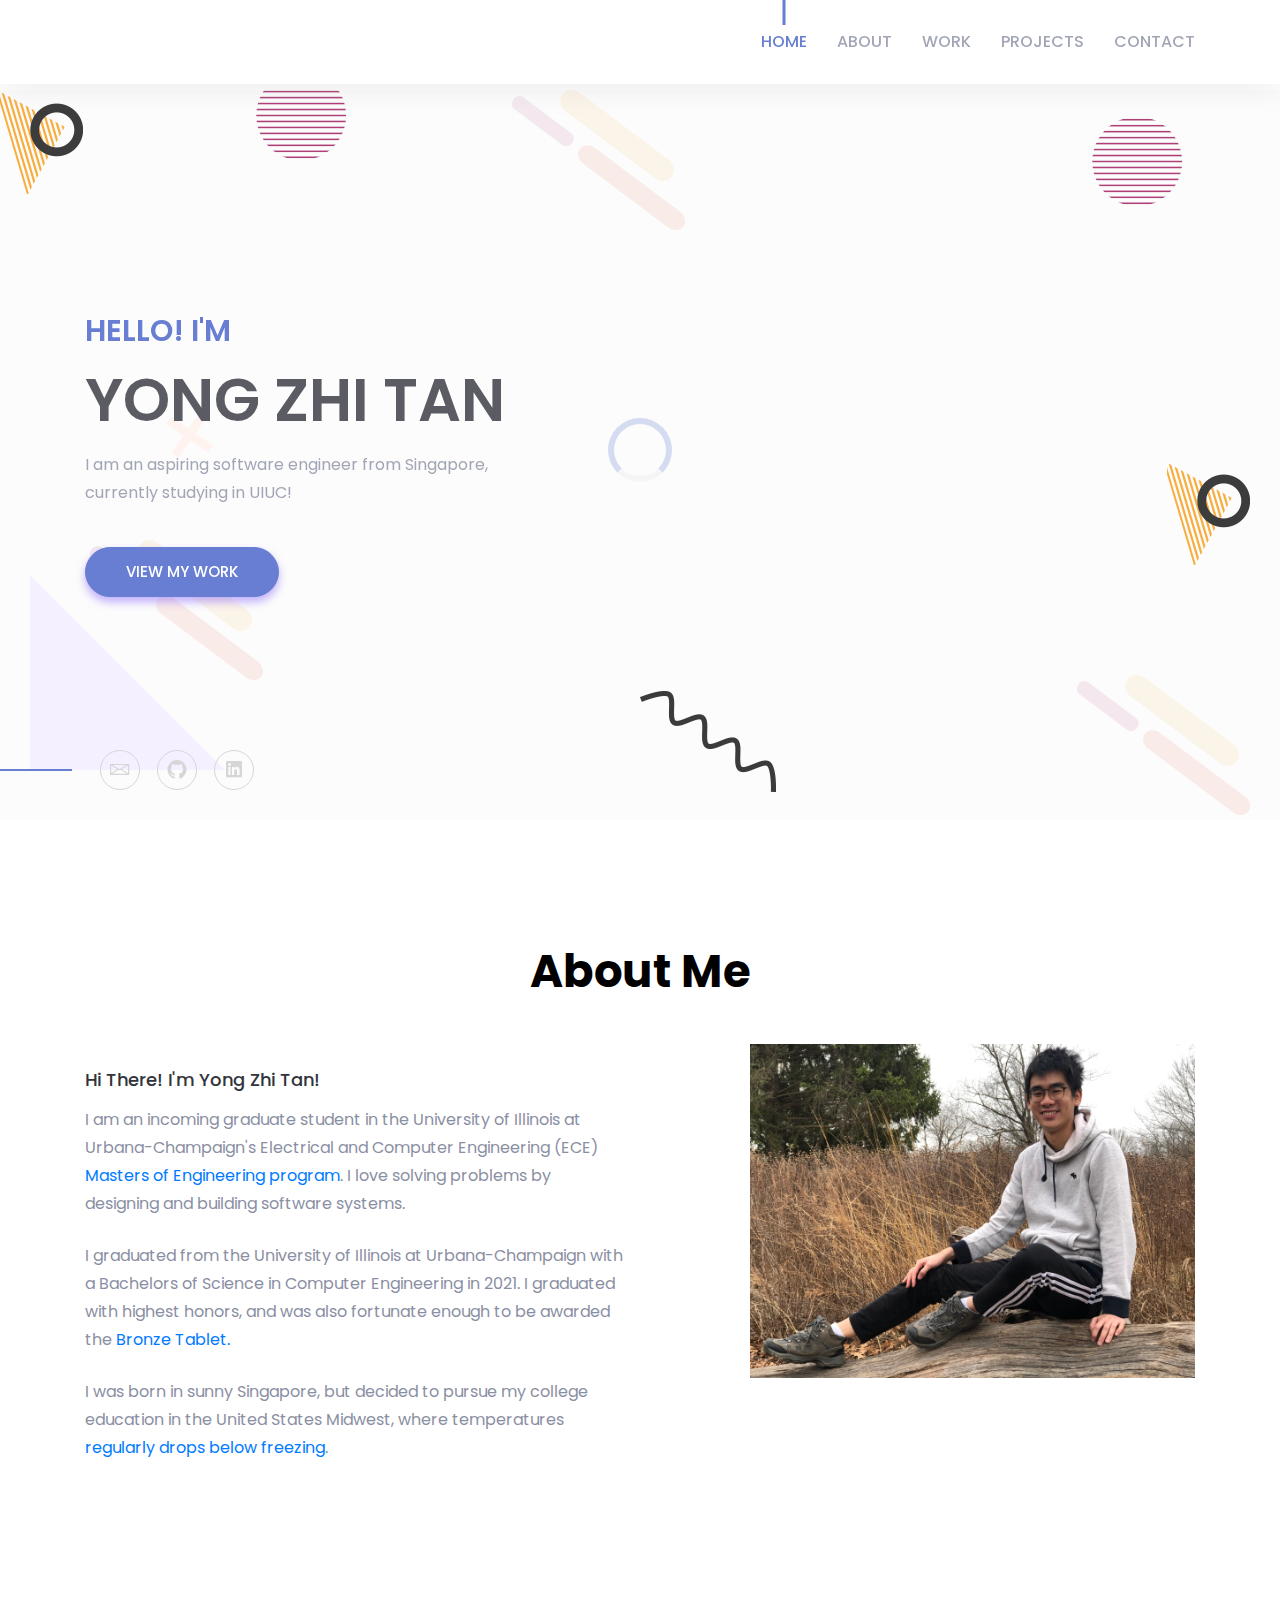
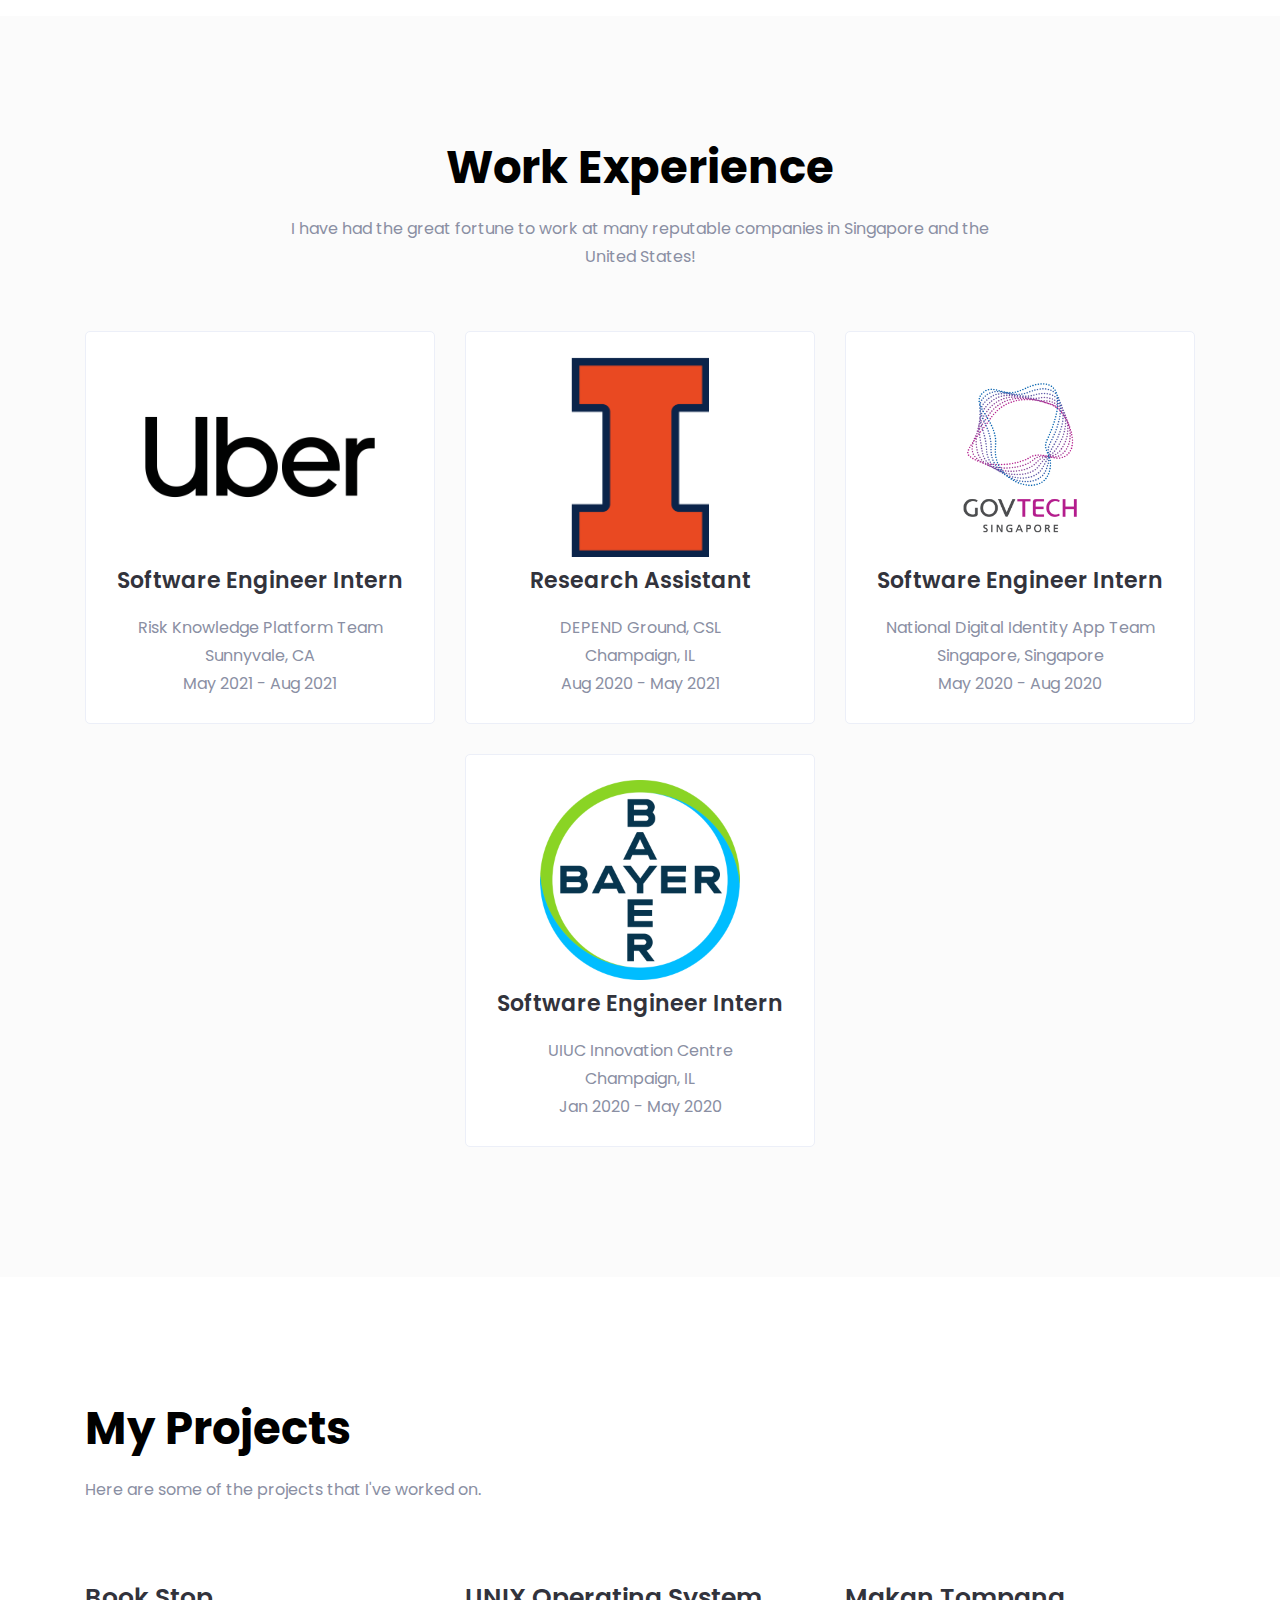
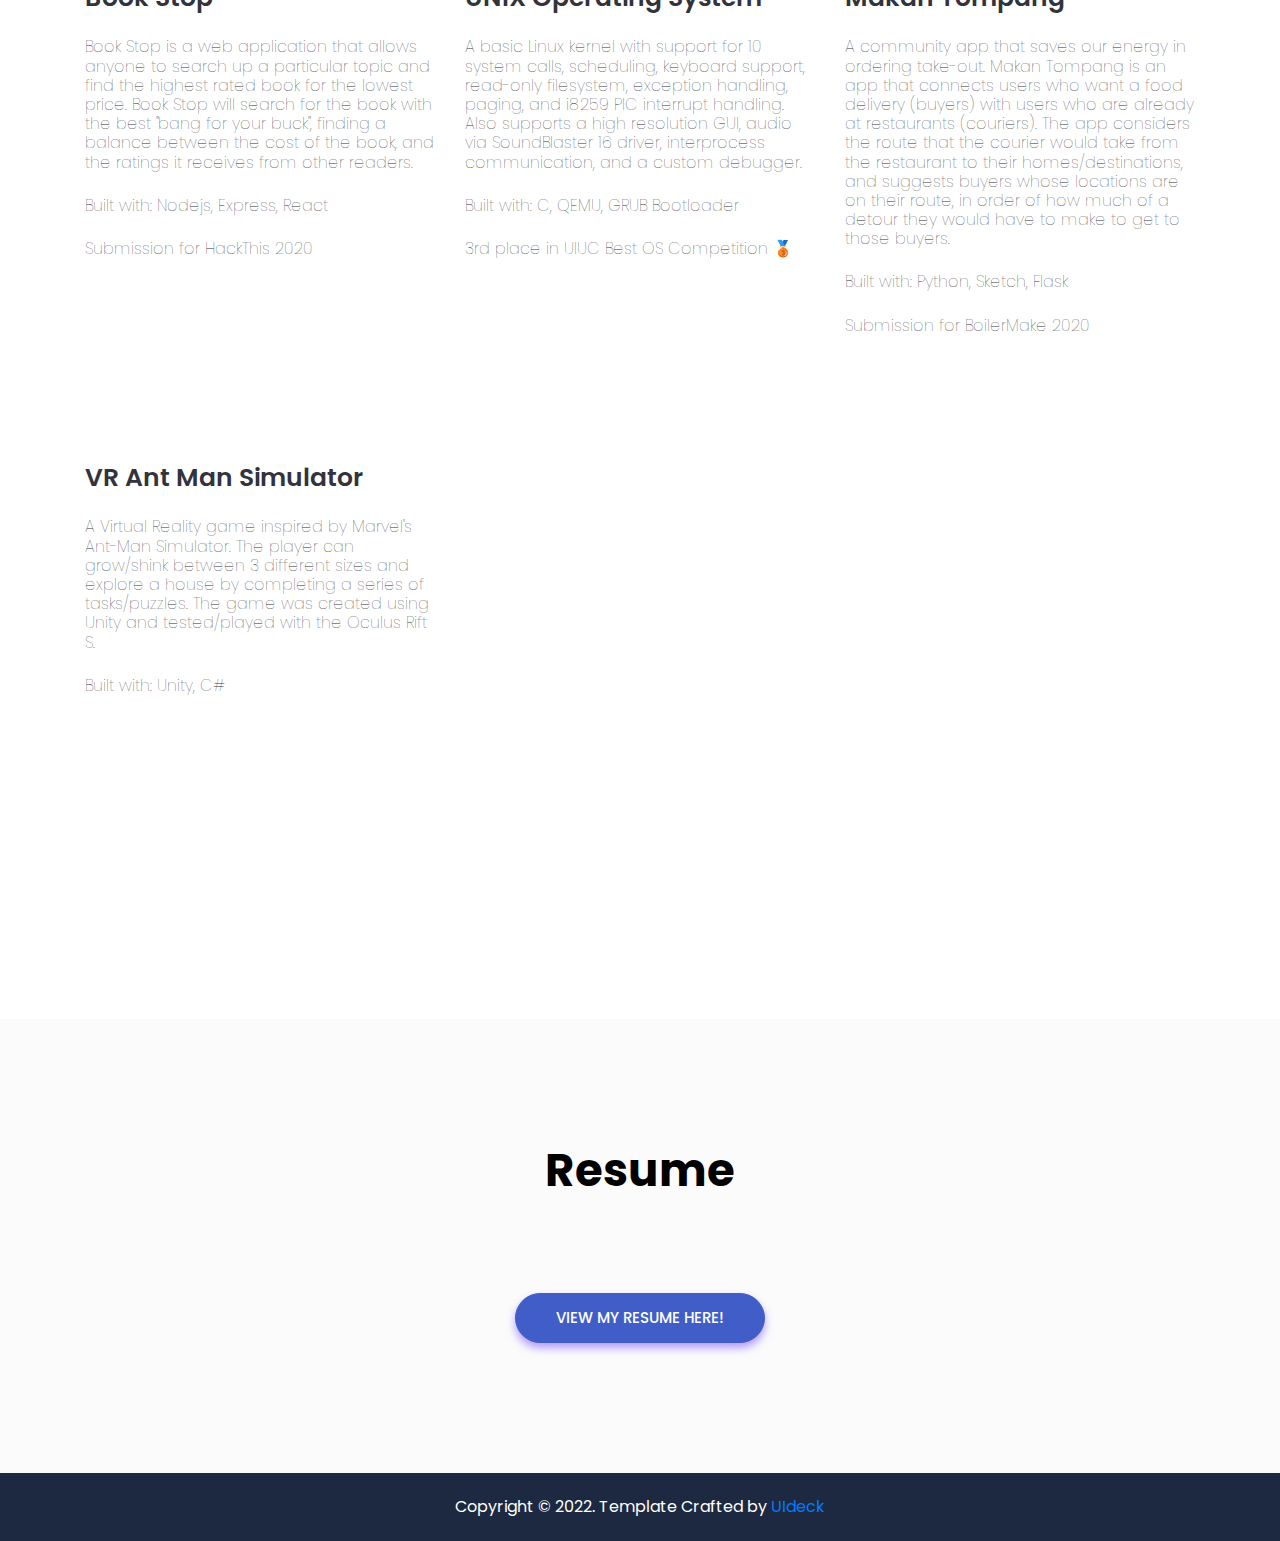
==== index.html @ 5fbc64c0 "Fixed typo in about section" ====
<!doctype html>
<html lang="en">

<head>

    <!--====== Required meta tags ======-->
    <meta charset="utf-8">
    <meta http-equiv="x-ua-compatible" content="ie=edge">
    <meta name="description" content="">
    <meta name="viewport" content="width=device-width, initial-scale=1, shrink-to-fit=no">

    <!--====== Title ======-->
    <title>Yong Zhi</title>

    <!--====== Favicon Icon ======-->
    <link rel="shortcut icon" href="assets/images/favicon.png" type="image/png">

    <!--====== Bootstrap css ======-->
    <link rel="stylesheet" href="assets/css/bootstrap.min.css">

    <!--====== Line Icons css ======-->
    <link rel="stylesheet" href="assets/css/LineIcons.css">

    <!--====== Magnific Popup css ======-->
    <link rel="stylesheet" href="assets/css/magnific-popup.css">

    <!--====== Default css ======-->
    <link rel="stylesheet" href="assets/css/default.css">

    <!--====== Style css ======-->
    <link rel="stylesheet" href="assets/css/style.css">


</head>

<body>

    <!--====== PRELOADER PART START ======-->

    <div class="preloader">
        <div class="loader_34">
            <div class="ytp-spinner">
                <div class="ytp-spinner-container">
                    <div class="ytp-spinner-rotator">
                        <div class="ytp-spinner-left">
                            <div class="ytp-spinner-circle"></div>
                        </div>
                        <div class="ytp-spinner-right">
                            <div class="ytp-spinner-circle"></div>
                        </div>
                    </div>
                </div>
            </div>
        </div>
    </div>

    <!--====== PRELOADER ENDS START ======-->

    <!--====== HEADER PART START ======-->

    <header id="home" class="header-area">
        <div class="navigation fixed-top">
            <div class="container">
                <div class="row">
                    <div class="col-lg-12">
                        <nav class="navbar navbar-expand-lg">
                            <button class="navbar-toggler" type="button" data-toggle="collapse" data-target="#navbarSupportedContent" aria-controls="navbarSupportedContent" aria-expanded="false" aria-label="Toggle navigation">
                                <span class="toggler-icon"></span>
                                <span class="toggler-icon"></span>
                                <span class="toggler-icon"></span>
                            </button>

                            <div class="collapse navbar-collapse" id="navbarSupportedContent">
                                <ul class="navbar-nav ml-auto">
                                    <li class="nav-item active"><a class="page-scroll" href="#home">Home</a></li>
                                    <li class="nav-item"><a class="page-scroll" href="#about">About</a></li>
                                    <li class="nav-item"><a class="page-scroll" href="#service">Work</a></li>
                                    <li class="nav-item"><a class="page-scroll" href="#work">Projects</a></li>
                                    <li class="nav-item"><a class="page-scroll" href="#contact">Contact</a></li>
                                </ul>
                            </div> <!-- navbar collapse -->
                        </nav> <!-- navbar -->
                    </div>
                </div> <!-- row -->
            </div> <!-- container -->
        </div> <!-- navigation -->

        <div id="parallax" class="header-content d-flex align-items-center">
            <div class="header-shape shape-one layer" data-depth="0.10">
                <img src="assets/images/banner/shape/shape-1.png" alt="Shape">
            </div> <!-- header shape -->
            <div class="header-shape shape-tow layer" data-depth="0.30">
                <img src="assets/images/banner/shape/shape-2.png" alt="Shape">
            </div> <!-- header shape -->
            <div class="header-shape shape-three layer" data-depth="0.40">
                <img src="assets/images/banner/shape/shape-3.png" alt="Shape">
            </div> <!-- header shape -->
            <div class="header-shape shape-fore layer" data-depth="0.60">
                <img src="assets/images/banner/shape/shape-2.png" alt="Shape">
            </div> <!-- header shape -->
            <div class="header-shape shape-five layer" data-depth="0.20">
                <img src="assets/images/banner/shape/shape-1.png" alt="Shape">
            </div> <!-- header shape -->
            <div class="header-shape shape-six layer" data-depth="0.15">
                <img src="assets/images/banner/shape/shape-4.png" alt="Shape">
            </div> <!-- header shape -->
            <div class="header-shape shape-seven layer" data-depth="0.50">
                <img src="assets/images/banner/shape/shape-5.png" alt="Shape">
            </div> <!-- header shape -->
            <div class="header-shape shape-eight layer" data-depth="0.40">
                <img src="assets/images/banner/shape/shape-3.png" alt="Shape">
            </div> <!-- header shape -->
            <div class="header-shape shape-nine layer" data-depth="0.20">
                <img src="assets/images/banner/shape/shape-6.png" alt="Shape">
            </div> <!-- header shape -->
            <div class="header-shape shape-ten layer" data-depth="0.30">
                <img src="assets/images/banner/shape/shape-3.png" alt="Shape">
            </div> <!-- header shape -->
            <div class="container">
                <div class="row align-items-center">
                    <div class="col-xl-5 col-lg-6">
                        <div class="header-content-right">
                            <h4 class="sub-title">Hello! I'm</h4>
                            <h1 class="title">Yong Zhi Tan</h1>
                            <p>I am an aspiring software engineer from Singapore, currently studying in UIUC!</p>
                            <a class="main-btn" href="#work">View my Work</a>
                        </div> <!-- header content right -->
                    </div>
                </div> <!-- row -->
            </div> <!-- container -->
            <div class="header-social">
                <div class="container">
                    <div class="row">
                        <div class="col-lg-12">
                            <div class="header-social-icon">
                                <ul>
                                    <li><a href="mailto:tanyongzhi98@gmail.com"><i class="lni-envelope"></i></a></li>
                                    <li><a target="_blank" href="https://github.com/tanyongzhi"><i class="lni-github-original"></i></a></li>
                                    <li><a target="_blank" href="https://www.linkedin.com/in/tanyongzhi/"><i class="lni-linkedin-original"></i></a></li>
                                </ul>
                            </div> <!-- header social -->
                        </div>
                    </div> <!-- row -->
                </div> <!-- container -->
            </div> <!-- header social -->
        </div> <!-- header content -->
    </header>

    <!--====== HEADER PART ENDS ======-->

    <!--====== ABOUT PART START ======-->

    <section id="about" class="about-area pt-125 pb-130">
        <div class="container">
            <div class="row justify-content-center">
                <div class="col-lg-8">
                    <div class="section-title text-center">
                        <h2 class="title">About Me</h2>
                    </div> <!-- section title -->
                </div>
            </div> <!-- row -->
            <div class="row">
                <div class="col-lg-6">
                    <div class="about-content mt-50">
                        <h5 class="about-title">Hi There! I'm Yong Zhi Tan!</h5>
                        <p>I am an incoming graduate student in the University of Illinois at Urbana-Champaign's Electrical and Computer Engineering (ECE) <a href="https://ece.illinois.edu/academics/grad">Masters of Engineering program</a>. I love solving problems by designing and building software systems.</p>
                        <br>
                        <p>I graduated from the University of Illinois at Urbana-Champaign with a Bachelors of Science in Computer Engineering in 2021. I graduated with highest honors, and was also fortunate enough to be awarded the <a href="https://digital.library.illinois.edu/collections/81101fb0-e3fb-012f-c5b6-0019b9e633c5-5">Bronze Tablet.</a></p>
                        <br>
                        <p>I was born in sunny Singapore, but decided to pursue my college education in the United States Midwest, where temperatures <a href="https://www.nbcchicago.com/weather/chicago-weather-freeze-warning-overnight-thunderstorms-possible-wednesday/2491538/">regularly</a> <a href="https://www.popularmechanics.com/science/a35405652/chicago-lighting-railroads-on-fire-switch-heaters-winter/">drops</a> <a href="https://wgntv.com/news/when-its-this-cold-chicago-sets-its-train-tracks-on-fire/">below</a> <a href="https://chicago.cbslocal.com/2021/04/20/chicago-weather-rain-and-snow-showers-to-continue/">freezing</a>.</p>
                        <br>
                   </div> <!-- about content -->
                </div>
                <div class="col-xl-5 offset-xl-1 col-lg-6">
                    <div class="about-skills pt-25">
                        <img src="assets/images/personal/me.png">
                    </div> 
                </div>
            </div> <!-- row -->
        </div> <!-- container -->
    </section>

    <!--====== ABOUT PART ENDS ======-->

    <!--====== SERVICES PART START ======-->

    <section id="service" class="services-area gray-bg pt-125 pb-130">
        <div class="container">
            <div class="row justify-content-center">
                <div class="col-lg-8">
                    <div class="section-title text-center pb-30">
                        <h2 class="title">Work Experience</h2>
                        <p>I have had the great fortune to work at many reputable companies in Singapore and the United States!</p>
                    </div> <!-- section title -->
                </div>
            </div> <!-- row -->
            <div class="row justify-content-center">
                <div class="col-lg-4 col-md-6 col-sm-8">
                    <div class="single-service text-center mt-30">
                        <div class="service-icon">
                            <img src="assets/images/work/uber.png" width="1000" height="200">
                        </div>
                        <div class="service-content">
                            <h4 class="service-title"><a target="_blank" href="https://www.uber.com/">Software Engineer Intern</a></h4>
                            <p>Risk Knowledge Platform Team</p>
                            <p>Sunnyvale, CA</p>
                            <p>May 2021 - Aug 2021</p>
                        </div>
                    </div> <!-- single service -->
                </div>
                <div class="col-lg-4 col-md-6 col-sm-8">
                    <div class="single-service text-center mt-30">
                        <div class="service-icon">
                            <img src="assets/images/work/uiuc.png" height="200">
                        </div>
                        <div class="service-content">
                            <h4 class="service-title"><a target="_blank" href="https://depend.csl.illinois.edu/">Research Assistant</a></h4>
                            <p>DEPEND Ground, CSL</p>
                            <p>Champaign, IL</p>
                            <p>Aug 2020 - May 2021</p>
                        </div>
                    </div> <!-- single service -->
                </div>
                <div class="col-lg-4 col-md-6 col-sm-8">
                    <div class="single-service text-center mt-30">
                        <div class="service-icon">
                            <img src="assets/images/work/govtech.png" height="200">
                        </div>
                        <div class="service-content">
                            <h4 class="service-title"><a target="_blank" href="https://www.tech.gov.sg//">Software Engineer Intern</a></h4>
                            <p>National Digital Identity App Team</p>
                            <p>Singapore, Singapore</p>
                            <p>May 2020 - Aug 2020</p>
                        </div>
                    </div> <!-- single service -->
                </div>
                <div class="col-lg-4 col-md-6 col-sm-8">
                    <div class="single-service text-center mt-30">
                        <div class="service-icon">
                            <img src="assets/images/work/bayer.png" height="200">
                        </div>
                        <div class="service-content">
                            <h4 class="service-title"><a target="_blank" href="https://www.bayer.com/en/">Software Engineer Intern</a></h4>
                            <p>UIUC Innovation Centre</p>
                            <p>Champaign, IL</p>
                            <p>Jan 2020 - May 2020</p>
                        </div>
                    </div> <!-- single service -->
                </div>
               </div>
           </div> <!-- row -->
        </div> <!-- container -->
    </section>

    <!--====== SERVICES PART ENDS ======-->

    <!--====== WORK PART START ======-->

    <section id="work" class="work-area pt-125 pb-130">
        <div class="container">
            <div class="row">
                <div class="col-lg-8">
                    <div class="section-title pb-25">
                        <h2 class="title">My Projects</h2>
                        <p>Here are some of the projects that I've worked on.</p>
                    </div> <!-- section title -->
                </div>
            </div> <!-- row -->
            <div class="row">
                <div class="col-lg-4 col-md-6 col-sm-6">
                    <div class="single-work text-center mt-30">
                        <div class="work-image">
                            <br>
                            <p>
                            <h5 >Book Stop</h5>
                            <br>
                            <h6>Book Stop is a web application that allows anyone to search up a particular topic and find the highest rated book for the lowest price. Book Stop will search for the book with the best "bang for your buck", finding a balance between the cost of the book, and the ratings it receives from other readers.
                            </h6>
                            <br>
                            <h6>Built with: Nodejs, Express, React</h6>
                            <br>
                            <h6>Submission for HackThis 2020</h6>
                            </p>
                        </div>
                        <div class="work-overlay">
                            <div class="work-content">
                                <ul>
                                    <li><a target="_blank" href="https://github.com/tanyongzhi/hackthis"><i class="lni-github-original"></i></a></li>
                                </ul>
                            </div>
                        </div>
                    </div> <!-- single work -->
                </div>
                <div class="col-lg-4 col-md-6 col-sm-6">
                    <div class="single-work text-center mt-30">
                        <div class="work-image">
                            <br>
                            <p>
                            <h5 >UNIX Operating System</h5>
                            <br>
                            <h6>
                            A basic Linux kernel with support for 10 system calls, scheduling, keyboard support, read-only filesystem, exception handling, paging, and i8259 PIC interrupt handling. Also supports a high resolution GUI, audio via SoundBlaster 16 driver, interprocess communication, and a custom debugger.
                            </h6>
                            <br>
                            <h6>Built with: C, QEMU, GRUB Bootloader</h6>
                            <br>
                            <h6>3rd place in UIUC Best OS Competition 🥉</h6>
                            </p>
                        </div>
                        <div class="work-overlay">
                            <div class="work-content">
                                <ul>
                                    <li><a target="_blank" href="https://github.com/tanyongzhi/Makan-Tompang"><i class="lni-github-original"></i></a></li>
                                </ul>
                            </div>
                        </div>
                    </div> <!-- single work -->
                </div>
                <div class="col-lg-4 col-md-6 col-sm-6">
                    <div class="single-work text-center mt-30">
                        <div class="work-image">
                            <br>
                            <p>
                            <h5 >Makan Tompang</h5>
                            <br>
                            <h6>
                            A community app that saves our energy in ordering take-out. Makan Tompang is an app that connects users who want a food delivery (buyers) with users who are already at restaurants (couriers). The app considers the route that the courier would take from the restaurant to their homes/destinations, and suggests buyers whose locations are on their route, in order of how much of a detour they would have to make to get to those buyers.
                            </h6>
                            <br>
                            <h6>Built with: Python, Sketch, Flask</h6>
                            <br>
                            <h6>Submission for BoilerMake 2020</h6>
                            </p>
                        </div>
                        <div class="work-overlay">
                            <div class="work-content">
                                <ul>
                                    <li><a target="_blank" href="https://github.com/tanyongzhi/Makan-Tompang"><i class="lni-github-original"></i></a></li>
                                </ul>
                            </div>
                        </div>
                    </div> <!-- single work -->
                </div>
                <div class="col-lg-4 col-md-6 col-sm-6">
                    <div class="single-work text-center mt-30">
                        <div class="work-image">
                            <br>
                            <p>
                            <h5>VR Ant Man Simulator</h5>
                            <br>
                            <h6>
                            A Virtual Reality game inspired by Marvel's Ant-Man Simulator. The player can grow/shink between 3 different sizes and explore a house by completing a series of tasks/puzzles. The game was created using Unity and tested/played with the Oculus Rift S. 
                            </h6>
                            <br>
                            <h6>Built with: Unity, C#</h6>
                            </p>
                        </div>
                        <div class="work-overlay">
                            <div class="work-content">
                                <ul>
                                    <li><a target="_blank" href="https://www.youtube.com/watch?v=KiV1Nv9CBXY"><i class="lni-youtube"></i></a></li>
                                </ul>
                            </div>
                        </div>
                    </div> <!-- single work -->
                </div>

            </div> <!-- row -->
       </div> <!-- container -->
    </section>

    <!--====== WORK PART ENDS ======-->

    <!--====== CONTACT PART START ======-->

    <section id="contact" class="contact-area pt-125 pb-130 gray-bg">
        <div class="container">
            <div class="row justify-content-center">
                <div class="col-lg-8">
                    <div class="section-title text-center pb-25">
                        <h2 class="title">Resume</h2>
                        <p></p>
                    </div> <!-- section title -->
                </div>
            </div> <!-- row -->
            <div class="row">
                <div class="col-lg-12">
                    <div class="work-more text-center mt-50">
                        <a class="main-btn" href="assets/pdf/Resume.pdf" target="_blank">View my resume here!</a>
                    </div> <!-- work more -->
                </div>
            </div> <!-- row -->
               </div>
            </div> <!-- row -->
        </div> <!-- container -->
    </section>

    <!--====== CONTACT PART ENDS ======-->

    <!--====== FOOTER PART START ======-->

    <footer id="footer" class="footer-area">
        <div class="footer-copyright pb-20">
            <div class="container">
                <div class="row">
                    <div class="col-lg-12">
                        <div class="copyright-text text-center pt-20">
                            <p>Copyright © 2022. Template Crafted by <a href="https://uideck.com" rel="nofollow">UIdeck</a></p>
                        </div> <!-- copyright text -->
                    </div>
                </div> <!-- row -->
            </div> <!-- container -->
        </div> <!-- footer widget -->
    </footer>

    <!--====== FOOTER PART ENDS ======-->

    <!--====== BACK TOP TOP PART START ======-->

    <a href="#" class="back-to-top"><i class="lni-chevron-up"></i></a>

    <!--====== BACK TOP TOP PART ENDS ======-->


    <!--====== jquery js ======-->
    <script src="assets/js/vendor/modernizr-3.6.0.min.js"></script>
    <script src="assets/js/vendor/jquery-1.12.4.min.js"></script>

    <!--====== Bootstrap js ======-->
    <script src="assets/js/bootstrap.min.js"></script>
    <script src="assets/js/popper.min.js"></script>

    <!--====== Magnific Popup js ======-->
    <script src="assets/js/jquery.magnific-popup.min.js"></script>

    <!--====== Parallax js ======-->
    <script src="assets/js/parallax.min.js"></script>

    <!--====== Counter Up js ======-->
    <script src="assets/js/waypoints.min.js"></script>
    <script src="assets/js/jquery.counterup.min.js"></script>


    <!--====== Appear js ======-->
    <script src="assets/js/jquery.appear.min.js"></script>

    <!--====== Scrolling js ======-->
    <script src="assets/js/scrolling-nav.js"></script>
    <script src="assets/js/jquery.easing.min.js"></script>


    <!--====== Main js ======-->
    <script src="assets/js/main.js"></script>

</body>

</html>
---- assets/css/default.css ----
/* Deafult Margin & Padding */
/*-- Margin Top --*/
.mt-5 {
	margin-top: 5px;
}
.mt-10 {
	margin-top: 10px;
}
.mt-15 {
	margin-top: 15px;
}
.mt-20 {
	margin-top: 20px;
}
.mt-25 {
	margin-top: 25px;
}
.mt-30 {
	margin-top: 30px;
}
.mt-35 {
	margin-top: 35px;
}
.mt-40 {
	margin-top: 40px;
}
.mt-45 {
	margin-top: 45px;
}
.mt-50 {
	margin-top: 50px;
}
.mt-55 {
	margin-top: 55px;
}
.mt-60 {
	margin-top: 60px;
}
.mt-65 {
	margin-top: 65px;
}
.mt-70 {
	margin-top: 70px;
}
.mt-75 {
	margin-top: 75px;
}
.mt-80 {
	margin-top: 80px;
}
.mt-85 {
	margin-top: 85px;
}
.mt-90 {
	margin-top: 90px;
}
.mt-95 {
	margin-top: 95px;
}
.mt-100 {
	margin-top: 100px;
}
.mt-105 {
	margin-top: 105px;
}
.mt-110 {
	margin-top: 110px;
}
.mt-115 {
	margin-top: 115px;
}
.mt-120 {
	margin-top: 120px;
}
.mt-125 {
	margin-top: 125px;
}
.mt-130 {
	margin-top: 130px;
}
.mt-135 {
	margin-top: 135px;
}
.mt-140 {
	margin-top: 140px;
}
.mt-145 {
	margin-top: 145px;
}
.mt-150 {
	margin-top: 150px;
}
.mt-155 {
	margin-top: 155px;
}
.mt-160 {
	margin-top: 160px;
}
.mt-165 {
	margin-top: 165px;
}
.mt-170 {
	margin-top: 170px;
}
.mt-175 {
	margin-top: 175px;
}
.mt-180 {
	margin-top: 180px;
}
.mt-185 {
	margin-top: 185px;
}
.mt-190 {
	margin-top: 190px;
}
.mt-195 {
	margin-top: 195px;
}
.mt-200 {
	margin-top: 200px;
}
/*-- Margin Bottom --*/

.mb-5 {
	margin-bottom: 5px;
}
.mb-10 {
	margin-bottom: 10px;
}
.mb-15 {
	margin-bottom: 15px;
}
.mb-20 {
	margin-bottom: 20px;
}
.mb-25 {
	margin-bottom: 25px;
}
.mb-30 {
	margin-bottom: 30px;
}
.mb-35 {
	margin-bottom: 35px;
}
.mb-40 {
	margin-bottom: 40px;
}
.mb-45 {
	margin-bottom: 45px;
}
.mb-50 {
	margin-bottom: 50px;
}
.mb-55 {
	margin-bottom: 55px;
}
.mb-60 {
	margin-bottom: 60px;
}
.mb-65 {
	margin-bottom: 65px;
}
.mb-70 {
	margin-bottom: 70px;
}
.mb-75 {
	margin-bottom: 75px;
}
.mb-80 {
	margin-bottom: 80px;
}
.mb-85 {
	margin-bottom: 85px;
}
.mb-90 {
	margin-bottom: 90px;
}
.mb-95 {
	margin-bottom: 95px;
}
.mb-100 {
	margin-bottom: 100px;
}
.mb-105 {
	margin-bottom: 105px;
}
.mb-110 {
	margin-bottom: 110px;
}
.mb-115 {
	margin-bottom: 115px;
}
.mb-120 {
	margin-bottom: 120px;
}
.mb-125 {
	margin-bottom: 125px;
}
.mb-130 {
	margin-bottom: 130px;
}
.mb-135 {
	margin-bottom: 135px;
}
.mb-140 {
	margin-bottom: 140px;
}
.mb-145 {
	margin-bottom: 145px;
}
.mb-150 {
	margin-bottom: 150px;
}
.mb-155 {
	margin-bottom: 155px;
}
.mb-160 {
	margin-bottom: 160px;
}
.mb-165 {
	margin-bottom: 165px;
}
.mb-170 {
	margin-bottom: 170px;
}
.mb-175 {
	margin-bottom: 175px;
}
.mb-180 {
	margin-bottom: 180px;
}
.mb-185 {
	margin-bottom: 185px;
}
.mb-190 {
	margin-bottom: 190px;
}
.mb-195 {
	margin-bottom: 195px;
}
.mb-200 {
	margin-bottom: 200px;
}
/*-- margin left --*/
.ml-5 {
	margin-left: 5px;
}
.ml-10 {
	margin-left: 10px;
}
.ml-15 {
	margin-left: 15px;
}
.ml-20 {
	margin-left: 20px;
}
.ml-25 {
	margin-left: 25px;
}
.ml-30 {
	margin-left: 30px;
}
.ml-35 {
	margin-left: 35px;
}
.ml-40 {
	margin-left: 40px;
}
.ml-45 {
	margin-left: 45px;
}
.ml-50 {
	margin-left: 50px;
}
.ml-55 {
	margin-left: 55px;
}
.ml-60 {
	margin-left: 60px;
}
.ml-65 {
	margin-left: 65px;
}
.ml-70 {
	margin-left: 70px;
}
.ml-75 {
	margin-left: 75px;
}
.ml-80 {
	margin-left: 80px;
}
.ml-85 {
	margin-left: 85px;
}
.ml-90 {
	margin-left: 90px;
}
.ml-95 {
	margin-left: 95px;
}
.ml-100 {
	margin-left: 100px;
}
.ml-105 {
	margin-left: 105px;
}
.ml-110 {
	margin-left: 110px;
}
.ml-115 {
	margin-left: 115px;
}
.ml-120 {
	margin-left: 120px;
}
.ml-125 {
	margin-left: 125px;
}
.ml-130 {
	margin-left: 130px;
}
.ml-135 {
	margin-left: 135px;
}
.ml-140 {
	margin-left: 140px;
}
.ml-145 {
	margin-left: 145px;
}
.ml-150 {
	margin-left: 150px;
}
.ml-155 {
	margin-left: 155px;
}
.ml-160 {
	margin-left: 160px;
}
.ml-165 {
	margin-left: 165px;
}
.ml-170 {
	margin-left: 170px;
}
.ml-175 {
	margin-left: 175px;
}
.ml-180 {
	margin-left: 180px;
}
.ml-185 {
	margin-left: 185px;
}
.ml-190 {
	margin-left: 190px;
}
.ml-195 {
	margin-left: 195px;
}
.ml-200 {
	margin-left: 200px;
}
/*-- margin right --*/
.mr-5 {
	margin-right: 5px;
}
.mr-10 {
	margin-right: 10px;
}
.mr-15 {
	margin-right: 15px;
}
.mr-20 {
	margin-right: 20px;
}
.mr-25 {
	margin-right: 25px;
}
.mr-30 {
	margin-right: 30px;
}
.mr-35 {
	margin-right: 35px;
}
.mr-40 {
	margin-right: 40px;
}
.mr-45 {
	margin-right: 45px;
}
.mr-50 {
	margin-right: 50px;
}
.mr-55 {
	margin-right: 55px;
}
.mr-60 {
	margin-right: 60px;
}
.mr-65 {
	margin-right: 65px;
}
.mr-70 {
	margin-right: 70px;
}
.mr-75 {
	margin-right: 75px;
}
.mr-80 {
	margin-right: 80px;
}
.mr-85 {
	margin-right: 85px;
}
.mr-90 {
	margin-right: 90px;
}
.mr-95 {
	margin-right: 95px;
}
.mr-100 {
	margin-right: 100px;
}
.mr-105 {
	margin-right: 105px;
}
.mr-110 {
	margin-right: 110px;
}
.mr-115 {
	margin-right: 115px;
}
.mr-120 {
	margin-right: 120px;
}
.mr-125 {
	margin-right: 125px;
}
.mr-130 {
	margin-right: 130px;
}
.mr-135 {
	margin-right: 135px;
}
.mr-140 {
	margin-right: 140px;
}
.mr-145 {
	margin-right: 145px;
}
.mr-150 {
	margin-right: 150px;
}
.mr-155 {
	margin-right: 155px;
}
.mr-160 {
	margin-right: 160px;
}
.mr-165 {
	margin-right: 165px;
}
.mr-170 {
	margin-right: 170px;
}
.mr-175 {
	margin-right: 175px;
}
.mr-180 {
	margin-right: 180px;
}
.mr-185 {
	margin-right: 185px;
}
.mr-190 {
	margin-right: 190px;
}
.mr-195 {
	margin-right: 195px;
}
.mr-200 {
	margin-right: 200px;
}


/*-- Padding Top --*/

.pt-5 {
	padding-top: 5px;
}
.pt-10 {
	padding-top: 10px;
}
.pt-15 {
	padding-top: 15px;
}
.pt-20 {
	padding-top: 20px;
}
.pt-25 {
	padding-top: 25px;
}
.pt-30 {
	padding-top: 30px;
}
.pt-35 {
	padding-top: 35px;
}
.pt-40 {
	padding-top: 40px;
}
.pt-45 {
	padding-top: 45px;
}
.pt-50 {
	padding-top: 50px;
}
.pt-55 {
	padding-top: 55px;
}
.pt-60 {
	padding-top: 60px;
}
.pt-65 {
	padding-top: 65px;
}
.pt-70 {
	padding-top: 70px;
}
.pt-75 {
	padding-top: 75px;
}
.pt-80 {
	padding-top: 80px;
}
.pt-85 {
	padding-top: 85px;
}
.pt-90 {
	padding-top: 90px;
}
.pt-95 {
	padding-top: 95px;
}
.pt-100 {
	padding-top: 100px;
}
.pt-105 {
	padding-top: 105px;
}
.pt-110 {
	padding-top: 110px;
}
.pt-115 {
	padding-top: 115px;
}
.pt-120 {
	padding-top: 120px;
}
.pt-125 {
	padding-top: 125px;
}
.pt-130 {
	padding-top: 130px;
}
.pt-135 {
	padding-top: 135px;
}
.pt-140 {
	padding-top: 140px;
}
.pt-145 {
	padding-top: 145px;
}
.pt-150 {
	padding-top: 150px;
}
.pt-155 {
	padding-top: 155px;
}
.pt-160 {
	padding-top: 160px;
}
.pt-165 {
	padding-top: 165px;
}
.pt-170 {
	padding-top: 170px;
}
.pt-175 {
	padding-top: 175px;
}
.pt-180 {
	padding-top: 180px;
}
.pt-185 {
	padding-top: 185px;
}
.pt-190 {
	padding-top: 190px;
}
.pt-195 {
	padding-top: 195px;
}
.pt-200 {
	padding-top: 200px;
}
/*-- Padding Bottom --*/

.pb-5 {
	padding-bottom: 5px;
}
.pb-10 {
	padding-bottom: 10px;
}
.pb-15 {
	padding-bottom: 15px;
}
.pb-20 {
	padding-bottom: 20px;
}
.pb-25 {
	padding-bottom: 25px;
}
.pb-30 {
	padding-bottom: 30px;
}
.pb-35 {
	padding-bottom: 35px;
}
.pb-40 {
	padding-bottom: 40px;
}
.pb-45 {
	padding-bottom: 45px;
}
.pb-50 {
	padding-bottom: 50px;
}
.pb-55 {
	padding-bottom: 55px;
}
.pb-60 {
	padding-bottom: 60px;
}
.pb-65 {
	padding-bottom: 65px;
}
.pb-70 {
	padding-bottom: 70px;
}
.pb-75 {
	padding-bottom: 75px;
}
.pb-80 {
	padding-bottom: 80px;
}
.pb-85 {
	padding-bottom: 85px;
}
.pb-90 {
	padding-bottom: 90px;
}
.pb-95 {
	padding-bottom: 95px;
}
.pb-100 {
	padding-bottom: 100px;
}
.pb-105 {
	padding-bottom: 105px;
}
.pb-110 {
	padding-bottom: 110px;
}
.pb-115 {
	padding-bottom: 115px;
}
.pb-120 {
	padding-bottom: 120px;
}
.pb-125 {
	padding-bottom: 125px;
}
.pb-130 {
	padding-bottom: 130px;
}
.pb-135 {
	padding-bottom: 135px;
}
.pb-140 {
	padding-bottom: 140px;
}
.pb-145 {
	padding-bottom: 145px;
}
.pb-150 {
	padding-bottom: 150px;
}
.pb-155 {
	padding-bottom: 155px;
}
.pb-160 {
	padding-bottom: 160px;
}
.pb-165 {
	padding-bottom: 165px;
}
.pb-170 {
	padding-bottom: 170px;
}
.pb-175 {
	padding-bottom: 175px;
}
.pb-180 {
	padding-bottom: 180px;
}
.pb-185 {
	padding-bottom: 185px;
}
.pb-190 {
	padding-bottom: 190px;
}
.pb-195 {
	padding-bottom: 195px;
}
.pb-200 {
	padding-bottom: 200px;
}

/*-- Padding left --*/

.pl-0 {
	padding-left: 0px;
}
.pl-5 {
	padding-left: 5px;
}
.pl-10 {
	padding-left: 10px;
}
.pl-15 {
	padding-left: 15px;
}
.pl-20 {
	padding-left: 20px;
}
.pl-25 {
	padding-left: 25px;
}
.pl-30 {
	padding-left: 30px;
}
.pl-35 {
	padding-left: 35px;
}
.pl-40 {
	padding-left: 40px;
}
.pl-45 {
	padding-left: 45px;
}
.pl-50 {
	padding-left: 50px;
}
.pl-55 {
	padding-left: 55px;
}
.pl-60 {
	padding-left: 60px;
}
.pl-65 {
	padding-left: 65px;
}
.pl-70 {
	padding-left: 70px;
}
.pl-75 {
	padding-left: 75px;
}
.pl-80 {
	padding-left: 80px;
}
.pl-85 {
	padding-left: 85px;
}
.pl-90 {
	padding-left: 90px;
}
.pl-100 {
	padding-left: 100px;
}
.pl-105 {
	padding-left: 105px;
}
.pl-110 {
	padding-left: 110px;
}
.pl-115 {
	padding-left: 115px;
}
.pl-120 {
	padding-left: 120px;
}
.pl-125 {
	padding-left: 125px;
}
/*-- Padding right --*/

.pr-0 {
	padding-right: 0px;
}
.pr-5 {
	padding-right: 5px;
}
.pr-10 {
	padding-right: 10px;
}
.pr-15 {
	padding-right: 15px;
}
.pr-20 {
	padding-right: 20px;
}
.pr-25 {
	padding-right: 25px;
}
.pr-30 {
	padding-right: 30px;
}
.pr-35 {
	padding-right: 35px;
}
.pr-40 {
	padding-right: 40px;
}
.pr-45 {
	padding-right: 45px;
}
.pr-50 {
	padding-right: 50px;
}
.pr-55 {
	padding-right: 55px;
}
.pr-60 {
	padding-right: 60px;
}
.pr-65 {
	padding-right: 65px;
}
.pr-70 {
	padding-right: 70px;
}
.pr-75 {
	padding-right: 75px;
}
.pr-80 {
	padding-right: 80px;
}
.pr-85 {
	padding-right: 85px;
}
.pr-90 {
	padding-right: 90px;
}
.pr-95 {
	padding-right: 95px;
}
.pr-100 {
	padding-right: 100px;
}
.pr-105 {
	padding-right: 105px;
}
/* Background Color */

.gray-bg {
	background: #fbfbfb;
}
.white-bg {
	background: #fff;
}
.black-bg {
	background: #222;
}
/* Color */

.white {
	color: #fff;
}
.black {
	color: #222;
}
/* black overlay */

[data-overlay] {
	position: relative;
}
[data-overlay]::before {
	background: #000 none repeat scroll 0 0;
	content: "";
	height: 100%;
	left: 0;
	position: absolute;
	top: 0;
	width: 100%;
	z-index: 1;
}
[data-overlay="2"]::before {
	opacity: 0.2;
}
[data-overlay="3"]::before {
	opacity: 0.3;
}
[data-overlay="4"]::before {
	opacity: 0.4;
}
[data-overlay="5"]::before {
	opacity: 0.5;
}
[data-overlay="6"]::before {
	opacity: 0.6;
}
[data-overlay="7"]::before {
	opacity: 0.7;
}
[data-overlay="8"]::before {
	opacity: 0.8;
}
[data-overlay="9"]::before {
	opacity: 0.9;
}
---- assets/css/style.css ----
/*-----------------------------------------------------------------------------------

    Template Name: Unfold - Personal Resume & CV Template
    Template URI: site.com
    Description: Unfold Personal Resume & CV Template
    Author: Uideck
    Author URI: https://uideck.com/
    Support: https://uideck.com/support/
    Version: 1.0

-----------------------------------------------------------------------------------

    CSS INDEX
    ===================

    1.COMMON
	2.HEADER
    3.ABOUT
    4.SERVICES
    4.CALL TO ACTION
    5.WORK
    6.PRICING
    7.BLOG
    8.CONTACT
    9.FOOTER
    10.PAGE BANNER
    10.SINGLE BLOG PAGE

-----------------------------------------------------------------------------------*/
/*===========================
    1. COMMON css 
===========================*/
@import url("https://fonts.googleapis.com/css?family=Poppins:400,500,600,700,800");
body {
  font-family: "Poppins", sans-serif;
  font-weight: normal;
  font-style: normal;
  color: #8a8fa3; }

* {
  margin: 0;
  padding: 0;
  -webkit-box-sizing: border-box;
  -moz-box-sizing: border-box;
  box-sizing: border-box; }

img {
  max-width: 100%; }

a:focus,
input:focus,
textarea:focus,
button:focus {
  text-decoration: none;
  outline: none; }

a:focus,
a:hover {
  text-decoration: none; }

i,
span,
a {
  display: inline-block; }

h1,
h2,
h3,
h4,
h5 {
  font-family: "Poppins", sans-serif;
  font-weight: 600;
  color: #32333c;
  margin: 0px; }

h6 {
  font-family: "Poppins", sans-serif;
  font-weight: 100;
  color: #32333c;
  text-align: left;
  margin: 0px; }

h1 {
  font-size: 60px; }

h2 {
  font-size: 36px; }

h3 {
  font-size: 28px; }

h4 {
  font-size: 22px; }

h5 {
  font-size: 18px; }

h6 {
  font-size: 16px; }

ul, ol {
  margin: 0px;
  padding: 0px;
  list-style-type: none; }

p {
  font-size: 16px;
  font-weight: 400;
  line-height: 28px;
  color: #8a8fa3;
  margin: 0px; }
  @media (max-width: 767px) {
    p {
      font-size: 15px; } }

.bg_cover {
  background-position: center center;
  background-size: cover;
  background-repeat: no-repeat;
  width: 100%;
  height: 100%; }

/*===== All Button Style =====*/
.main-btn {
  display: inline-block;
  font-weight: 500;
  text-align: center;
  white-space: nowrap;
  vertical-align: middle;
  -webkit-user-select: none;
  -moz-user-select: none;
  -ms-user-select: none;
  user-select: none;
  border: 1px solid #415EC8;
  padding: 0 40px;
  font-size: 15px;
  line-height: 48px;
  border-radius: 50px;
  color: #fff;
  cursor: pointer;
  z-index: 5;
  -webkit-transition: all 0.3s ease-out 0s;
  -moz-transition: all 0.3s ease-out 0s;
  -ms-transition: all 0.3s ease-out 0s;
  -o-transition: all 0.3s ease-out 0s;
  transition: all 0.3s ease-out 0s;
  -webkit-box-shadow: 0px 5px 8px 0px rgba(118, 78, 249, 0.55);
  -moz-box-shadow: 0px 5px 8px 0px rgba(118, 78, 249, 0.55);
  box-shadow: 0px 5px 8px 0px rgba(118, 78, 249, 0.55);
  background-color: #415EC8;
  text-transform: uppercase; }
  .main-btn:hover {
    background-color: #fff;
    color: #415EC8;
    border-color: #415EC8; }
  .main-btn.main-btn-2 {
    background-color: transparent;
    color: #fff;
    border-color: #fff;
    -webkit-box-shadow: none;
    -moz-box-shadow: none;
    box-shadow: none; }
    .main-btn.main-btn-2:hover {
      background-color: #251583;
      color: #fff;
      border-color: #251583; }

/*===== All Section Title Style =====*/
.section-title .title {
  font-weight: 700;
  font-size: 45px;
  color: #000;
  padding-bottom: 20px; }
  @media (max-width: 767px) {
    .section-title .title {
      font-size: 30px; } }

/*===== All Preloader Style =====*/
.preloader {
  /* Body Overlay */
  position: fixed;
  top: 0;
  left: 0;
  display: table;
  height: 100%;
  width: 100%;
  /* Change Background Color */
  background: #fff;
  z-index: 99999; }
  .preloader .loader_34 {
    display: table-cell;
    vertical-align: middle;
    text-align: center; }
    .preloader .loader_34 .ytp-spinner {
      position: absolute;
      left: 50%;
      top: 50%;
      width: 64px;
      margin-left: -32px;
      z-index: 18;
      pointer-events: none; }
      .preloader .loader_34 .ytp-spinner .ytp-spinner-container {
        pointer-events: none;
        position: absolute;
        width: 100%;
        padding-bottom: 100%;
        top: 50%;
        left: 50%;
        margin-top: -50%;
        margin-left: -50%;
        -webkit-animation: ytp-spinner-linspin 1568.23529647ms linear infinite;
        -moz-animation: ytp-spinner-linspin 1568.23529647ms linear infinite;
        -o-animation: ytp-spinner-linspin 1568.23529647ms linear infinite;
        animation: ytp-spinner-linspin 1568.23529647ms linear infinite; }
        .preloader .loader_34 .ytp-spinner .ytp-spinner-container .ytp-spinner-rotator {
          position: absolute;
          width: 100%;
          height: 100%;
          -webkit-animation: ytp-spinner-easespin 5332ms cubic-bezier(0.4, 0, 0.2, 1) infinite both;
          -moz-animation: ytp-spinner-easespin 5332ms cubic-bezier(0.4, 0, 0.2, 1) infinite both;
          -o-animation: ytp-spinner-easespin 5332ms cubic-bezier(0.4, 0, 0.2, 1) infinite both;
          animation: ytp-spinner-easespin 5332ms cubic-bezier(0.4, 0, 0.2, 1) infinite both; }
          .preloader .loader_34 .ytp-spinner .ytp-spinner-container .ytp-spinner-rotator .ytp-spinner-left {
            position: absolute;
            top: 0;
            left: 0;
            bottom: 0;
            overflow: hidden;
            right: 50%; }
          .preloader .loader_34 .ytp-spinner .ytp-spinner-container .ytp-spinner-rotator .ytp-spinner-right {
            position: absolute;
            top: 0;
            right: 0;
            bottom: 0;
            overflow: hidden;
            left: 50%; }
    .preloader .loader_34 .ytp-spinner-circle {
      box-sizing: border-box;
      position: absolute;
      width: 200%;
      height: 100%;
      border-style: solid;
      /* Spinner Color */
      border-color: #415EC8 #415EC8 #ddd;
      border-radius: 50%;
      border-width: 6px; }
    .preloader .loader_34 .ytp-spinner-left .ytp-spinner-circle {
      left: 0;
      right: -100%;
      border-right-color: #ddd;
      -webkit-animation: ytp-spinner-left-spin 1333ms cubic-bezier(0.4, 0, 0.2, 1) infinite both;
      -moz-animation: ytp-spinner-left-spin 1333ms cubic-bezier(0.4, 0, 0.2, 1) infinite both;
      -o-animation: ytp-spinner-left-spin 1333ms cubic-bezier(0.4, 0, 0.2, 1) infinite both;
      animation: ytp-spinner-left-spin 1333ms cubic-bezier(0.4, 0, 0.2, 1) infinite both; }
    .preloader .loader_34 .ytp-spinner-right .ytp-spinner-circle {
      left: -100%;
      right: 0;
      border-left-color: #ddd;
      -webkit-animation: ytp-right-spin 1333ms cubic-bezier(0.4, 0, 0.2, 1) infinite both;
      -moz-animation: ytp-right-spin 1333ms cubic-bezier(0.4, 0, 0.2, 1) infinite both;
      -o-animation: ytp-right-spin 1333ms cubic-bezier(0.4, 0, 0.2, 1) infinite both;
      animation: ytp-right-spin 1333ms cubic-bezier(0.4, 0, 0.2, 1) infinite both; }

/* Preloader Animations */
@-webkit-keyframes ytp-spinner-linspin {
  to {
    -webkit-transform: rotate(360deg);
    -moz-transform: rotate(360deg);
    -ms-transform: rotate(360deg);
    -o-transform: rotate(360deg);
    transform: rotate(360deg); } }
@keyframes ytp-spinner-linspin {
  to {
    -webkit-transform: rotate(360deg);
    -moz-transform: rotate(360deg);
    -ms-transform: rotate(360deg);
    -o-transform: rotate(360deg);
    transform: rotate(360deg); } }
@-webkit-keyframes ytp-spinner-easespin {
  12.5% {
    -webkit-transform: rotate(135deg);
    -moz-transform: rotate(135deg);
    -ms-transform: rotate(135deg);
    -o-transform: rotate(135deg);
    transform: rotate(135deg); }
  25% {
    -webkit-transform: rotate(270deg);
    -moz-transform: rotate(270deg);
    -ms-transform: rotate(270deg);
    -o-transform: rotate(270deg);
    transform: rotate(270deg); }
  37.5% {
    -webkit-transform: rotate(405deg);
    -moz-transform: rotate(405deg);
    -ms-transform: rotate(405deg);
    -o-transform: rotate(405deg);
    transform: rotate(405deg); }
  50% {
    -webkit-transform: rotate(540deg);
    -moz-transform: rotate(540deg);
    -ms-transform: rotate(540deg);
    -o-transform: rotate(540deg);
    transform: rotate(540deg); }
  62.5% {
    -webkit-transform: rotate(675deg);
    -moz-transform: rotate(675deg);
    -ms-transform: rotate(675deg);
    -o-transform: rotate(675deg);
    transform: rotate(675deg); }
  75% {
    -webkit-transform: rotate(810deg);
    -moz-transform: rotate(810deg);
    -ms-transform: rotate(810deg);
    -o-transform: rotate(810deg);
    transform: rotate(810deg); }
  87.5% {
    -webkit-transform: rotate(945deg);
    -moz-transform: rotate(945deg);
    -ms-transform: rotate(945deg);
    -o-transform: rotate(945deg);
    transform: rotate(945deg); }
  to {
    -webkit-transform: rotate(1080deg);
    -moz-transform: rotate(1080deg);
    -ms-transform: rotate(1080deg);
    -o-transform: rotate(1080deg);
    transform: rotate(1080deg); } }
@keyframes ytp-spinner-easespin {
  12.5% {
    -webkit-transform: rotate(135deg);
    -moz-transform: rotate(135deg);
    -ms-transform: rotate(135deg);
    -o-transform: rotate(135deg);
    transform: rotate(135deg); }
  25% {
    -webkit-transform: rotate(270deg);
    -moz-transform: rotate(270deg);
    -ms-transform: rotate(270deg);
    -o-transform: rotate(270deg);
    transform: rotate(270deg); }
  37.5% {
    -webkit-transform: rotate(405deg);
    -moz-transform: rotate(405deg);
    -ms-transform: rotate(405deg);
    -o-transform: rotate(405deg);
    transform: rotate(405deg); }
  50% {
    -webkit-transform: rotate(540deg);
    -moz-transform: rotate(540deg);
    -ms-transform: rotate(540deg);
    -o-transform: rotate(540deg);
    transform: rotate(540deg); }
  62.5% {
    -webkit-transform: rotate(675deg);
    -moz-transform: rotate(675deg);
    -ms-transform: rotate(675deg);
    -o-transform: rotate(675deg);
    transform: rotate(675deg); }
  75% {
    -webkit-transform: rotate(810deg);
    -moz-transform: rotate(810deg);
    -ms-transform: rotate(810deg);
    -o-transform: rotate(810deg);
    transform: rotate(810deg); }
  87.5% {
    -webkit-transform: rotate(945deg);
    -moz-transform: rotate(945deg);
    -ms-transform: rotate(945deg);
    -o-transform: rotate(945deg);
    transform: rotate(945deg); }
  to {
    -webkit-transform: rotate(1080deg);
    -moz-transform: rotate(1080deg);
    -ms-transform: rotate(1080deg);
    -o-transform: rotate(1080deg);
    transform: rotate(1080deg); } }
@-webkit-keyframes ytp-spinner-left-spin {
  0% {
    -webkit-transform: rotate(130deg);
    -moz-transform: rotate(130deg);
    -ms-transform: rotate(130deg);
    -o-transform: rotate(130deg);
    transform: rotate(130deg); }
  50% {
    -webkit-transform: rotate(-5deg);
    -moz-transform: rotate(-5deg);
    -ms-transform: rotate(-5deg);
    -o-transform: rotate(-5deg);
    transform: rotate(-5deg); }
  to {
    -webkit-transform: rotate(130deg);
    -moz-transform: rotate(130deg);
    -ms-transform: rotate(130deg);
    -o-transform: rotate(130deg);
    transform: rotate(130deg); } }
@keyframes ytp-spinner-left-spin {
  0% {
    -webkit-transform: rotate(130deg);
    -moz-transform: rotate(130deg);
    -ms-transform: rotate(130deg);
    -o-transform: rotate(130deg);
    transform: rotate(130deg); }
  50% {
    -webkit-transform: rotate(-5deg);
    -moz-transform: rotate(-5deg);
    -ms-transform: rotate(-5deg);
    -o-transform: rotate(-5deg);
    transform: rotate(-5deg); }
  to {
    -webkit-transform: rotate(130deg);
    -moz-transform: rotate(130deg);
    -ms-transform: rotate(130deg);
    -o-transform: rotate(130deg);
    transform: rotate(130deg); } }
@-webkit-keyframes ytp-right-spin {
  0% {
    -webkit-transform: rotate(-130deg);
    -moz-transform: rotate(-130deg);
    -ms-transform: rotate(-130deg);
    -o-transform: rotate(-130deg);
    transform: rotate(-130deg); }
  50% {
    -webkit-transform: rotate(5deg);
    -moz-transform: rotate(5deg);
    -ms-transform: rotate(5deg);
    -o-transform: rotate(5deg);
    transform: rotate(5deg); }
  to {
    -webkit-transform: rotate(-130deg);
    -moz-transform: rotate(-130deg);
    -ms-transform: rotate(-130deg);
    -o-transform: rotate(-130deg);
    transform: rotate(-130deg); } }
@keyframes ytp-right-spin {
  0% {
    -webkit-transform: rotate(-130deg);
    -moz-transform: rotate(-130deg);
    -ms-transform: rotate(-130deg);
    -o-transform: rotate(-130deg);
    transform: rotate(-130deg); }
  50% {
    -webkit-transform: rotate(5deg);
    -moz-transform: rotate(5deg);
    -ms-transform: rotate(5deg);
    -o-transform: rotate(5deg);
    transform: rotate(5deg); }
  to {
    -webkit-transform: rotate(-130deg);
    -moz-transform: rotate(-130deg);
    -ms-transform: rotate(-130deg);
    -o-transform: rotate(-130deg);
    transform: rotate(-130deg); } }
/*===========================
    2.HEADER css 
===========================*/
.navigation {
  -webkit-box-shadow: 0px 0px 29px 0px rgba(134, 134, 134, 0.25);
  -moz-box-shadow: 0px 0px 29px 0px rgba(134, 134, 134, 0.25);
  box-shadow: 0px 0px 29px 0px rgba(134, 134, 134, 0.25);
  padding: 30px 0;
  background-color: #fff;
  -webkit-transition: all 0.3s ease-out 0s;
  -moz-transition: all 0.3s ease-out 0s;
  -ms-transition: all 0.3s ease-out 0s;
  -o-transition: all 0.3s ease-out 0s;
  transition: all 0.3s ease-out 0s; }
  .navigation.sticky {
    padding: 20px 0;
    -webkit-transition: all 0.3s ease-out 0s;
    -moz-transition: all 0.3s ease-out 0s;
    -ms-transition: all 0.3s ease-out 0s;
    -o-transition: all 0.3s ease-out 0s;
    transition: all 0.3s ease-out 0s; }
  .navigation .navbar {
    padding: 0;
    position: relative; }
    .navigation .navbar .navbar-brand {
      padding-top: 0;
      padding-bottom: 5px; }
    .navigation .navbar .navbar-toggler {
      padding: 2px 6px; }
      .navigation .navbar .navbar-toggler .toggler-icon {
        width: 30px;
        height: 2px;
        background-color: #32333c;
        margin: 5px 0;
        display: block;
        position: relative;
        -webkit-transition: all 0.3s ease-out 0s;
        -moz-transition: all 0.3s ease-out 0s;
        -ms-transition: all 0.3s ease-out 0s;
        -o-transition: all 0.3s ease-out 0s;
        transition: all 0.3s ease-out 0s; }
      .navigation .navbar .navbar-toggler.active .toggler-icon:nth-of-type(1) {
        -webkit-transform: rotate(45deg);
        -moz-transform: rotate(45deg);
        -ms-transform: rotate(45deg);
        -o-transform: rotate(45deg);
        transform: rotate(45deg);
        top: 7px; }
      .navigation .navbar .navbar-toggler.active .toggler-icon:nth-of-type(2) {
        opacity: 0; }
      .navigation .navbar .navbar-toggler.active .toggler-icon:nth-of-type(3) {
        -webkit-transform: rotate(135deg);
        -moz-transform: rotate(135deg);
        -ms-transform: rotate(135deg);
        -o-transform: rotate(135deg);
        transform: rotate(135deg);
        top: -7px; }
    @media only screen and (min-width: 768px) and (max-width: 991px) {
      .navigation .navbar .navbar-collapse {
        position: absolute;
        top: 158%;
        left: 0;
        width: 100%;
        background-color: #fff;
        z-index: 99;
        -webkit-box-shadow: 0px 10px 15px 0px rgba(134, 134, 134, 0.15);
        -moz-box-shadow: 0px 10px 15px 0px rgba(134, 134, 134, 0.15);
        box-shadow: 0px 10px 15px 0px rgba(134, 134, 134, 0.15);
        padding: 3px 12px; } }
    @media (max-width: 767px) {
      .navigation .navbar .navbar-collapse {
        position: absolute;
        top: 158%;
        left: 0;
        width: 100%;
        background-color: #fff;
        z-index: 99;
        -webkit-box-shadow: 0px 10px 15px 0px rgba(134, 134, 134, 0.15);
        -moz-box-shadow: 0px 10px 15px 0px rgba(134, 134, 134, 0.15);
        box-shadow: 0px 10px 15px 0px rgba(134, 134, 134, 0.15);
        padding: 3px 12px; } }
    .navigation .navbar .navbar-nav .nav-item {
      margin-left: 30px; }
      @media only screen and (min-width: 768px) and (max-width: 991px) {
        .navigation .navbar .navbar-nav .nav-item {
          margin: 4px 0; } }
      @media (max-width: 767px) {
        .navigation .navbar .navbar-nav .nav-item {
          margin: 4px 0; } }
      .navigation .navbar .navbar-nav .nav-item:first-child {
        margin-left: 0; }
      .navigation .navbar .navbar-nav .nav-item a {
        text-transform: uppercase;
        font-size: 16px;
        color: #8a8fa3;
        font-weight: 500;
        position: relative;
        -webkit-transition: all 0.3s ease-out 0s;
        -moz-transition: all 0.3s ease-out 0s;
        -ms-transition: all 0.3s ease-out 0s;
        -o-transition: all 0.3s ease-out 0s;
        transition: all 0.3s ease-out 0s; }
        .navigation .navbar .navbar-nav .nav-item a::before {
          position: absolute;
          content: '';
          width: 3px;
          height: 0;
          background-color: #415EC8;
          left: 50%;
          top: -50px;
          -webkit-transform: translateX(-50%);
          -moz-transform: translateX(-50%);
          -ms-transform: translateX(-50%);
          -o-transform: translateX(-50%);
          transform: translateX(-50%);
          -webkit-transition: all 0.3s ease-out 0s;
          -moz-transition: all 0.3s ease-out 0s;
          -ms-transition: all 0.3s ease-out 0s;
          -o-transition: all 0.3s ease-out 0s;
          transition: all 0.3s ease-out 0s; }
          @media only screen and (min-width: 768px) and (max-width: 991px) {
            .navigation .navbar .navbar-nav .nav-item a::before {
              display: none; } }
          @media (max-width: 767px) {
            .navigation .navbar .navbar-nav .nav-item a::before {
              display: none; } }
      .navigation .navbar .navbar-nav .nav-item.active a, .navigation .navbar .navbar-nav .nav-item:hover a {
        color: #415EC8; }
        .navigation .navbar .navbar-nav .nav-item.active a::before, .navigation .navbar .navbar-nav .nav-item:hover a::before {
          height: 45px; }

.header-content {
  height: 730px;
  width: 100%;
  margin-top: 90px;
  position: relative;
  overflow: hidden;
  background-color: #fbfbfb; }
  @media only screen and (min-width: 768px) and (max-width: 991px) {
    .header-content {
      height: 550px; } }
  @media (max-width: 767px) {
    .header-content {
      height: 550px; } }
  .header-content .header-shape {
    position: absolute !important; }
    .header-content .header-shape.shape-one {
      top: 0 !important;
      left: 0 !important; }
      @media (max-width: 767px) {
        .header-content .header-shape.shape-one img {
          width: 40px; } }
    .header-content .header-shape.shape-tow {
      top: -18px !important;
      left: 20% !important; }
      @media (max-width: 767px) {
        .header-content .header-shape.shape-tow img {
          width: 40px; } }
    .header-content .header-shape.shape-three {
      top: 0 !important;
      left: 40% !important; }
      @media (max-width: 767px) {
        .header-content .header-shape.shape-three img {
          width: 100px; } }
    .header-content .header-shape.shape-fore {
      top: 28px !important;
      right: 7.6% !important;
      left: auto !important; }
      @media (max-width: 767px) {
        .header-content .header-shape.shape-fore img {
          width: 40px; } }
    .header-content .header-shape.shape-five {
      right: 30px !important;
      bottom: 35% !important;
      left: auto !important;
      top: auto !important; }
      @media (max-width: 767px) {
        .header-content .header-shape.shape-five {
          right: 20px !important;
          bottom: 48% !important; } }
      @media (max-width: 767px) {
        .header-content .header-shape.shape-five img {
          width: 40px; } }
    .header-content .header-shape.shape-six {
      top: 44% !important;
      left: 13% !important;
      -webkit-transform: translateY(-50%);
      -moz-transform: translateY(-50%);
      -ms-transform: translateY(-50%);
      -o-transform: translateY(-50%);
      transform: translateY(-50%); }
      @media (max-width: 767px) {
        .header-content .header-shape.shape-six img {
          width: 40px; } }
    .header-content .header-shape.shape-seven {
      left: 30px !important;
      bottom: 50px !important;
      top: auto !important; }
      @media (max-width: 767px) {
        .header-content .header-shape.shape-seven {
          left: 15px !important;
          bottom: 25px !important; } }
      @media (max-width: 767px) {
        .header-content .header-shape.shape-seven img {
          width: 100px; } }
    .header-content .header-shape.shape-eight {
      left: 90px !important;
      bottom: 140px !important;
      top: auto !important; }
      @media (max-width: 767px) {
        .header-content .header-shape.shape-eight {
          left: 50px !important;
          bottom: 70px !important; } }
      @media (max-width: 767px) {
        .header-content .header-shape.shape-eight img {
          width: 100px; } }
    .header-content .header-shape.shape-nine {
      left: 50% !important;
      -webkit-transform: translateX(-50%);
      -moz-transform: translateX(-50%);
      -ms-transform: translateX(-50%);
      -o-transform: translateX(-50%);
      transform: translateX(-50%);
      bottom: 28px !important;
      top: auto !important; }
      @media (max-width: 767px) {
        .header-content .header-shape.shape-nine {
          left: 65% !important;
          bottom: 20px !important; } }
      @media (max-width: 767px) {
        .header-content .header-shape.shape-nine img {
          width: 100px; } }
    .header-content .header-shape.shape-ten {
      right: 30px !important;
      bottom: 5px !important;
      left: auto !important;
      top: auto !important; }
      @media (max-width: 767px) {
        .header-content .header-shape.shape-ten {
          right: 0px !important;
          bottom: 140px !important; } }
      @media (max-width: 767px) {
        .header-content .header-shape.shape-ten img {
          width: 100px; } }

.header-content-right {
  position: relative; }
  .header-content-right .sub-title {
    font-size: 30px;
    color: #415EC8;
    text-transform: uppercase;
    padding-bottom: 15px; }
    @media (max-width: 767px) {
      .header-content-right .sub-title {
        font-size: 24px; } }
  .header-content-right .title {
    font-size: 60px;
    text-transform: uppercase;
    padding-bottom: 15px; }
    @media (max-width: 767px) {
      .header-content-right .title {
        font-size: 38px; } }
  .header-content-right p {
    padding-bottom: 40px; }

.header-image {
  max-width: 430px;
  margin: 0 auto;
  position: relative; }
  .header-image::before {
    position: absolute;
    content: '';
    width: 100%;
    height: 82%;
    border: 20px solid #415EC8;
    border-bottom: 0;
    top: 50%;
    left: 0;
    -webkit-transform: translateY(-50%);
    -moz-transform: translateY(-50%);
    -ms-transform: translateY(-50%);
    -o-transform: translateY(-50%);
    transform: translateY(-50%); }
  .header-image::after {
    position: absolute;
    content: '';
    width: 100%;
    height: 20px;
    background-color: #415EC8;
    left: 0;
    bottom: 58px;
    z-index: 11; }
  .header-image img {
    position: relative;
    z-index: 5; }

.header-social {
  position: absolute;
  bottom: 30px;
  left: 15px;
  width: 100%; }
  .header-social .header-social-icon {
    position: relative; }
    .header-social .header-social-icon::before {
      position: absolute;
      content: '';
      width: 100%;
      height: 2px;
      background-color: #415EC8;
      left: -102.5%;
      top: 50%;
      -webkit-transform: translateY(-50%);
      -moz-transform: translateY(-50%);
      -ms-transform: translateY(-50%);
      -o-transform: translateY(-50%);
      transform: translateY(-50%); }
    .header-social .header-social-icon ul li {
      display: inline-block;
      margin-left: 13px; }
      .header-social .header-social-icon ul li:first-child {
        margin-left: 0; }
      .header-social .header-social-icon ul li a {
        color: #ccc;
        font-size: 20px;
        width: 40px;
        height: 40px;
        line-height: 40px;
        border-radius: 50%;
        border: 1px solid #ccc;
        -webkit-transition: all 0.3s ease-out 0s;
        -moz-transition: all 0.3s ease-out 0s;
        -ms-transition: all 0.3s ease-out 0s;
        -o-transition: all 0.3s ease-out 0s;
        transition: all 0.3s ease-out 0s;
        text-align: center; }
        .header-social .header-social-icon ul li a:hover {
          color: #fff;
          background-color: #415EC8;
          border-color: #415EC8; }

/*===========================
        3.ABOUT css 
===========================*/
@media only screen and (min-width: 768px) and (max-width: 991px) {
  .about-area {
    padding-top: 90px;
    padding-bottom: 100px; } }
@media (max-width: 767px) {
  .about-area {
    padding-top: 70px;
    padding-bottom: 80px; } }

.about-content .about-title {
  font-size: 18px;
  font-weight: 500;
  padding-bottom: 15px; }
.about-content ul {
  padding-top: 15px; }
  .about-content ul li {
    width: 50%;
    float: left;
    margin-top: 5px; }
    @media only screen and (min-width: 992px) and (max-width: 1200px) {
      .about-content ul li {
        width: 100%;
        float: none; } }
    @media (max-width: 767px) {
      .about-content ul li {
        width: 100%;
        float: none; } }
    @media only screen and (min-width: 576px) and (max-width: 767px) {
      .about-content ul li {
        width: 50%;
        float: left; } }
.about-content .single-info .info-icon i {
  font-size: 16px;
  color: #415EC8; }
.about-content .single-info .info-text {
  padding-left: 13px; }
  .about-content .single-info .info-text p span {
    color: #32333c; }

.about-skills .skill-item .skill-header {
  position: relative; }
  .about-skills .skill-item .skill-header .skill-title {
    font-size: 16px;
    font-weight: 400; }
  .about-skills .skill-item .skill-header .skill-percentage {
    position: absolute;
    top: 0;
    right: 0;
    font-size: 16px;
    color: #32333c;
    font-weight: 400;
    display: -webkit-flex;
    display: -moz-flex;
    display: -ms-flex;
    display: -o-flex;
    display: flex; }
    .about-skills .skill-item .skill-header .skill-percentage .count-box {
      font-size: 16px;
      color: #32333c; }
.about-skills .skill-item .skill-bar {
  margin-top: 15px; }
  .about-skills .skill-item .skill-bar .bar-inner {
    width: 100%;
    height: 5px;
    border-radius: 5px;
    background-color: #d9d9d9;
    position: relative; }
    .about-skills .skill-item .skill-bar .bar-inner .progress-line {
      position: absolute;
      top: 0;
      left: 0;
      height: 5px;
      border-radius: 5px;
      background-color: #415EC8;
      -webkit-transition: all 2s ease-out 0s;
      -moz-transition: all 2s ease-out 0s;
      -ms-transition: all 2s ease-out 0s;
      -o-transition: all 2s ease-out 0s;
      transition: all 2s ease-out 0s;
      width: 0; }

/*===========================
        4.SERVICES css 
===========================*/
@media only screen and (min-width: 768px) and (max-width: 991px) {
  .services-area {
    padding-top: 90px;
    padding-bottom: 100px; } }
@media (max-width: 767px) {
  .services-area {
    padding-top: 70px;
    padding-bottom: 80px; } }

.single-service {
  background-color: #fff;
  border: 1px solid #eceff8;
  border-radius: 5px;
  padding: 25px;
  -webkit-transition: all 0.3s ease-out 0s;
  -moz-transition: all 0.3s ease-out 0s;
  -ms-transition: all 0.3s ease-out 0s;
  -o-transition: all 0.3s ease-out 0s;
  transition: all 0.3s ease-out 0s; }
  @media (max-width: 767px) {
    .single-service {
      padding: 15px; } }
  .single-service .service-icon i {
    font-size: 60px;
    color: #415EC8;
    line-height: 56px; }
  .single-service .service-content {
    margin-top: 11px; }
    .single-service .service-content .service-title a {
      font-size: 22px;
      font-weight: 600;
      color: #32333c;
      margin-bottom: 20px;
      -webkit-transition: all 0.3s ease-out 0s;
      -moz-transition: all 0.3s ease-out 0s;
      -ms-transition: all 0.3s ease-out 0s;
      -o-transition: all 0.3s ease-out 0s;
      transition: all 0.3s ease-out 0s; }
      .single-service .service-content .service-title a:hover {
        color: #415EC8; }
  .single-service:hover {
    -webkit-box-shadow: 0px 0px 21px 0px rgba(152, 152, 152, 0.23);
    -moz-box-shadow: 0px 0px 21px 0px rgba(152, 152, 152, 0.23);
    box-shadow: 0px 0px 21px 0px rgba(152, 152, 152, 0.23); }

/*===========================
    4.CALL TO ACTION css 
===========================*/
.call-to-action {
  position: relative;
  z-index: 9; }
  @media only screen and (min-width: 768px) and (max-width: 991px) {
    .call-to-action {
      padding-top: 90px;
      padding-bottom: 100px; } }
  @media (max-width: 767px) {
    .call-to-action {
      padding-top: 70px;
      padding-bottom: 80px; } }
  .call-to-action::before {
    position: absolute;
    content: '';
    top: 0;
    left: 0;
    width: 100%;
    height: 100%;
    background-color: rgba(117, 78, 249, 0.7);
    z-index: -1; }

.call-action-content .action-title {
  font-size: 45px;
  font-weight: 700;
  color: #fff;
  padding-bottom: 30px; }
  @media (max-width: 767px) {
    .call-action-content .action-title {
      font-size: 30px; } }
.call-action-content p {
  color: #fff;
  padding-bottom: 25px; }
.call-action-content ul li {
  display: inline-block;
  margin: 10px 15px 0; }
  .call-action-content ul li .main-btn {
    width: 180px;
    padding: 0; }
    .call-action-content ul li .main-btn.custom {
      -webkit-box-shadow: none;
      -moz-box-shadow: none;
      box-shadow: none;
      background-color: #fff;
      color: #415EC8;
      border-color: #fff; }
      .call-action-content ul li .main-btn.custom:hover {
        background-color: #415EC8;
        color: #fff;
        border-color: #415EC8; }
    .call-action-content ul li .main-btn.custom-2 {
      color: #fff;
      background-color: transparent;
      border-color: #fff; }
      .call-action-content ul li .main-btn.custom-2:hover {
        background-color: rgba(255, 255, 255, 0.5);
        color: #fff;
        border-color: #fff; }

/*===========================
        5.WORK css 
===========================*/
@media only screen and (min-width: 768px) and (max-width: 991px) {
  .work-area {
    padding-top: 90px;
    padding-bottom: 100px; } }
@media (max-width: 767px) {
  .work-area {
    padding-top: 70px;
    padding-bottom: 80px; } }

.single-work {
  height: 450px;
  width: 350px;
  word-wrap:break-word;
  position: relative; }
  .single-work .work-image img {
    width: 100%; }
 .single-work .work-image p{
    text-align: left;
    height: 100%;
    width: 100%;
   }
 .single-work .work-image h5{
   text-align: left;
   font-size: 25px;
   }
 .single-work .work-image h4{
   text-align: left;
   font-size: 10;
   }
  .single-work .work-overlay {
    position: absolute;
    top: 0;
    left: 0;
    width: 100%;
    height: 100%;
    background-color: rgba(18, 50, 156, 0.8);
    opacity: 0;
    visibility: hidden;
    -webkit-transition: all 0.3s ease-out 0s;
    -moz-transition: all 0.3s ease-out 0s;
    -ms-transition: all 0.3s ease-out 0s;
    -o-transition: all 0.3s ease-out 0s;
    transition: all 0.3s ease-out 0s; }
    .single-work .work-overlay .work-content {
      position: absolute;
      top: 50%;
      left: 0;
      width: 100%;
      -webkit-transform: translateY(-50%);
      -moz-transform: translateY(-50%);
      -ms-transform: translateY(-50%);
      -o-transform: translateY(-50%);
      transform: translateY(-50%); }
      .single-work .work-overlay .work-content .work-title {
        font-size: 22px;
        color: #fff;
        font-weight: 60;
        -webkit-transform: translateY(-100%);
        -moz-transform: translateY(-100%);
        -ms-transform: translateY(-100%);
        -o-transform: translateY(-100%);
        transform: translateY(-100%);
        margin-bottom: 15px;
        -webkit-transition: all 0.3s ease-out 0s;
        -moz-transition: all 0.3s ease-out 0s;
        -ms-transition: all 0.3s ease-out 0s;
        -o-transition: all 0.3s ease-out 0s;
        transition: all 0.3s ease-out 0s;
        opacity: 0; }
      .single-work .work-overlay .work-content ul {
        position: relative;
        padding-top: 20px; }
        .single-work .work-overlay .work-content ul::before {
          position: absolute;
          content: '';
          width: 60px;
          /* height: 2px; */
          background-color: #fff;
          left: 50%;
          -webkit-transform: translateX(-50%);
          -moz-transform: translateX(-50%);
          -ms-transform: translateX(-50%);
          -o-transform: translateX(-50%);
          transform: translateX(-50%);
          top: 0; }
        .single-work .work-overlay .work-content ul li {
          display: inline-block;
          margin: 0 15px;
          -webkit-transition: all 0.3s ease-out 0s;
          -moz-transition: all 0.3s ease-out 0s;
          -ms-transition: all 0.3s ease-out 0s;
          -o-transition: all 0.3s ease-out 0s;
          transition: all 0.3s ease-out 0s;
          opacity: 0; }
          .single-work .work-overlay .work-content ul li a {
            width: 50px;
            height: 50px;
            font-size: 25px;
            color: #fff;
            border-radius: 50%;
            border: 1px solid #fff;
            text-align: center;
            -webkit-transition: all 0.3s ease-out 0s;
            -moz-transition: all 0.3s ease-out 0s;
            -ms-transition: all 0.3s ease-out 0s;
            -o-transition: all 0.3s ease-out 0s;
            transition: all 0.3s ease-out 0s; }
            .single-work .work-overlay .work-content ul li a:hover {
              background-color: #fff;
              color: #415EC8; }
          .single-work .work-overlay .work-content ul li:nth-of-type(1) {
            -webkit-transform: translateX(-100%);
            -moz-transform: translateX(-100%);
            -ms-transform: translateX(-100%);
            -o-transform: translateX(-100%);
            transform: translateX(-100%); }
          .single-work .work-overlay .work-content ul li:nth-of-type(2) {
            -webkit-transform: translateX(100%);
            -moz-transform: translateX(100%);
            -ms-transform: translateX(100%);
            -o-transform: translateX(100%);
            transform: translateX(100%); }
  .single-work:hover .work-overlay {
    opacity: 1;
    visibility: visible; }
    .single-work:hover .work-overlay .work-content .work-title {
      -webkit-transform: translateY(0);
      -moz-transform: translateY(0);
      -ms-transform: translateY(0);
      -o-transform: translateY(0);
      transform: translateY(0);
      opacity: 1; }
    .single-work:hover .work-overlay .work-content ul li {
      -webkit-transform: translateX(0);
      -moz-transform: translateX(0);
      -ms-transform: translateX(0);
      -o-transform: translateX(0);
      transform: translateX(0);
      opacity: 1; }

/*===========================
       6.PRICING css 
===========================*/
@media only screen and (min-width: 768px) and (max-width: 991px) {
  .pricing-area {
    padding-top: 90px;
    padding-bottom: 100px; } }
@media (max-width: 767px) {
  .pricing-area {
    padding-top: 70px;
    padding-bottom: 80px; } }

.single-pricing .pricing-package {
  background-color: #415EC8;
  border-top-left-radius: 5px;
  border-top-right-radius: 5px; }
  .single-pricing .pricing-package .package-title {
    font-size: 22px;
    color: #fff;
    padding: 25px; }
.single-pricing .pricing-body {
  border: 1px solid #ddd;
  border-bottom-left-radius: 5px;
  border-bottom-right-radius: 5px; }
  .single-pricing .pricing-body .pricing-text {
    border-bottom: 1px solid #ddd;
    padding: 20px 25px; }
    .single-pricing .pricing-body .pricing-text .price {
      font-size: 30px;
      font-weight: 600;
      color: #415EC8;
      padding-top: 15px; }
  .single-pricing .pricing-body .pricing-list {
    padding-top: 30px; }
    .single-pricing .pricing-body .pricing-list ul li {
      line-height: 36px;
      color: #32333c;
      font-size: 16px; }
  .single-pricing .pricing-body .pricing-btn {
    padding-top: 25px;
    padding-bottom: 40px; }
    .single-pricing .pricing-body .pricing-btn .main-btn {
      background-color: #fff;
      color: #415EC8; }
      .single-pricing .pricing-body .pricing-btn .main-btn:hover {
        background-color: #415EC8;
        color: #fff; }
.single-pricing.active {
  -webkit-box-shadow: 0px 0px 21px 0px rgba(152, 152, 152, 0.23);
  -moz-box-shadow: 0px 0px 21px 0px rgba(152, 152, 152, 0.23);
  box-shadow: 0px 0px 21px 0px rgba(152, 152, 152, 0.23); }
  .single-pricing.active .pricing-body .pricing-btn .main-btn {
    background-color: #415EC8;
    color: #fff; }
    .single-pricing.active .pricing-body .pricing-btn .main-btn:hover {
      background-color: #fff;
      color: #415EC8; }

/*===========================
       7.BLOG css 
===========================*/
@media only screen and (min-width: 768px) and (max-width: 991px) {
  .blog-area {
    padding-top: 90px;
    padding-bottom: 100px; } }
@media (max-width: 767px) {
  .blog-area {
    padding-top: 70px;
    padding-bottom: 80px; } }

.single-blog {
  -webkit-box-shadow: 0px 0px 15px 0px rgba(152, 152, 152, 0.25);
  -moz-box-shadow: 0px 0px 15px 0px rgba(152, 152, 152, 0.25);
  box-shadow: 0px 0px 15px 0px rgba(152, 152, 152, 0.25);
  position: relative;
  border-radius: 5px;
  overflow: hidden; }
  .single-blog .blog-image {
    overflow: hidden; }
    .single-blog .blog-image img {
      width: 100%;
      -webkit-transition: all 0.3s ease-out 0s;
      -moz-transition: all 0.3s ease-out 0s;
      -ms-transition: all 0.3s ease-out 0s;
      -o-transition: all 0.3s ease-out 0s;
      transition: all 0.3s ease-out 0s; }
  .single-blog .blog-content {
    width: 75%;
    position: absolute;
    bottom: 0;
    left: 0;
    background-color: #fff;
    padding: 25px;
    -webkit-transition: all 0.3s ease-out 0s;
    -moz-transition: all 0.3s ease-out 0s;
    -ms-transition: all 0.3s ease-out 0s;
    -o-transition: all 0.3s ease-out 0s;
    transition: all 0.3s ease-out 0s; }
    @media (max-width: 767px) {
      .single-blog .blog-content {
        padding: 20px; } }
    .single-blog .blog-content .blog-title a {
      font-size: 22px;
      font-weight: 600;
      padding-bottom: 5px;
      -webkit-transition: all 0.3s ease-out 0s;
      -moz-transition: all 0.3s ease-out 0s;
      -ms-transition: all 0.3s ease-out 0s;
      -o-transition: all 0.3s ease-out 0s;
      transition: all 0.3s ease-out 0s;
      color: #32333c; }
      @media (max-width: 767px) {
        .single-blog .blog-content .blog-title a {
          font-size: 18px; } }
    .single-blog .blog-content span {
      font-size: 16px;
      color: #8a8fa3;
      -webkit-transition: all 0.3s ease-out 0s;
      -moz-transition: all 0.3s ease-out 0s;
      -ms-transition: all 0.3s ease-out 0s;
      -o-transition: all 0.3s ease-out 0s;
      transition: all 0.3s ease-out 0s; }
  .single-blog:hover .blog-image img {
    -webkit-transform: scale(1.2);
    -moz-transform: scale(1.2);
    -ms-transform: scale(1.2);
    -o-transform: scale(1.2);
    transform: scale(1.2); }
  .single-blog:hover .blog-content {
    background-color: #415EC8; }
    .single-blog:hover .blog-content .blog-title a {
      color: #fff; }
    .single-blog:hover .blog-content span {
      color: #fff; }

/*===========================
       8.CONTACT css 
===========================*/
@media only screen and (min-width: 768px) and (max-width: 991px) {
  .contact-area {
    padding-top: 90px;
    padding-bottom: 100px; } }
@media (max-width: 767px) {
  .contact-area {
    padding-top: 70px;
    padding-bottom: 80px; } }

.contact-box {
  background-color: #fff;
  border: 1px solid #ddd;
  padding: 30px 35px;
  -webkit-transition: all 0.3s ease-out 0s;
  -moz-transition: all 0.3s ease-out 0s;
  -ms-transition: all 0.3s ease-out 0s;
  -o-transition: all 0.3s ease-out 0s;
  transition: all 0.3s ease-out 0s; }
  @media only screen and (min-width: 992px) and (max-width: 1200px) {
    .contact-box {
      padding: 30px 25px; } }
  @media (max-width: 767px) {
    .contact-box {
      padding: 30px 25px; } }
  .contact-box .contact-icon i {
    font-size: 48px;
    color: #415EC8; }
  .contact-box .contact-content {
    margin-top: 15px; }
    .contact-box .contact-content .contact-title {
      font-size: 18px;
      font-weight: 600;
      padding-bottom: 15px; }
  .contact-box:hover {
    -webkit-box-shadow: 0px 0px 21px 0px rgba(152, 152, 152, 0.23);
    -moz-box-shadow: 0px 0px 21px 0px rgba(152, 152, 152, 0.23);
    box-shadow: 0px 0px 21px 0px rgba(152, 152, 152, 0.23); }

p.form-message.success, p.form-message.error {
  font-size: 16px;
  color: #333;
  background: #ddd;
  padding: 10px 15px;
  margin-top: 15px; }
  p.form-message.success.form-message.error, p.form-message.error.form-message.error {
    color: #f00; }

.single-form {
  margin-top: 30px; }
  .single-form input, .single-form textarea {
    width: 100%;
    height: 55px;
    border-radius: 5px;
    border: 1px solid #ddd;
    padding: 0 25px;
    font-size: 16px;
    color: #8a8fa3; }
    .single-form input.placeholder, .single-form textarea.placeholder {
      opacity: 1;
      color: #8a8fa3; }
    .single-form input:-moz-placeholder, .single-form textarea:-moz-placeholder {
      opacity: 1;
      color: #8a8fa3; }
    .single-form input::-moz-placeholder, .single-form textarea::-moz-placeholder {
      opacity: 1;
      color: #8a8fa3; }
    .single-form input::-webkit-input-placeholder, .single-form textarea::-webkit-input-placeholder {
      opacity: 1;
      color: #8a8fa3; }
    .single-form input:focus, .single-form textarea:focus {
      border-color: #415EC8; }
  .single-form textarea {
    height: 135px;
    padding-top: 10px;
    resize: none; }

.contact-map .gmap_canvas iframe {
  width: 100%;
  height: 335px;
  padding: 10px;
  border-radius: 5px;
  background-color: #fff;
  -webkit-box-shadow: 0px 0px 12px 0px rgba(152, 152, 152, 0.46);
  -moz-box-shadow: 0px 0px 12px 0px rgba(152, 152, 152, 0.46);
  box-shadow: 0px 0px 12px 0px rgba(152, 152, 152, 0.46); }

/*===========================
       9.FOOTER css 
===========================*/
.footer-widget {
  background-color: #152136; }
  @media only screen and (min-width: 768px) and (max-width: 991px) {
    .footer-widget {
      padding-top: 100px;
      padding-bottom: 100px; } }
  @media (max-width: 767px) {
    .footer-widget {
      padding-top: 80px;
      padding-bottom: 80px; } }

.footer-content p {
  color: #fff;
  margin-top: 35px; }
.footer-content ul {
  margin-top: 35px; }
  .footer-content ul li {
    display: inline-block;
    margin: 0 14px; }
    @media (max-width: 767px) {
      .footer-content ul li {
        margin: 0 7px; } }
    .footer-content ul li a {
      font-size: 30px;
      width: 74px;
      height: 70px;
      line-height: 74px;
      text-align: center;
      border-radius: 50%;
      color: #bebebe;
      background-color: #1c2940;
      -webkit-transition: all 0.3s ease-out 0s;
      -moz-transition: all 0.3s ease-out 0s;
      -ms-transition: all 0.3s ease-out 0s;
      -o-transition: all 0.3s ease-out 0s;
      transition: all 0.3s ease-out 0s; }
      @media (max-width: 767px) {
        .footer-content ul li a {
          width: 52px;
          height: 50px;
          line-height: 50px;
          font-size: 20px; } }
      .footer-content ul li a:hover {
        background-color: #415EC8;
        color: #fff; }

.footer-copyright {
  background-color: #1c2940; }
  .footer-copyright .copyright-text p {
    color: #fff; }

.back-to-top {
  font-size: 20px;
  color: #fff;
  position: fixed;
  right: 20px;
  bottom: 20px;
  width: 50px;
  height: 50px;
  line-height: 46px;
  border-radius: 50%;
  border: 2px solid #586376;
  background-color: #152136;
  text-align: center;
  z-index: 99;
  -webkit-transition: all 0.3s ease-out 0s;
  -moz-transition: all 0.3s ease-out 0s;
  -ms-transition: all 0.3s ease-out 0s;
  -o-transition: all 0.3s ease-out 0s;
  transition: all 0.3s ease-out 0s;
  display: none; }
  .back-to-top:hover {
    color: #fff;
    background-color: #415EC8;
    border-color: #415EC8; }

/*===========================
      10.PAGE BANNER css 
===========================*/
.page-banner {
  margin-top: 95px;
  padding-top: 118px;
  padding-bottom: 122px; }
  @media only screen and (min-width: 768px) and (max-width: 991px) {
    .page-banner {
      padding-top: 88px;
      padding-bottom: 92px; } }
  @media (max-width: 767px) {
    .page-banner {
      padding-top: 73px;
      padding-bottom: 72px; } }

.page-banner-content {
  position: relative;
  z-index: 9; }
  .page-banner-content .page-title {
    font-size: 48px;
    text-transform: uppercase;
    color: #fff;
    padding-bottom: 10px; }
    @media (max-width: 767px) {
      .page-banner-content .page-title {
        font-size: 28px; } }
    @media only screen and (min-width: 768px) and (max-width: 991px) {
      .page-banner-content .page-title {
        font-size: 38px; } }
  .page-banner-content .breadcrumb {
    background: none;
    border-radius: 0;
    padding: 0;
    margin-bottom: 0; }
    .page-banner-content .breadcrumb .breadcrumb-item {
      color: #fff;
      font-size: 16px;
      font-weight: 500;
      text-transform: uppercase;
      position: relative;
      padding-left: 26px; }
      .page-banner-content .breadcrumb .breadcrumb-item a {
        color: #fff;
        font-size: 16px;
        font-weight: 500; }
      .page-banner-content .breadcrumb .breadcrumb-item + .breadcrumb-item::before {
        position: absolute;
        content: '';
        width: 10px;
        height: 2px;
        background-color: #fff;
        left: 7px;
        top: 50%;
        -webkit-transform: translateY(-50%);
        -moz-transform: translateY(-50%);
        -ms-transform: translateY(-50%);
        -o-transform: translateY(-50%);
        transform: translateY(-50%); }

/*===========================
   10.SINGLE BLOG PAGE css 
===========================*/
@media only screen and (min-width: 768px) and (max-width: 991px) {
  .single-blog-page {
    padding-top: 70px;
    padding-bottom: 100px; } }
@media (max-width: 767px) {
  .single-blog-page {
    padding-top: 30px;
    padding-bottom: 80px; } }

.single-blog-post .blog-content {
  padding-top: 32px;
  padding-bottom: 45px;
  border-bottom: 1px solid #ddd; }
  .single-blog-post .blog-content .blog-title {
    font-size: 24px;
    color: #32333c;
    padding-bottom: 10px; }
    @media (max-width: 767px) {
      .single-blog-post .blog-content .blog-title {
        font-size: 18px; } }
  .single-blog-post .blog-content .meta li {
    display: inline-block;
    margin-right: 40px; }
    @media (max-width: 767px) {
      .single-blog-post .blog-content .meta li {
        margin-right: 20px; } }
    .single-blog-post .blog-content .meta li:last-child {
      margin-right: 0; }
    .single-blog-post .blog-content .meta li a {
      font-size: 16px;
      color: #8a8fa3;
      -webkit-transition: all 0.3s ease-out 0s;
      -moz-transition: all 0.3s ease-out 0s;
      -ms-transition: all 0.3s ease-out 0s;
      -o-transition: all 0.3s ease-out 0s;
      transition: all 0.3s ease-out 0s; }
      @media (max-width: 767px) {
        .single-blog-post .blog-content .meta li a {
          font-size: 14px; } }
      .single-blog-post .blog-content .meta li a:hover {
        color: #415EC8; }
      .single-blog-post .blog-content .meta li a i {
        color: #415EC8;
        margin-right: 5px; }
  .single-blog-post .blog-content .blockquote {
    margin-bottom: 0;
    padding: 20px 80px; }
    @media (max-width: 767px) {
      .single-blog-post .blog-content .blockquote {
        padding: 20px 25px; } }
    .single-blog-post .blog-content .blockquote p {
      color: #32333c;
      font-weight: 500;
      position: relative; }
      .single-blog-post .blog-content .blockquote p .quote-left {
        position: absolute;
        top: 5px;
        left: -30px; }
      .single-blog-post .blog-content .blockquote p .quote-right {
        margin-left: 10px; }
.single-blog-post .blog-tag-share .blog-tag span {
  text-transform: uppercase;
  color: #32333c;
  font-size: 16px;
  font-weight: 600; }
.single-blog-post .blog-tag-share .blog-tag .tag li {
  display: inline-block;
  margin-left: 10px; }
  .single-blog-post .blog-tag-share .blog-tag .tag li a {
    text-transform: uppercase;
    color: #8a8fa3;
    -webkit-transition: all 0.3s ease-out 0s;
    -moz-transition: all 0.3s ease-out 0s;
    -ms-transition: all 0.3s ease-out 0s;
    -o-transition: all 0.3s ease-out 0s;
    transition: all 0.3s ease-out 0s;
    font-size: 16px; }
    @media (max-width: 767px) {
      .single-blog-post .blog-tag-share .blog-tag .tag li a {
        font-size: 14px; } }
    .single-blog-post .blog-tag-share .blog-tag .tag li a:hover {
      color: #415EC8; }
.single-blog-post .blog-tag-share .blgo-share span {
  text-transform: uppercase;
  color: #32333c;
  font-size: 16px;
  font-weight: 600; }
.single-blog-post .blog-tag-share .blgo-share .share li {
  display: inline-block;
  margin-left: 10px; }
  .single-blog-post .blog-tag-share .blgo-share .share li a {
    font-size: 16px; }
    .single-blog-post .blog-tag-share .blgo-share .share li a.color-1 {
      color: #3b5998; }
    .single-blog-post .blog-tag-share .blgo-share .share li a.color-2 {
      color: #55acee; }
    .single-blog-post .blog-tag-share .blgo-share .share li a.color-3 {
      color: #dc4e41; }
    .single-blog-post .blog-tag-share .blgo-share .share li a.color-4 {
      color: #517fa4; }
.single-blog-post .blog-comment .title {
  font-size: 22px;
  font-weight: 600; }
.single-blog-post .blog-comment .author-comment ul li {
  margin-top: 25px; }
@media (max-width: 767px) {
  .single-blog-post .blog-comment .author-comment .single-comment .comment-thumb img {
    width: 80px; } }
.single-blog-post .blog-comment .author-comment .single-comment .comment-content {
  padding-left: 30px; }
  @media (max-width: 767px) {
    .single-blog-post .blog-comment .author-comment .single-comment .comment-content {
      padding-left: 0;
      padding-top: 25px; } }
  @media only screen and (min-width: 576px) and (max-width: 767px) {
    .single-blog-post .blog-comment .author-comment .single-comment .comment-content {
      padding-left: 30px;
      padding-top: 0; } }
  .single-blog-post .blog-comment .author-comment .single-comment .comment-content .author-name {
    font-size: 16px; }
  .single-blog-post .blog-comment .author-comment .single-comment .comment-content span {
    font-size: 14px;
    color: #8a8fa3;
    padding-bottom: 10px; }
.single-blog-post .blog-comment .author-comment .comment-replay {
  padding-left: 30px; }
.single-blog-post .blog-comment .comment-form .comment-form-box .single-input {
  margin-top: 30px; }
  .single-blog-post .blog-comment .comment-form .comment-form-box .single-input input, .single-blog-post .blog-comment .comment-form .comment-form-box .single-input textarea {
    width: 100%;
    height: 55px;
    border: 1px solid #ddd;
    padding: 0 30px;
    border-radius: 5px; }
    .single-blog-post .blog-comment .comment-form .comment-form-box .single-input input.placeholder, .single-blog-post .blog-comment .comment-form .comment-form-box .single-input textarea.placeholder {
      opacity: 1;
      color: #8a8fa3; }
    .single-blog-post .blog-comment .comment-form .comment-form-box .single-input input:-moz-placeholder, .single-blog-post .blog-comment .comment-form .comment-form-box .single-input textarea:-moz-placeholder {
      opacity: 1;
      color: #8a8fa3; }
    .single-blog-post .blog-comment .comment-form .comment-form-box .single-input input::-moz-placeholder, .single-blog-post .blog-comment .comment-form .comment-form-box .single-input textarea::-moz-placeholder {
      opacity: 1;
      color: #8a8fa3; }
    .single-blog-post .blog-comment .comment-form .comment-form-box .single-input input::-webkit-input-placeholder, .single-blog-post .blog-comment .comment-form .comment-form-box .single-input textarea::-webkit-input-placeholder {
      opacity: 1;
      color: #8a8fa3; }
    .single-blog-post .blog-comment .comment-form .comment-form-box .single-input input:focus, .single-blog-post .blog-comment .comment-form .comment-form-box .single-input textarea:focus {
      border-color: #415EC8; }
  .single-blog-post .blog-comment .comment-form .comment-form-box .single-input textarea {
    height: 160px;
    padding-top: 20px;
    resize: none; }
  .single-blog-post .blog-comment .comment-form .comment-form-box .single-input .main-btn {
    width: 160px; }

.blog-sidebar .sidebar-search {
  position: relative; }
  .blog-sidebar .sidebar-search input {
    width: 100%;
    height: 60px;
    border: 1px solid #ddd;
    padding: 0 30px;
    border-radius: 50px; }
    .blog-sidebar .sidebar-search input.placeholder {
      opacity: 1;
      color: #8a8fa3; }
    .blog-sidebar .sidebar-search input:-moz-placeholder {
      opacity: 1;
      color: #8a8fa3; }
    .blog-sidebar .sidebar-search input::-moz-placeholder {
      opacity: 1;
      color: #8a8fa3; }
    .blog-sidebar .sidebar-search input::-webkit-input-placeholder {
      opacity: 1;
      color: #8a8fa3; }
    .blog-sidebar .sidebar-search input:focus {
      border-color: #415EC8; }
  .blog-sidebar .sidebar-search button {
    width: 65px;
    height: 60px;
    text-align: center;
    background-color: #415EC8;
    font-size: 30px;
    color: #fff;
    border: 1px solid #415EC8;
    border-top-right-radius: 50px;
    border-bottom-right-radius: 50px;
    position: absolute;
    top: 0;
    right: 0;
    line-height: 64px;
    cursor: pointer; }
.blog-sidebar .sidebar-title {
  font-size: 22px;
  font-weight: 600; }
.blog-sidebar .sidebar-post {
  padding: 25px 20px;
  border: 1px solid #ddd;
  border-radius: 5px; }
  .blog-sidebar .sidebar-post .single-sidebar-post {
    margin-top: 25px; }
    .blog-sidebar .sidebar-post .single-sidebar-post .post-thumb a img {
      border-radius: 3px; }
    .blog-sidebar .sidebar-post .single-sidebar-post .post-content {
      padding-left: 20px; }
      .blog-sidebar .sidebar-post .single-sidebar-post .post-content .post-title a {
        line-height: 22px;
        font-size: 15px;
        color: #32333c;
        -webkit-transition: all 0.3s ease-out 0s;
        -moz-transition: all 0.3s ease-out 0s;
        -ms-transition: all 0.3s ease-out 0s;
        -o-transition: all 0.3s ease-out 0s;
        transition: all 0.3s ease-out 0s; }
        @media (max-width: 767px) {
          .blog-sidebar .sidebar-post .single-sidebar-post .post-content .post-title a {
            font-size: 14px; } }
        @media only screen and (min-width: 576px) and (max-width: 767px) {
          .blog-sidebar .sidebar-post .single-sidebar-post .post-content .post-title a {
            font-size: 15px; } }
        .blog-sidebar .sidebar-post .single-sidebar-post .post-content .post-title a:hover {
          color: #415EC8; }
      .blog-sidebar .sidebar-post .single-sidebar-post .post-content span {
        color: #8a8fa3;
        font-size: 14px; }
.blog-sidebar .sidebar-category {
  padding: 25px 20px;
  border: 1px solid #ddd;
  border-radius: 5px; }
  .blog-sidebar .sidebar-category ul li a {
    display: block;
    font-size: 16px;
    color: #8a8fa3;
    margin-top: 10px;
    -webkit-transition: all 0.3s ease-out 0s;
    -moz-transition: all 0.3s ease-out 0s;
    -ms-transition: all 0.3s ease-out 0s;
    -o-transition: all 0.3s ease-out 0s;
    transition: all 0.3s ease-out 0s; }
    .blog-sidebar .sidebar-category ul li a span {
      float: right; }
    .blog-sidebar .sidebar-category ul li a:hover {
      color: #415EC8; }
.blog-sidebar .sidebar-subscribe {
  padding: 25px 20px;
  border: 1px solid #ddd;
  border-radius: 5px; }
  .blog-sidebar .sidebar-subscribe .subscribe-form {
    position: relative; }
    .blog-sidebar .sidebar-subscribe .subscribe-form input {
      width: 100%;
      height: 50px;
      border: 1px solid #ddd;
      padding: 0 30px;
      border-radius: 50px;
      background-color: #f2f2f2; }
      .blog-sidebar .sidebar-subscribe .subscribe-form input.placeholder {
        opacity: 1;
        color: #8a8fa3; }
      .blog-sidebar .sidebar-subscribe .subscribe-form input:-moz-placeholder {
        opacity: 1;
        color: #8a8fa3; }
      .blog-sidebar .sidebar-subscribe .subscribe-form input::-moz-placeholder {
        opacity: 1;
        color: #8a8fa3; }
      .blog-sidebar .sidebar-subscribe .subscribe-form input::-webkit-input-placeholder {
        opacity: 1;
        color: #8a8fa3; }
      .blog-sidebar .sidebar-subscribe .subscribe-form input:focus {
        border-color: #415EC8; }
    .blog-sidebar .sidebar-subscribe .subscribe-form button {
      width: 65px;
      height: 50px;
      text-align: center;
      background-color: #415EC8;
      font-size: 20px;
      color: #fff;
      border: 1px solid #415EC8;
      border-top-right-radius: 50px;
      border-bottom-right-radius: 50px;
      position: absolute;
      top: 0;
      right: 0;
      line-height: 54px;
      cursor: pointer; }

/*# sourceMappingURL=style.css.map */
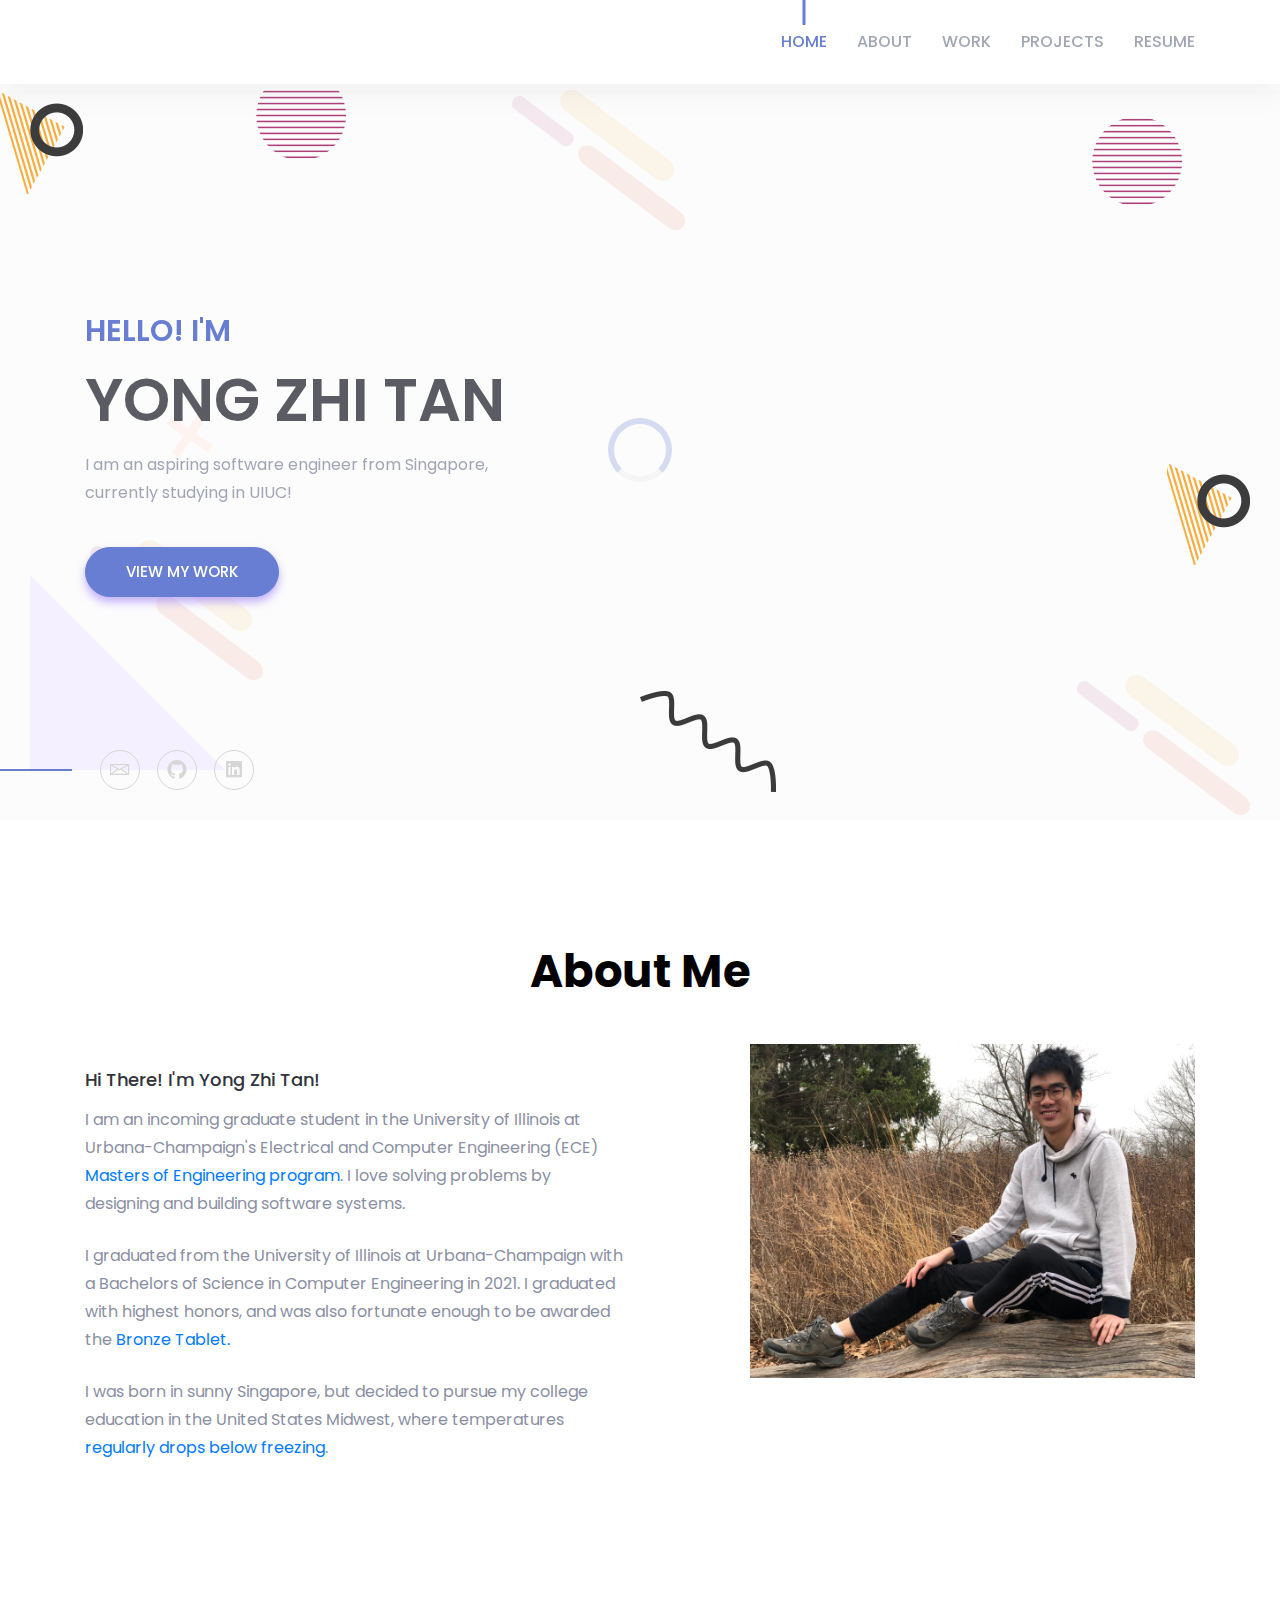
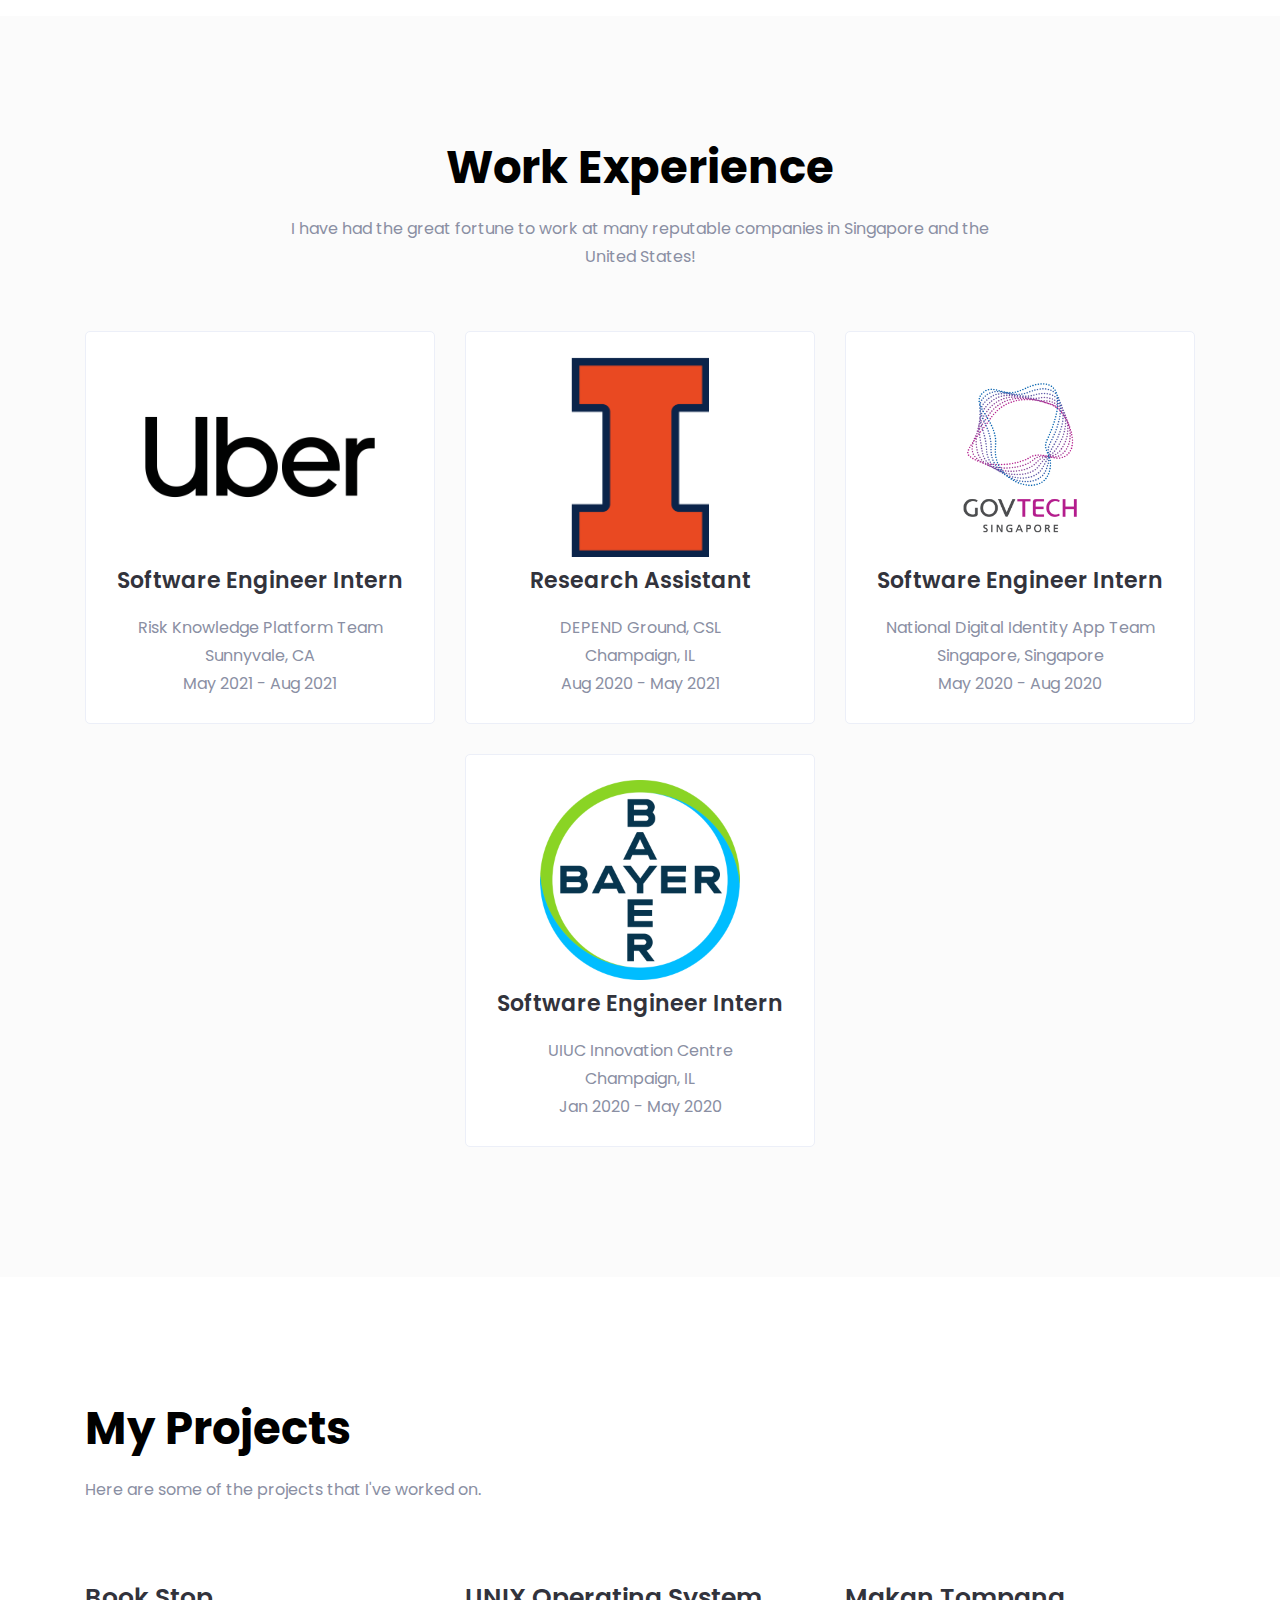
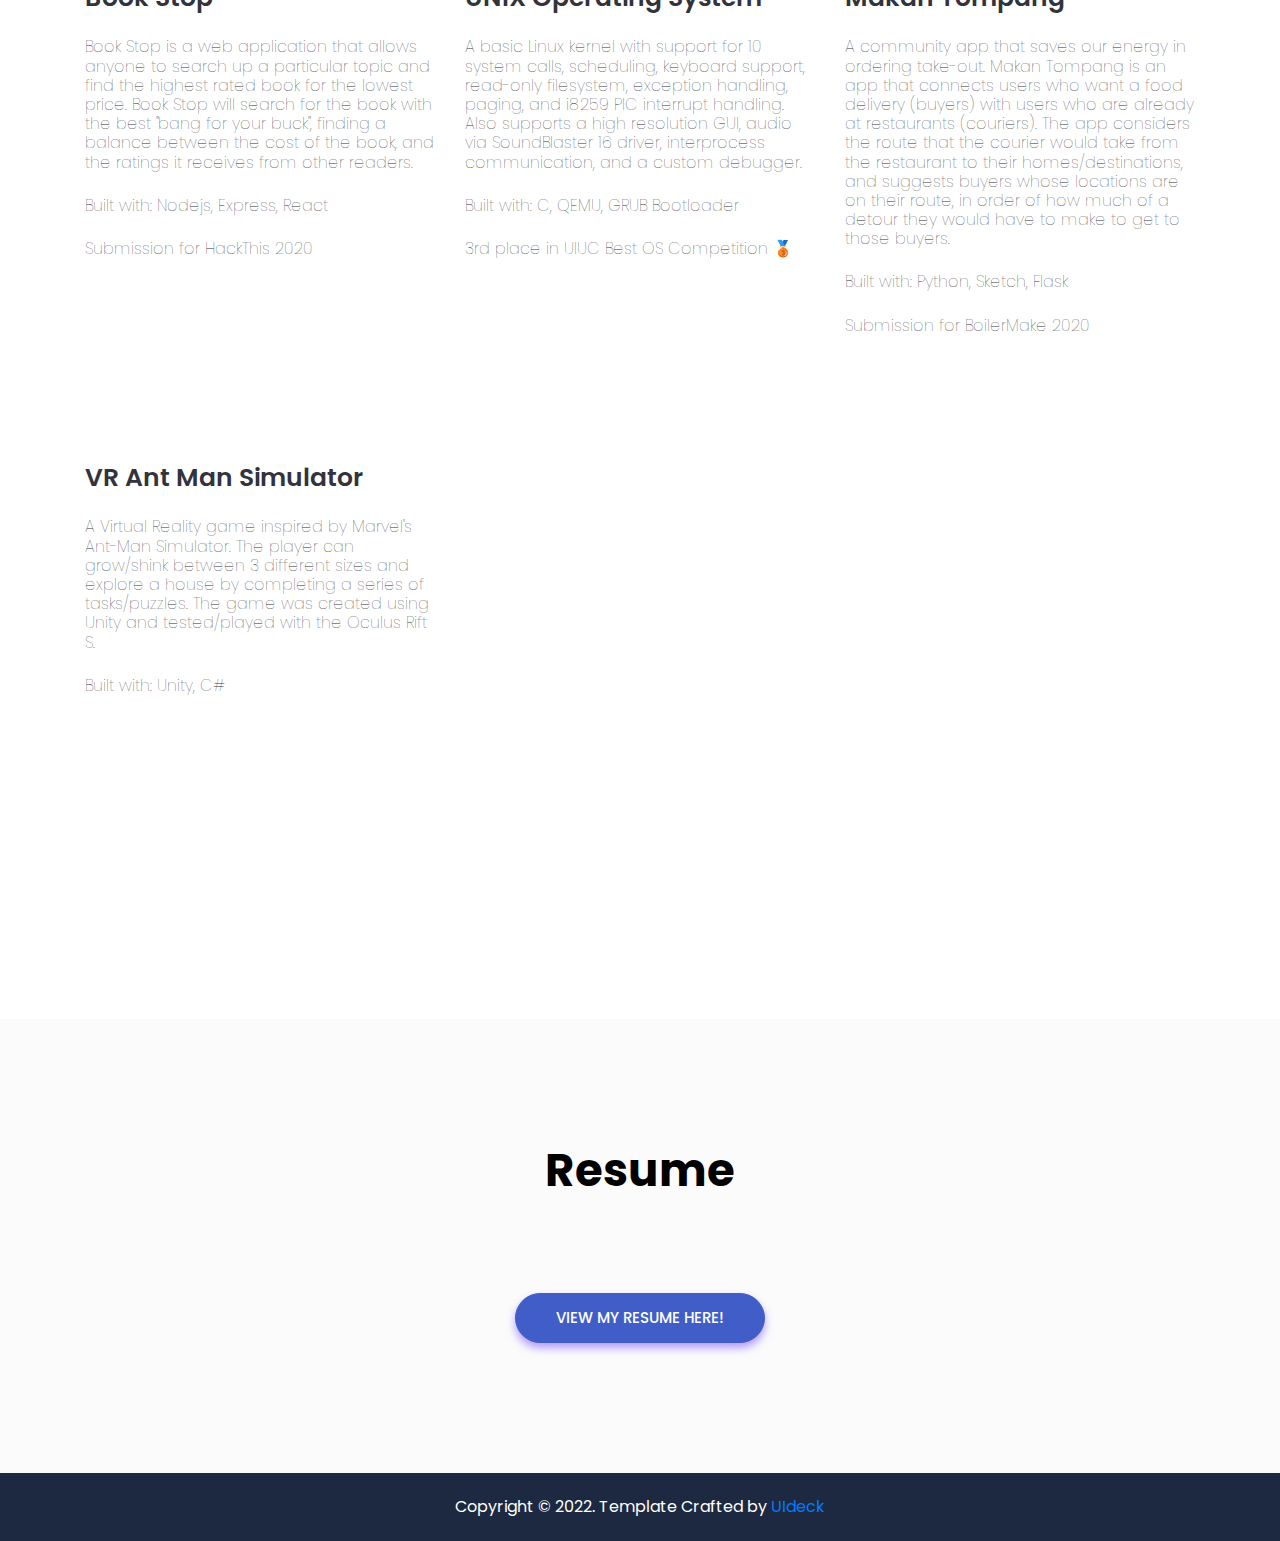
==== commit 45223ae4: "Changed "contact" to "resume" in website header" ====
--- a/index.html
+++ b/index.html
@@ -76,7 +76,7 @@
                                     <li class="nav-item"><a class="page-scroll" href="#about">About</a></li>
                                     <li class="nav-item"><a class="page-scroll" href="#service">Work</a></li>
                                     <li class="nav-item"><a class="page-scroll" href="#work">Projects</a></li>
-                                    <li class="nav-item"><a class="page-scroll" href="#contact">Contact</a></li>
+                                    <li class="nav-item"><a class="page-scroll" href="#contact">Resume</a></li>
                                 </ul>
                             </div> <!-- navbar collapse -->
                         </nav> <!-- navbar -->
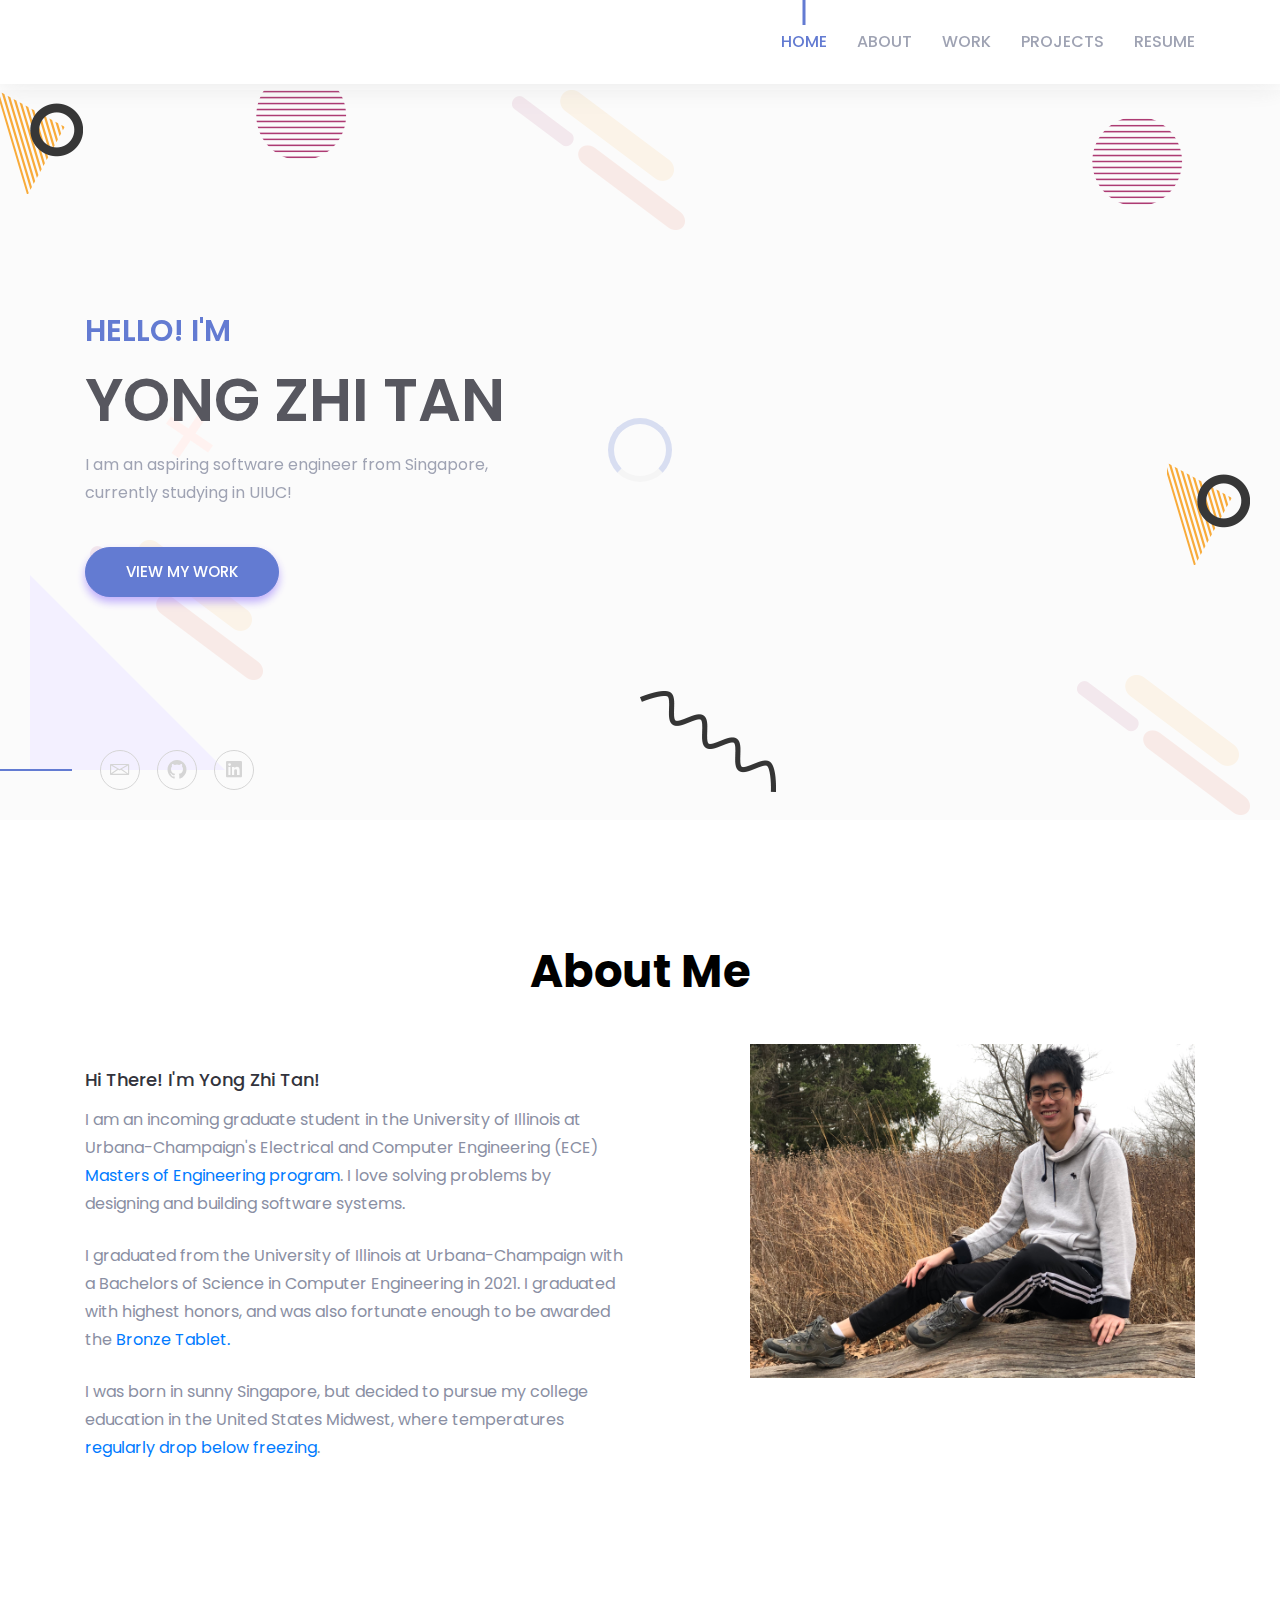
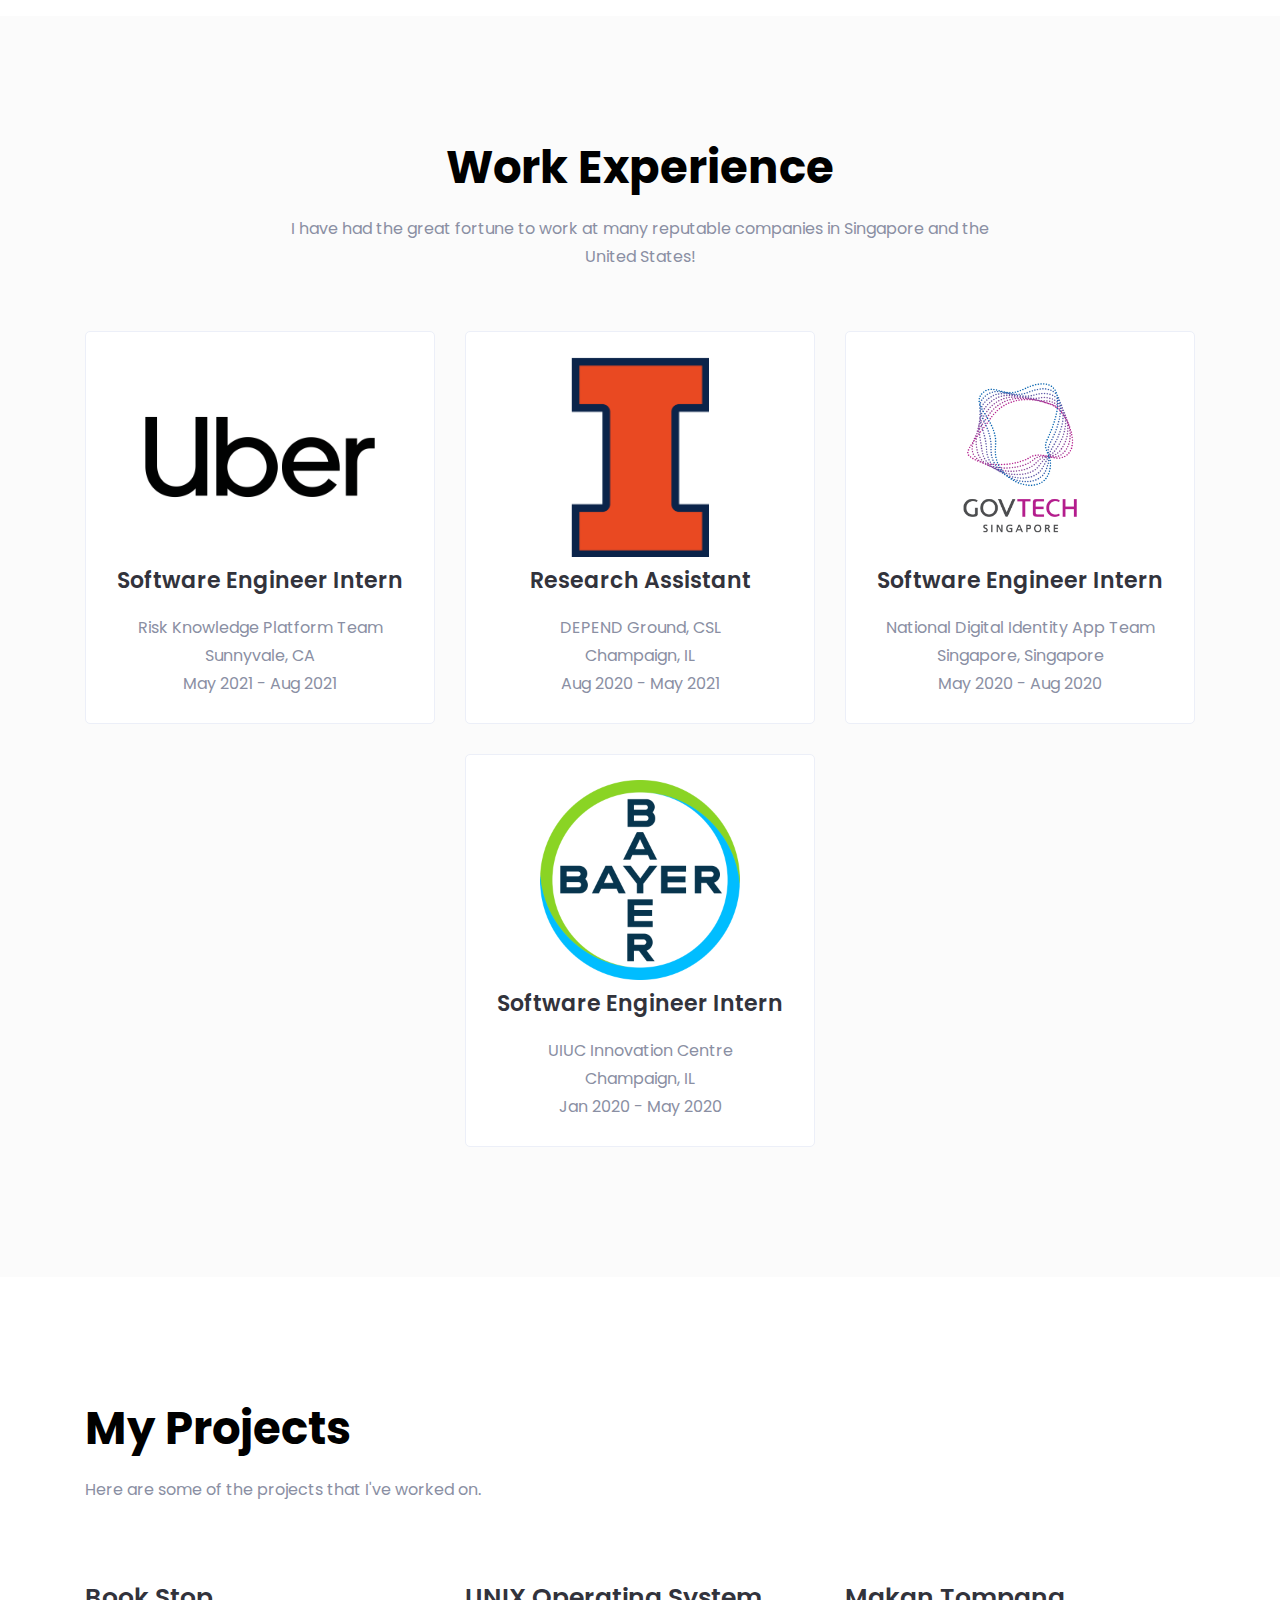
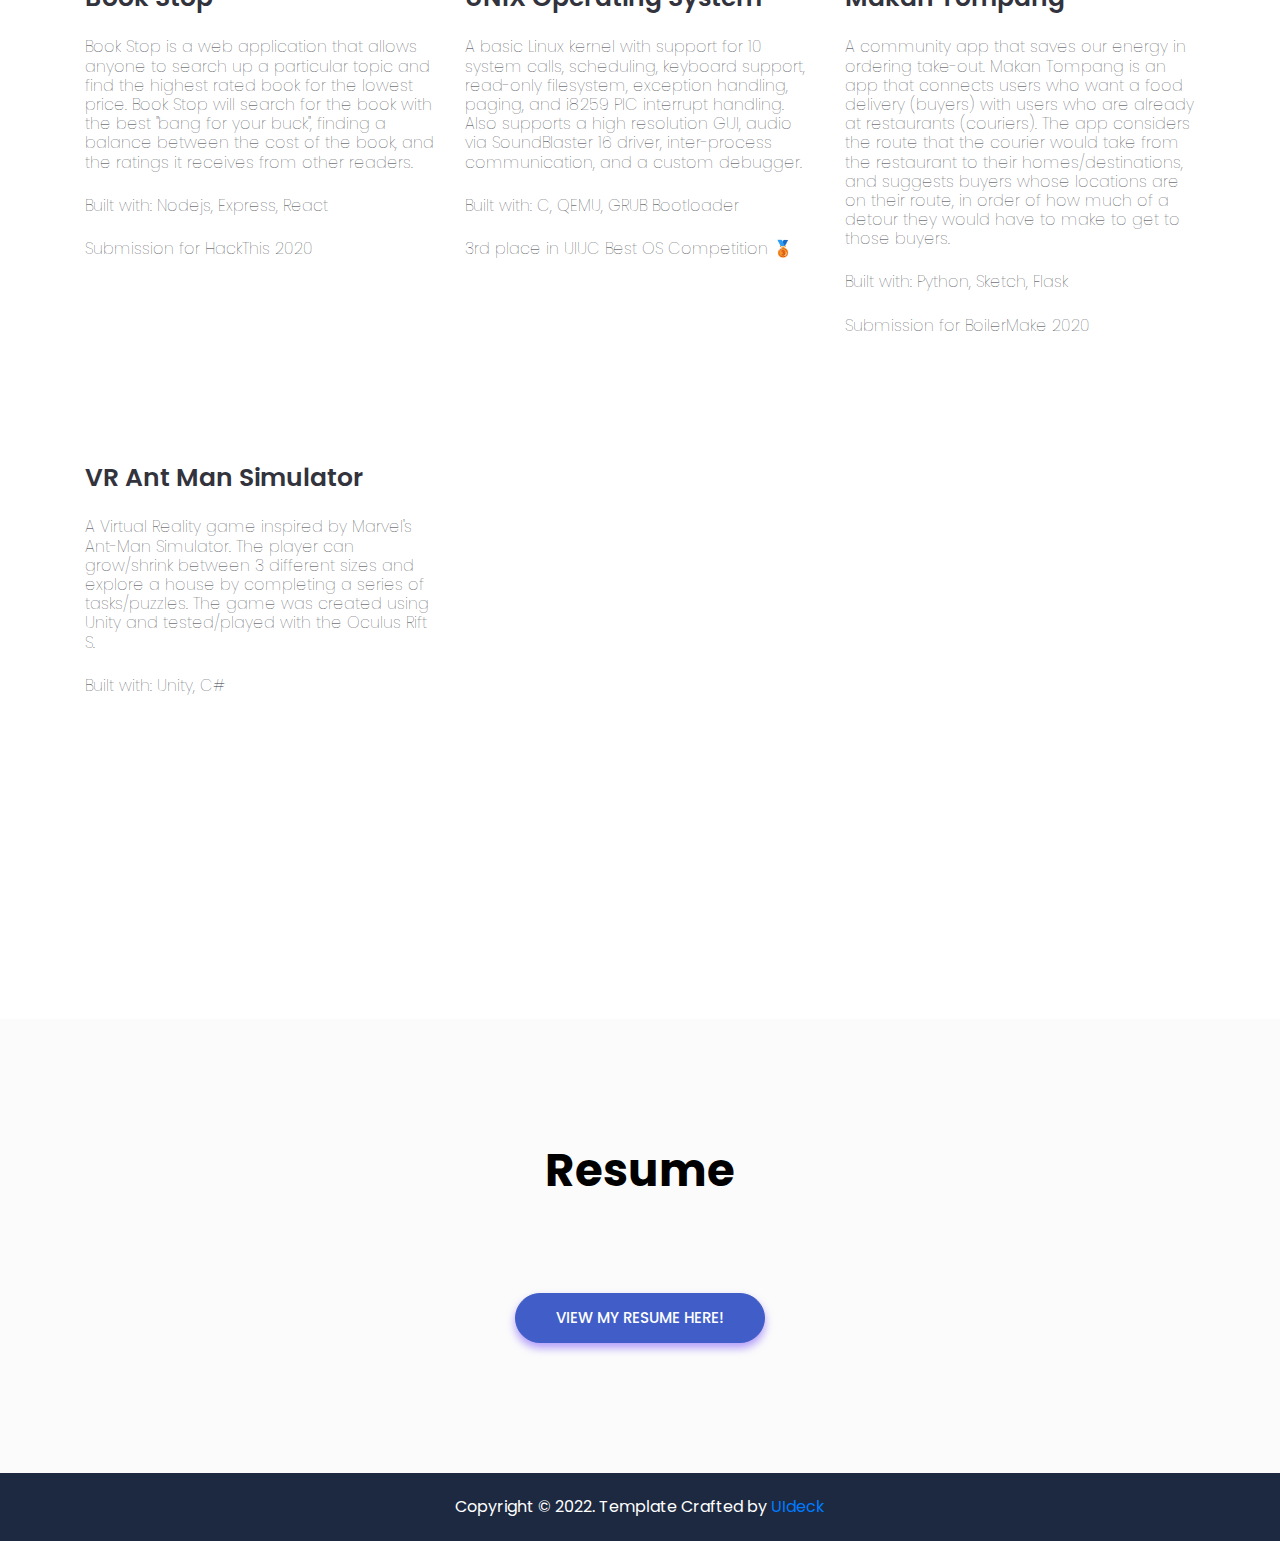
==== commit 5a1534a7: "fixed typos" ====
--- a/index.html
+++ b/index.html
@@ -167,7 +167,7 @@
                         <br>
                         <p>I graduated from the University of Illinois at Urbana-Champaign with a Bachelors of Science in Computer Engineering in 2021. I graduated with highest honors, and was also fortunate enough to be awarded the <a href="https://digital.library.illinois.edu/collections/81101fb0-e3fb-012f-c5b6-0019b9e633c5-5">Bronze Tablet.</a></p>
                         <br>
-                        <p>I was born in sunny Singapore, but decided to pursue my college education in the United States Midwest, where temperatures <a href="https://www.nbcchicago.com/weather/chicago-weather-freeze-warning-overnight-thunderstorms-possible-wednesday/2491538/">regularly</a> <a href="https://www.popularmechanics.com/science/a35405652/chicago-lighting-railroads-on-fire-switch-heaters-winter/">drops</a> <a href="https://wgntv.com/news/when-its-this-cold-chicago-sets-its-train-tracks-on-fire/">below</a> <a href="https://chicago.cbslocal.com/2021/04/20/chicago-weather-rain-and-snow-showers-to-continue/">freezing</a>.</p>
+                        <p>I was born in sunny Singapore, but decided to pursue my college education in the United States Midwest, where temperatures <a href="https://www.nbcchicago.com/weather/chicago-weather-freeze-warning-overnight-thunderstorms-possible-wednesday/2491538/">regularly</a> <a href="https://www.popularmechanics.com/science/a35405652/chicago-lighting-railroads-on-fire-switch-heaters-winter/">drop</a> <a href="https://wgntv.com/news/when-its-this-cold-chicago-sets-its-train-tracks-on-fire/">below</a> <a href="https://chicago.cbslocal.com/2021/04/20/chicago-weather-rain-and-snow-showers-to-continue/">freezing</a>.</p>
                         <br>
                    </div> <!-- about content -->
                 </div>
@@ -299,7 +299,7 @@
                             <h5 >UNIX Operating System</h5>
                             <br>
                             <h6>
-                            A basic Linux kernel with support for 10 system calls, scheduling, keyboard support, read-only filesystem, exception handling, paging, and i8259 PIC interrupt handling. Also supports a high resolution GUI, audio via SoundBlaster 16 driver, interprocess communication, and a custom debugger.
+                            A basic Linux kernel with support for 10 system calls, scheduling, keyboard support, read-only filesystem, exception handling, paging, and i8259 PIC interrupt handling. Also supports a high resolution GUI, audio via SoundBlaster 16 driver, inter-process communication, and a custom debugger.
                             </h6>
                             <br>
                             <h6>Built with: C, QEMU, GRUB Bootloader</h6>
@@ -349,7 +349,7 @@
                             <h5>VR Ant Man Simulator</h5>
                             <br>
                             <h6>
-                            A Virtual Reality game inspired by Marvel's Ant-Man Simulator. The player can grow/shink between 3 different sizes and explore a house by completing a series of tasks/puzzles. The game was created using Unity and tested/played with the Oculus Rift S. 
+                            A Virtual Reality game inspired by Marvel's Ant-Man Simulator. The player can grow/shrink between 3 different sizes and explore a house by completing a series of tasks/puzzles. The game was created using Unity and tested/played with the Oculus Rift S. 
                             </h6>
                             <br>
                             <h6>Built with: Unity, C#</h6>
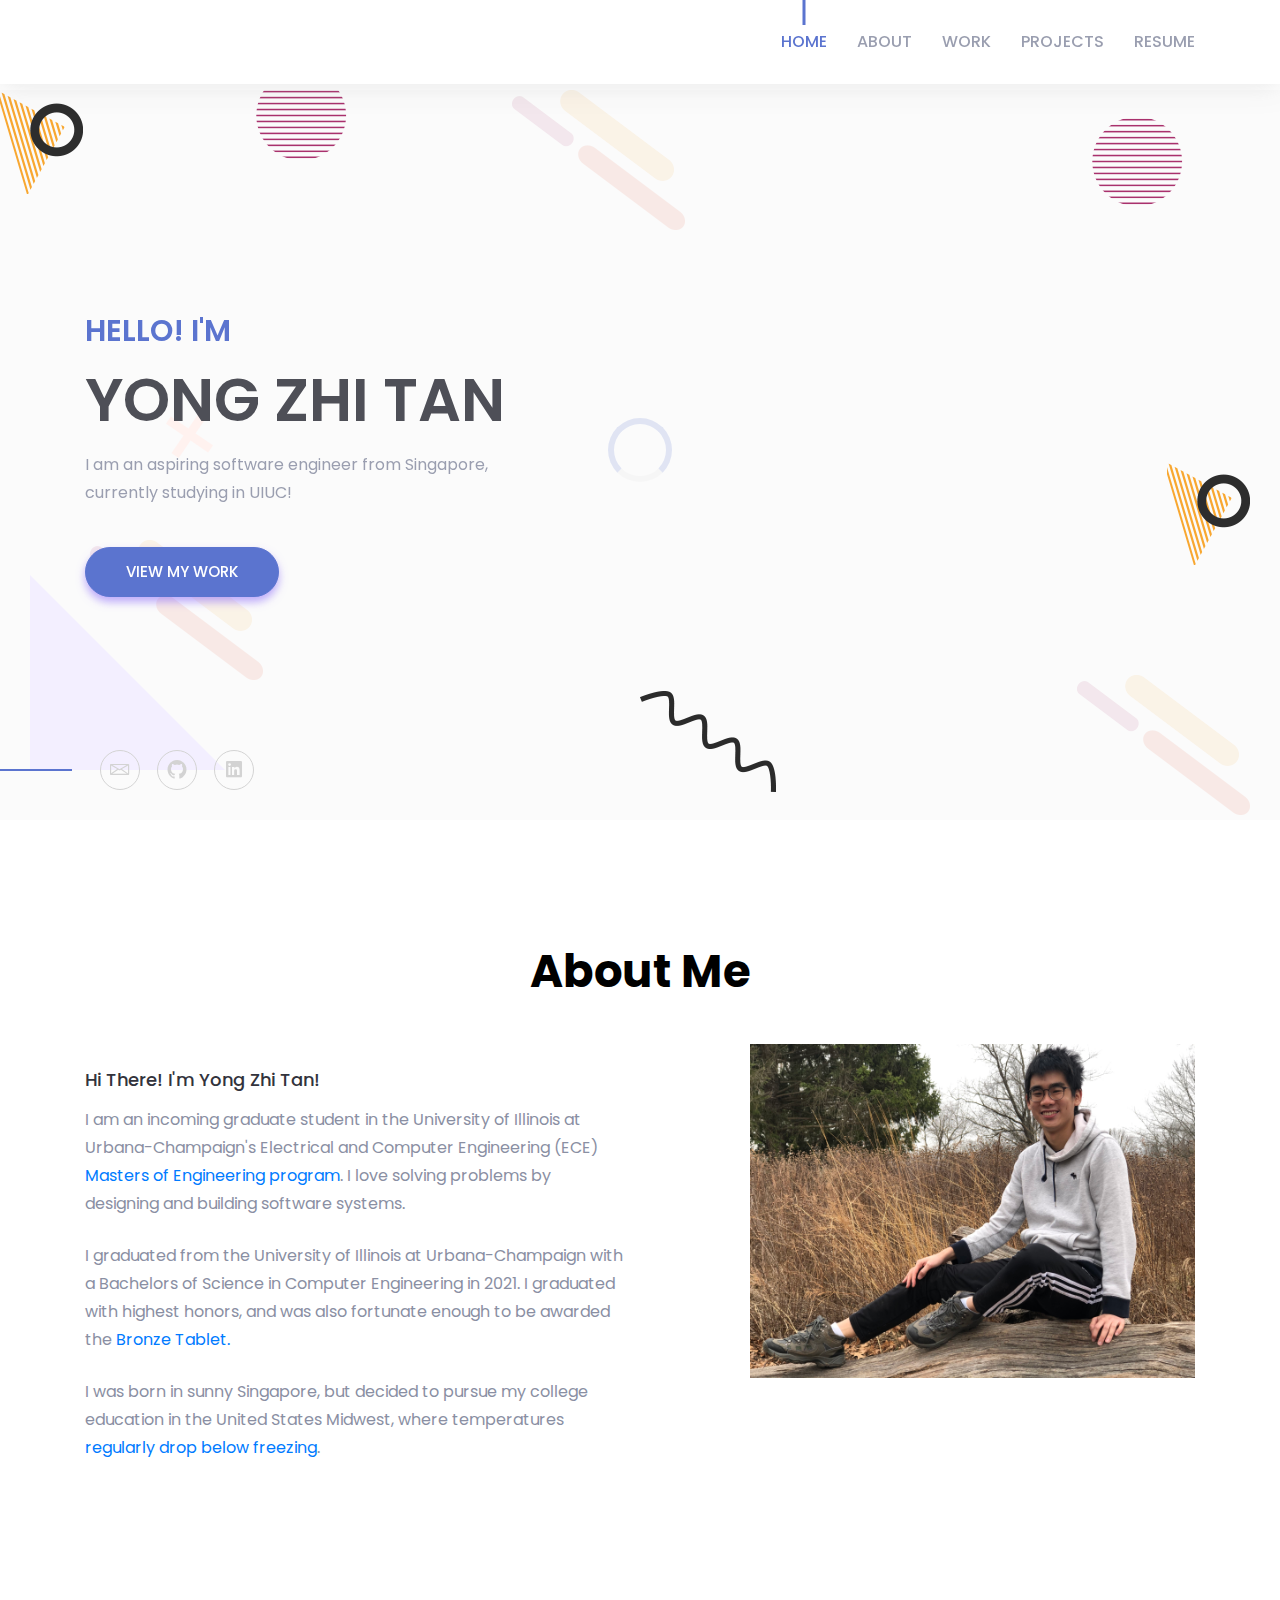
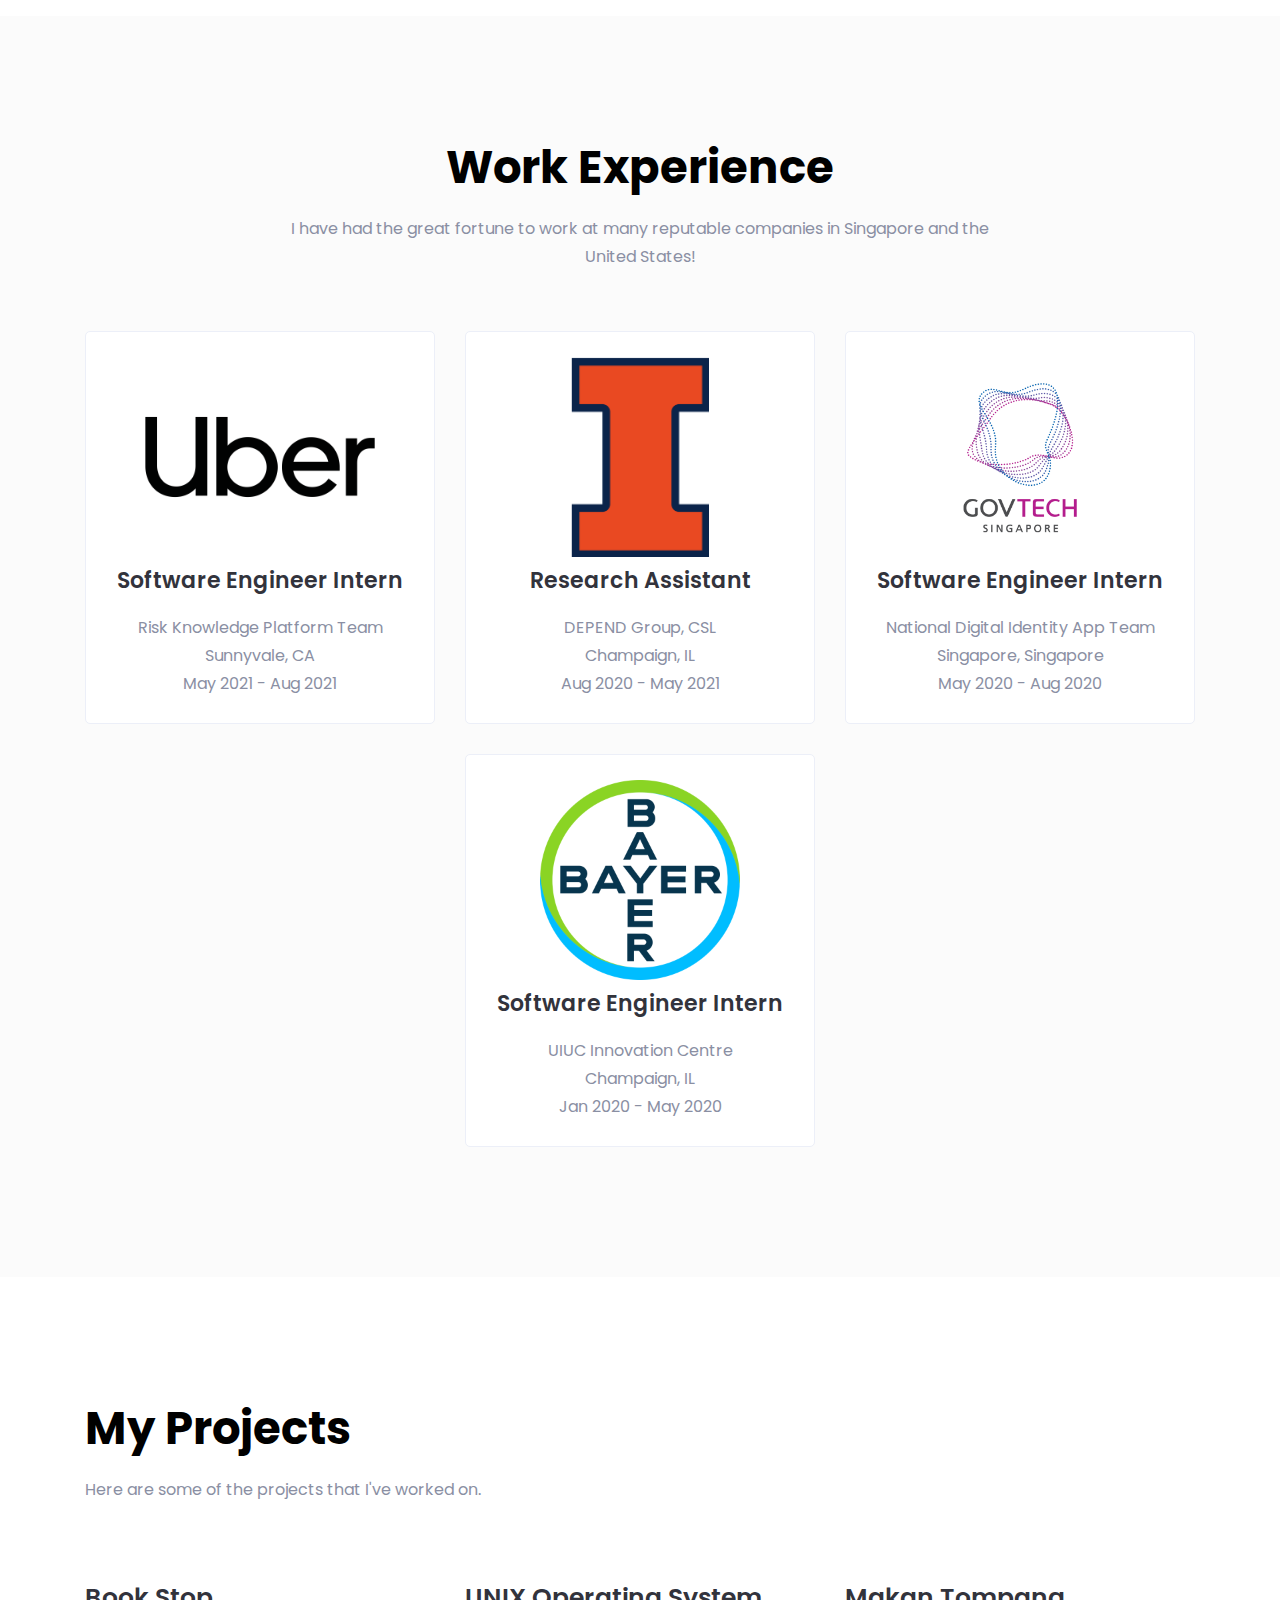
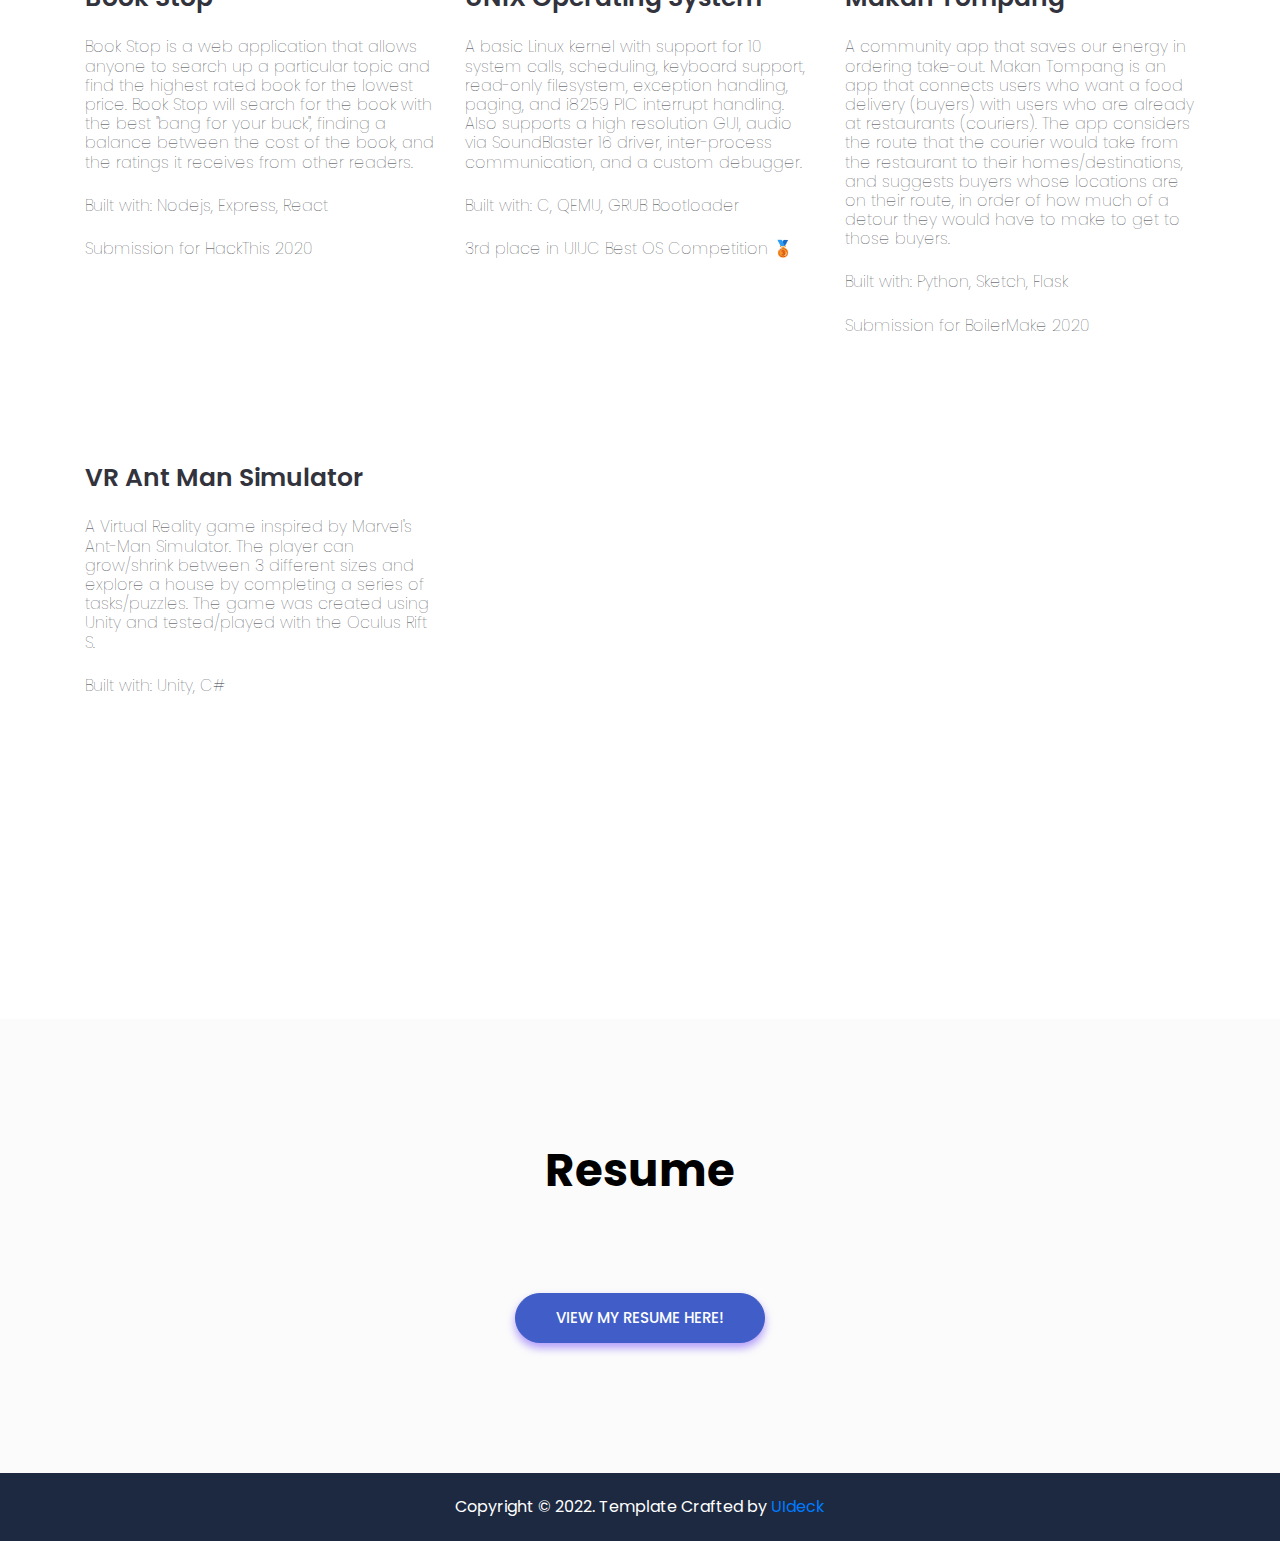
==== commit 9d75cba5: "fix more typos in work exp" ====
--- a/index.html
+++ b/index.html
@@ -215,7 +215,7 @@
                         </div>
                         <div class="service-content">
                             <h4 class="service-title"><a target="_blank" href="https://depend.csl.illinois.edu/">Research Assistant</a></h4>
-                            <p>DEPEND Ground, CSL</p>
+                            <p>DEPEND Group, CSL</p>
                             <p>Champaign, IL</p>
                             <p>Aug 2020 - May 2021</p>
                         </div>
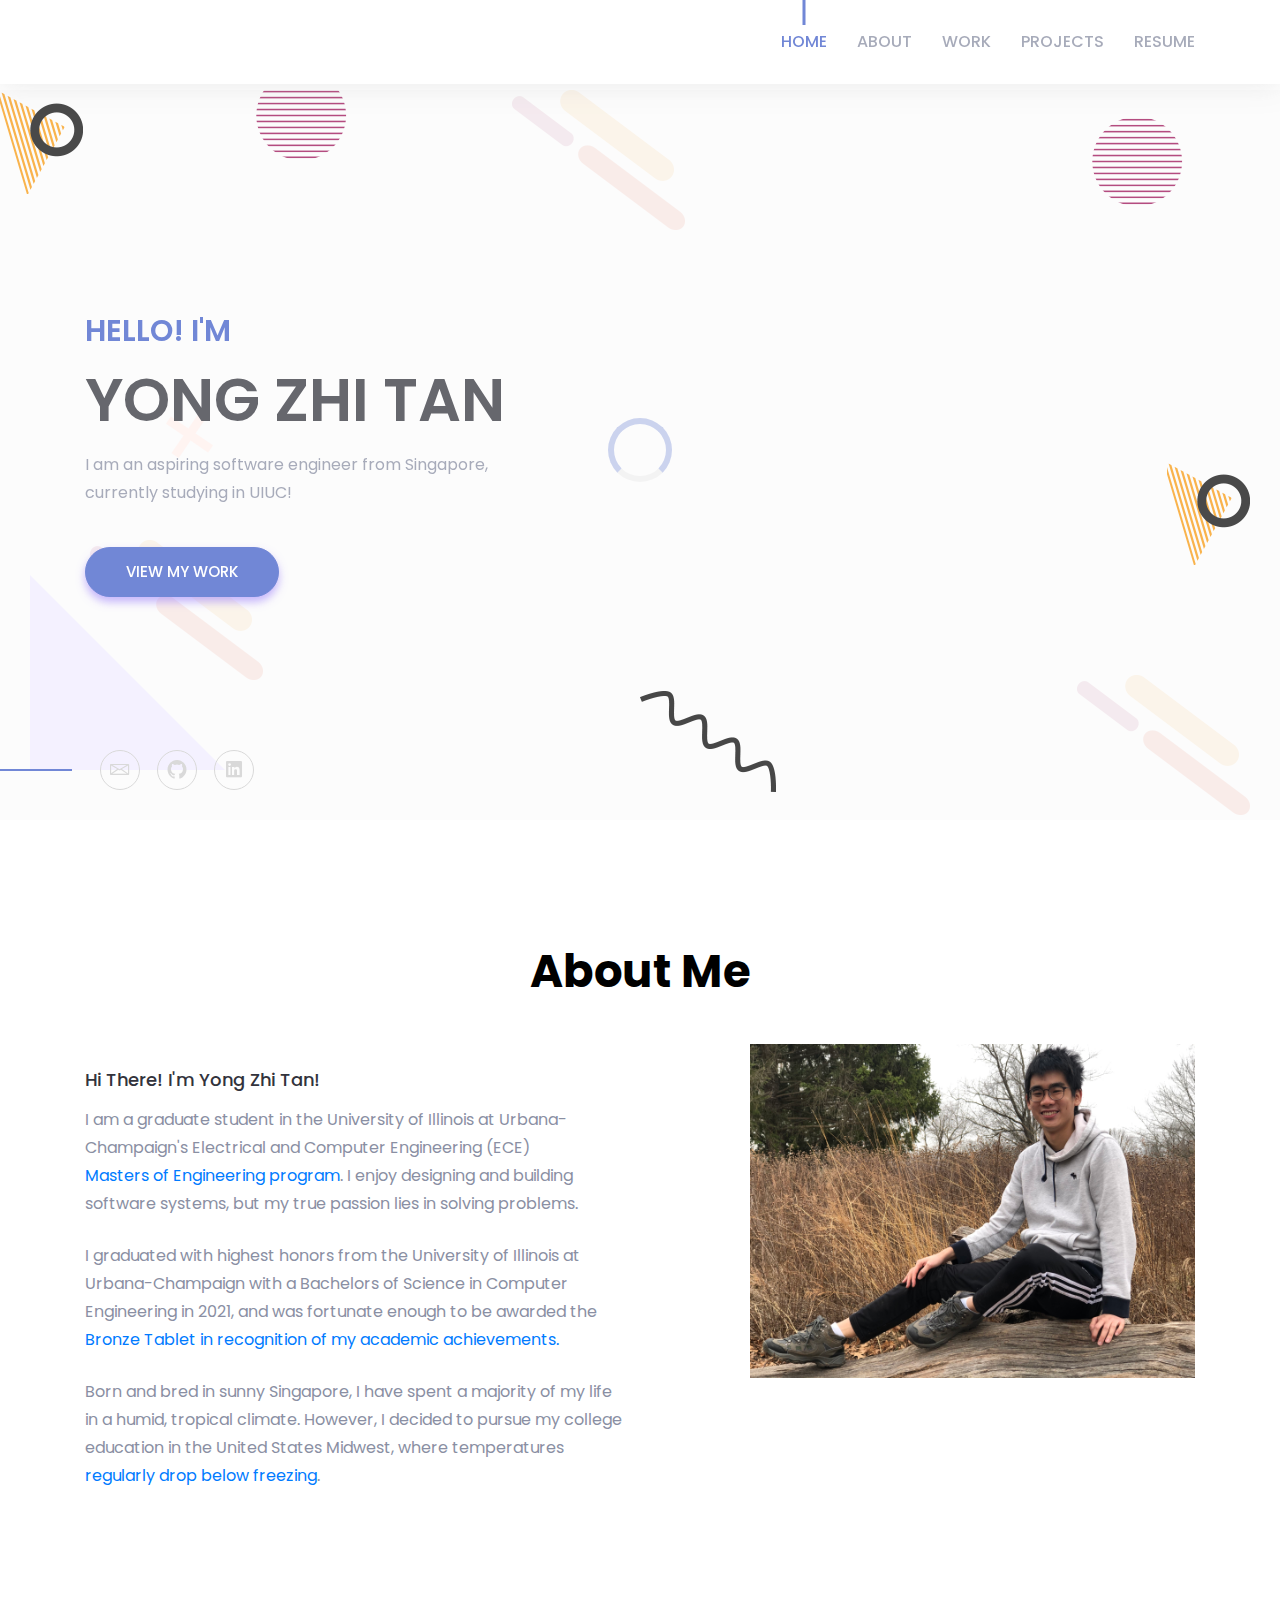
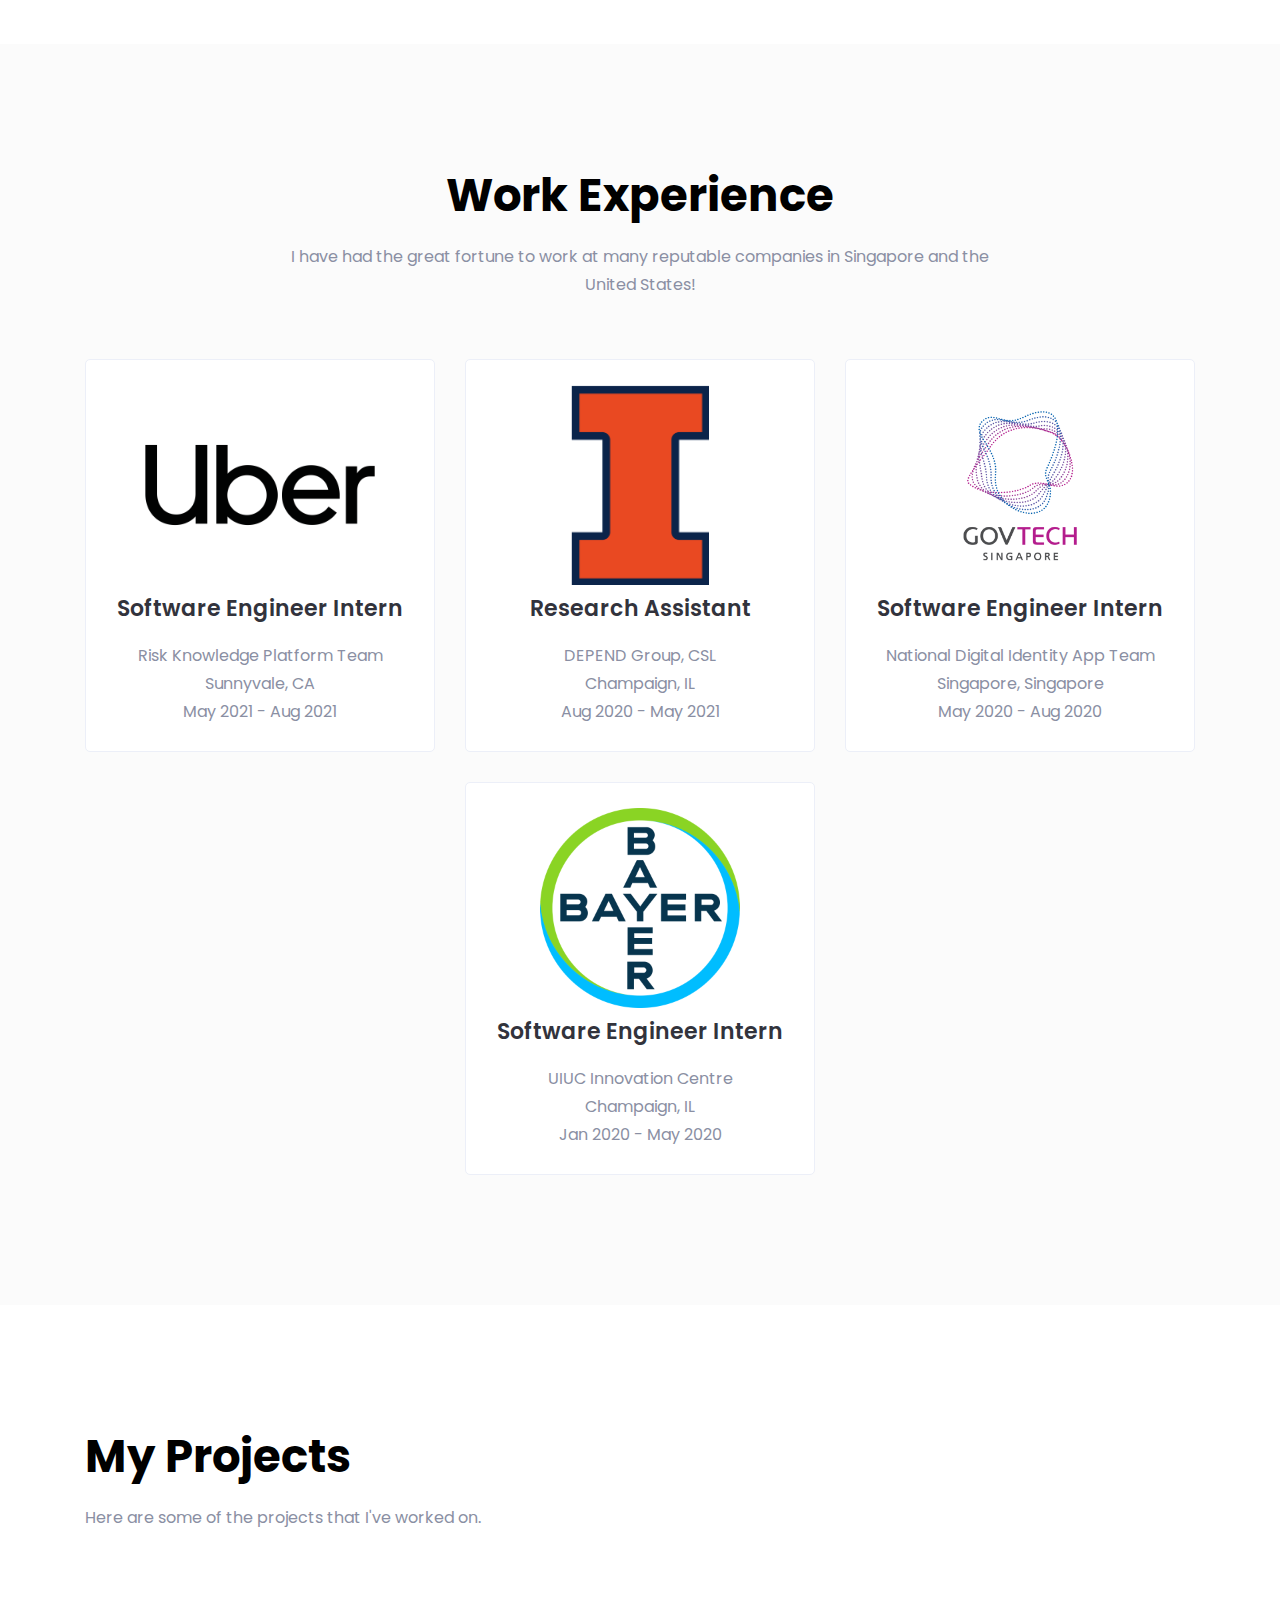
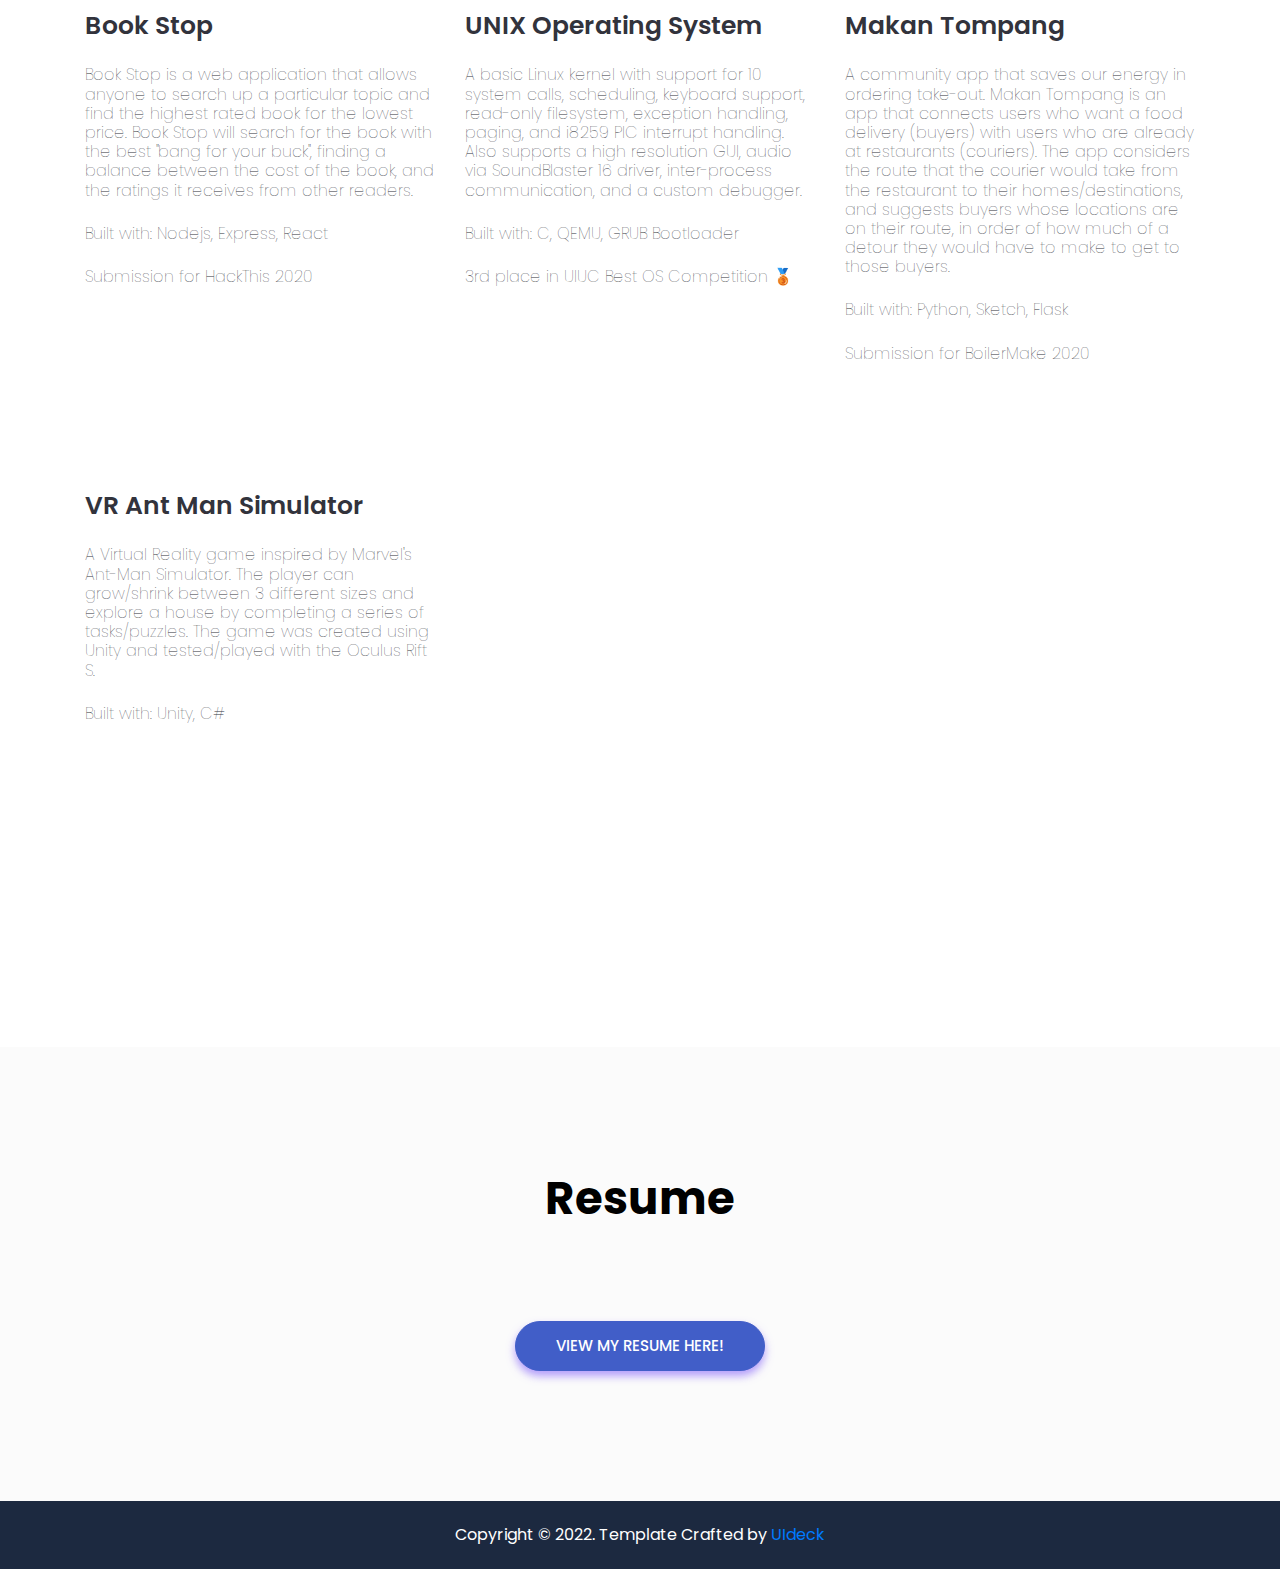
==== commit 995cdce7: "Update blurb" ====
--- a/index.html
+++ b/index.html
@@ -163,11 +163,12 @@
                 <div class="col-lg-6">
                     <div class="about-content mt-50">
                         <h5 class="about-title">Hi There! I'm Yong Zhi Tan!</h5>
-                        <p>I am an incoming graduate student in the University of Illinois at Urbana-Champaign's Electrical and Computer Engineering (ECE) <a href="https://ece.illinois.edu/academics/grad">Masters of Engineering program</a>. I love solving problems by designing and building software systems.</p>
+
+                        <p>I am a graduate student in the University of Illinois at Urbana-Champaign's Electrical and Computer Engineering (ECE) <a href="https://ece.illinois.edu/academics/grad">Masters of Engineering program</a>. I enjoy designing and building software systems, but my true passion lies in solving problems.</p>
                         <br>
-                        <p>I graduated from the University of Illinois at Urbana-Champaign with a Bachelors of Science in Computer Engineering in 2021. I graduated with highest honors, and was also fortunate enough to be awarded the <a href="https://digital.library.illinois.edu/collections/81101fb0-e3fb-012f-c5b6-0019b9e633c5-5">Bronze Tablet.</a></p>
+                        <p>I graduated with highest honors from the University of Illinois at Urbana-Champaign with a Bachelors of Science in Computer Engineering in 2021, and was fortunate enough to be awarded the <a href="https://digital.library.illinois.edu/collections/81101fb0-e3fb-012f-c5b6-0019b9e633c5-5">Bronze Tablet in recognition of my academic achievements.</a></p>
                         <br>
-                        <p>I was born in sunny Singapore, but decided to pursue my college education in the United States Midwest, where temperatures <a href="https://www.nbcchicago.com/weather/chicago-weather-freeze-warning-overnight-thunderstorms-possible-wednesday/2491538/">regularly</a> <a href="https://www.popularmechanics.com/science/a35405652/chicago-lighting-railroads-on-fire-switch-heaters-winter/">drop</a> <a href="https://wgntv.com/news/when-its-this-cold-chicago-sets-its-train-tracks-on-fire/">below</a> <a href="https://chicago.cbslocal.com/2021/04/20/chicago-weather-rain-and-snow-showers-to-continue/">freezing</a>.</p>
+                        <p>Born and bred in sunny Singapore, I have spent a majority of my life in a humid, tropical climate. However, I decided to pursue my college education in the United States Midwest, where temperatures <a href="https://www.nbcchicago.com/weather/chicago-weather-freeze-warning-overnight-thunderstorms-possible-wednesday/2491538/">regularly</a> <a href="https://www.popularmechanics.com/science/a35405652/chicago-lighting-railroads-on-fire-switch-heaters-winter/">drop</a> <a href="https://wgntv.com/news/when-its-this-cold-chicago-sets-its-train-tracks-on-fire/">below</a> <a href="https://chicago.cbslocal.com/2021/04/20/chicago-weather-rain-and-snow-showers-to-continue/">freezing</a>.</p>
                         <br>
                    </div> <!-- about content -->
                 </div>
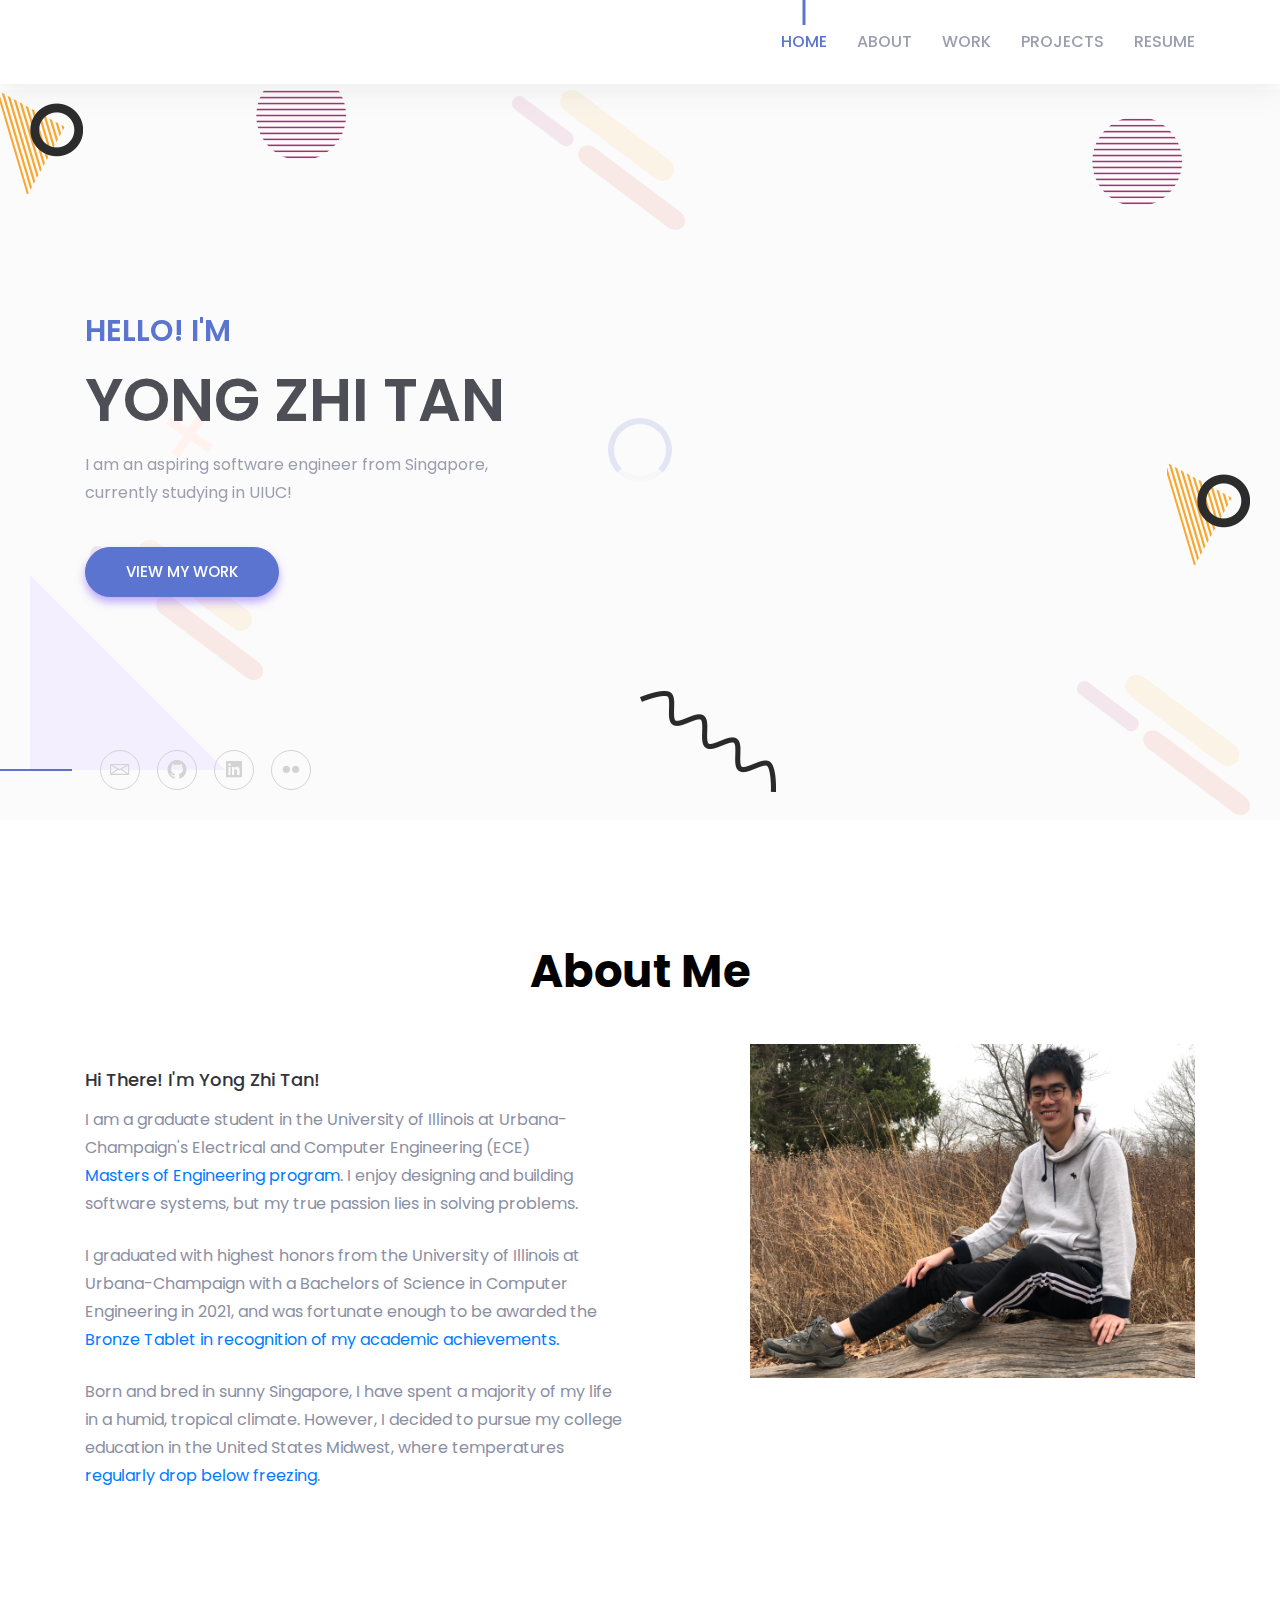
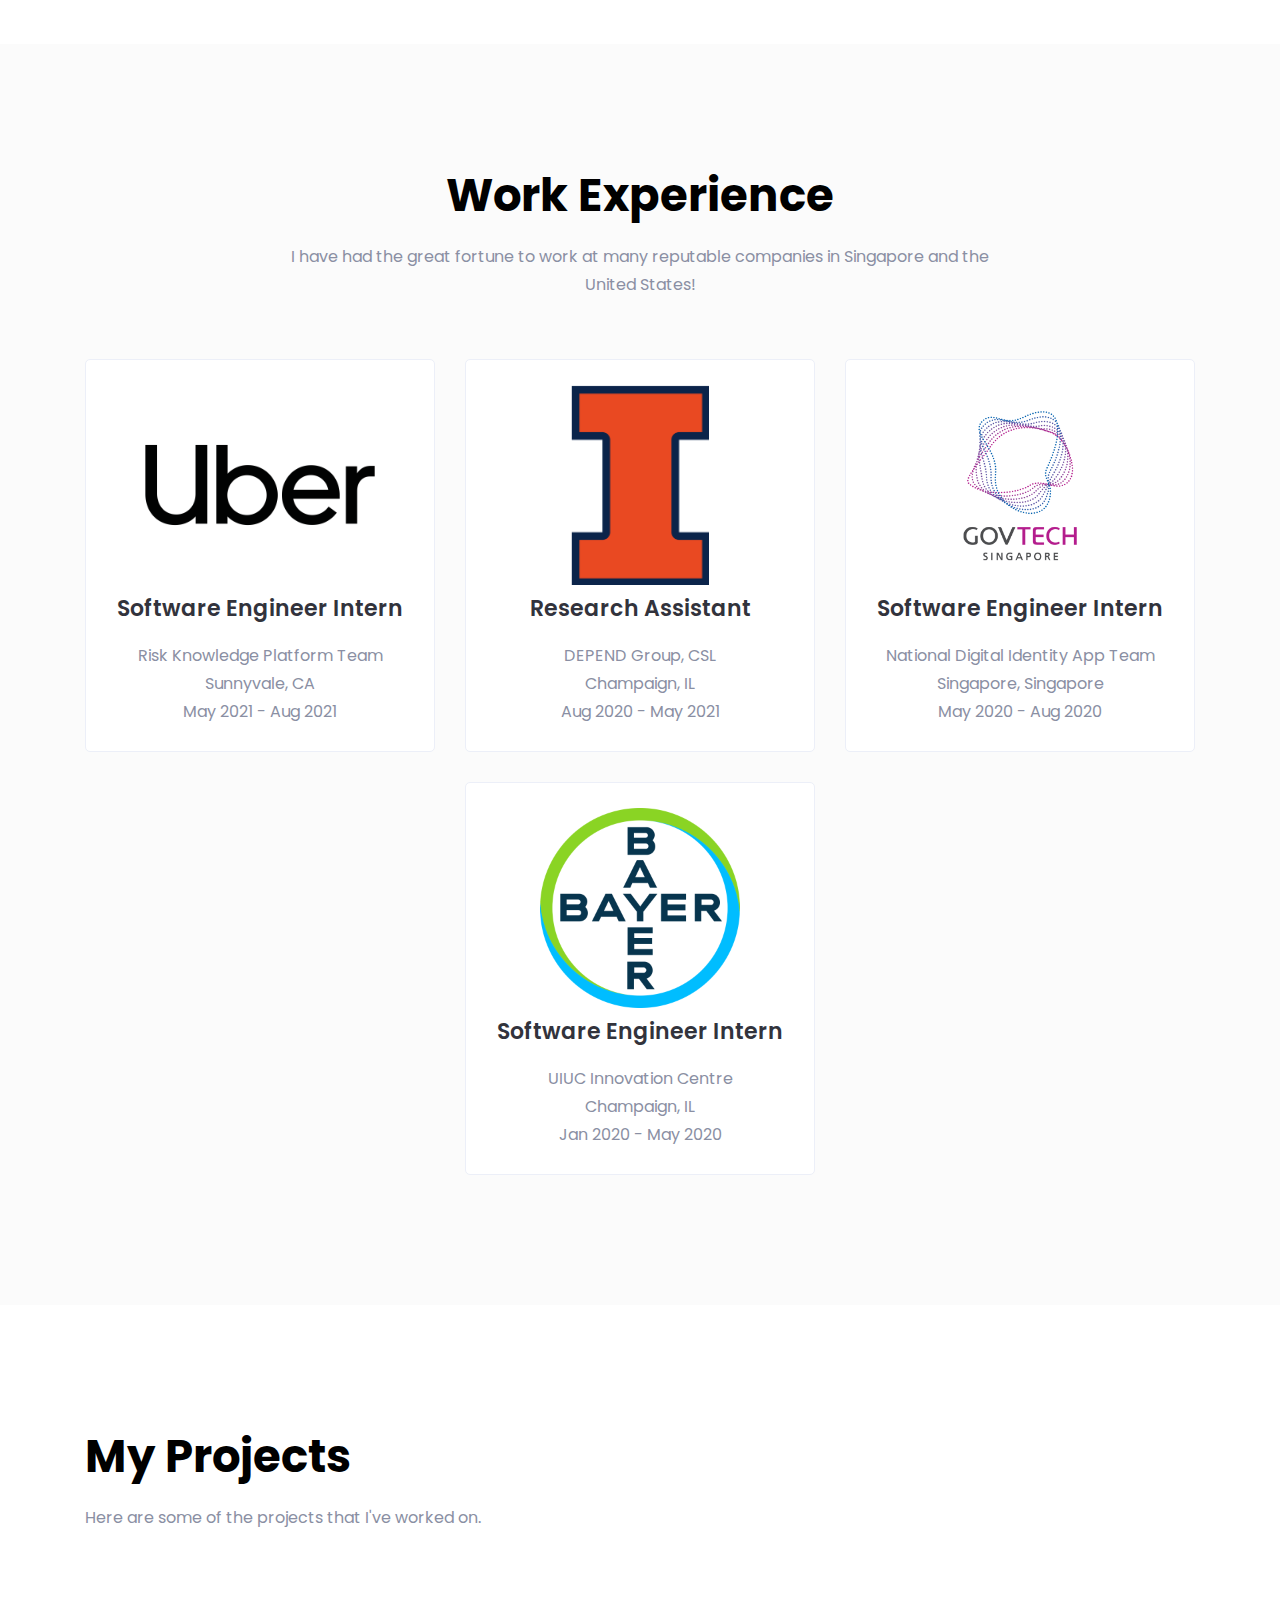
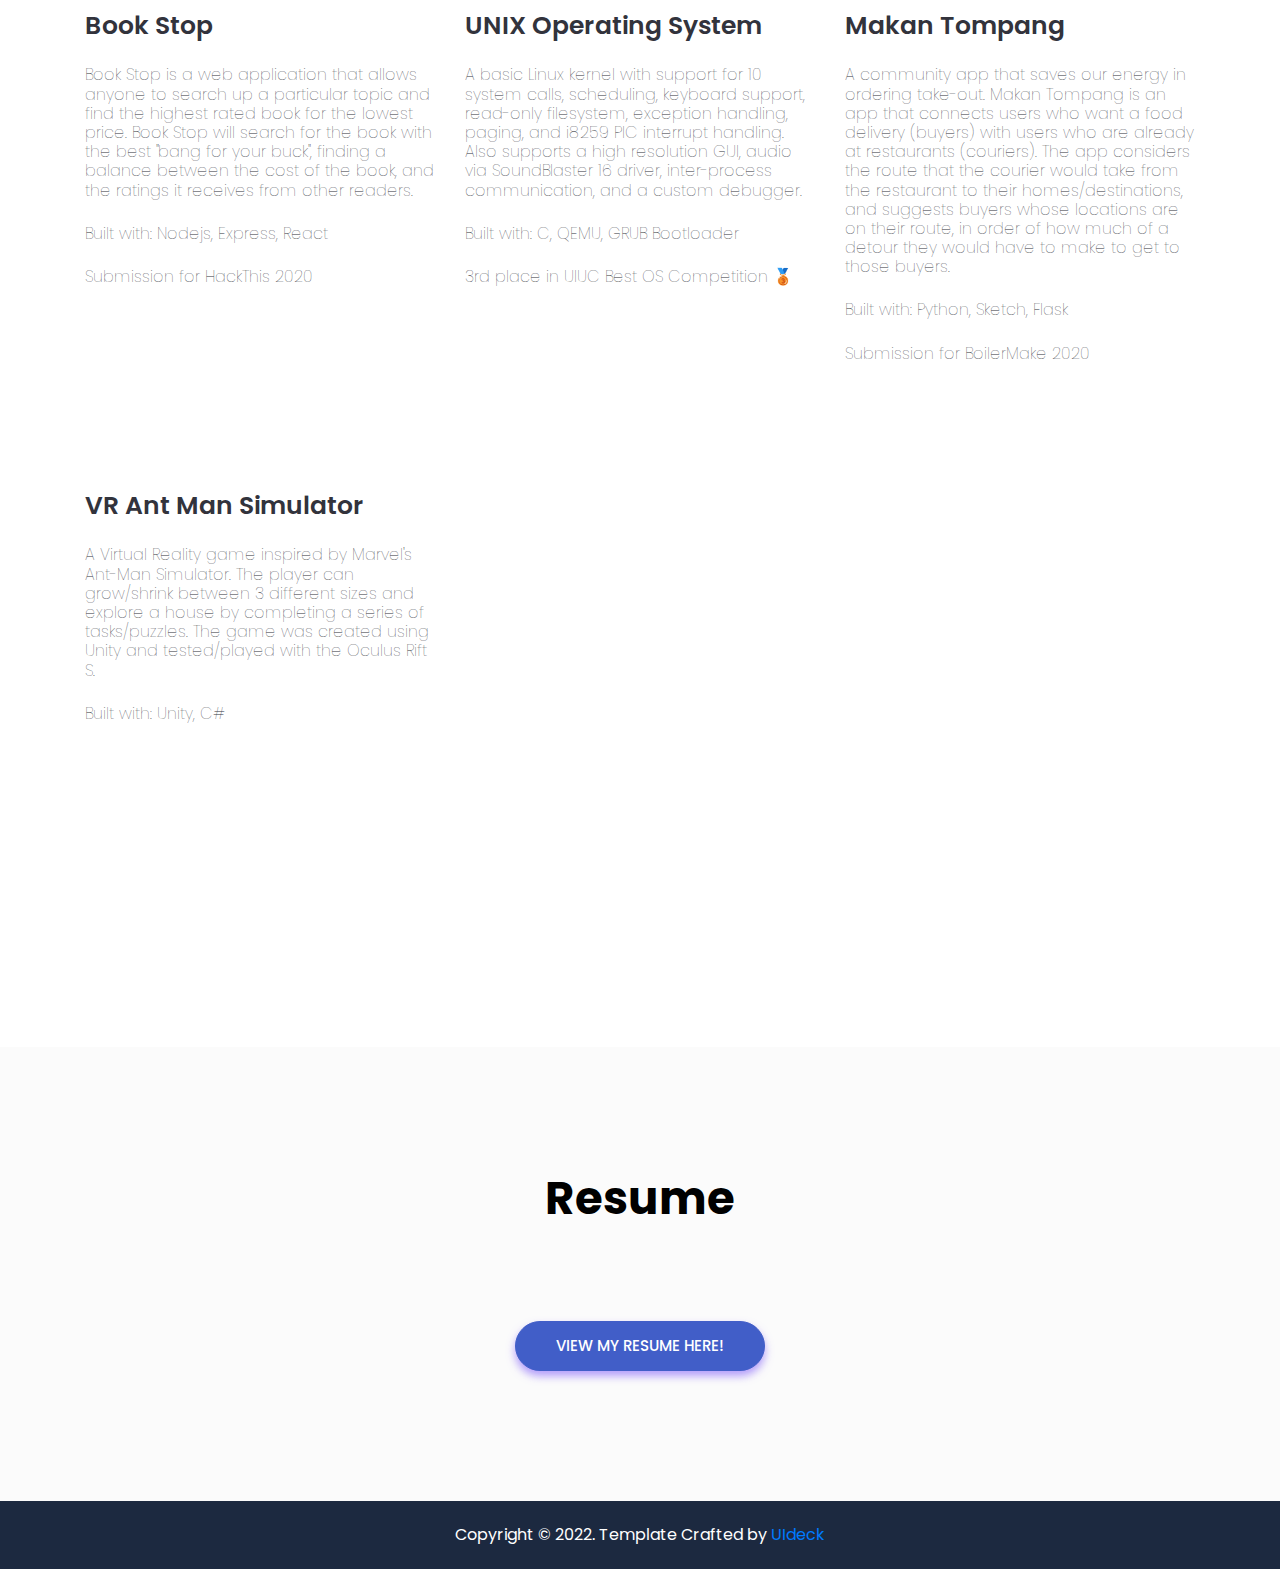
==== commit f6b7bdbc: "Update flickr link" ====
--- a/index.html
+++ b/index.html
@@ -137,6 +137,7 @@
                                     <li><a href="mailto:tanyongzhi98@gmail.com"><i class="lni-envelope"></i></a></li>
                                     <li><a target="_blank" href="https://github.com/tanyongzhi"><i class="lni-github-original"></i></a></li>
                                     <li><a target="_blank" href="https://www.linkedin.com/in/tanyongzhi/"><i class="lni-linkedin-original"></i></a></li>
+                                    <li><a target="_blank" href="https://www.flickr.com/photos/145155514@N07/"><i class="lni-flickr"></i></a></li>
                                 </ul>
                             </div> <!-- header social -->
                         </div>
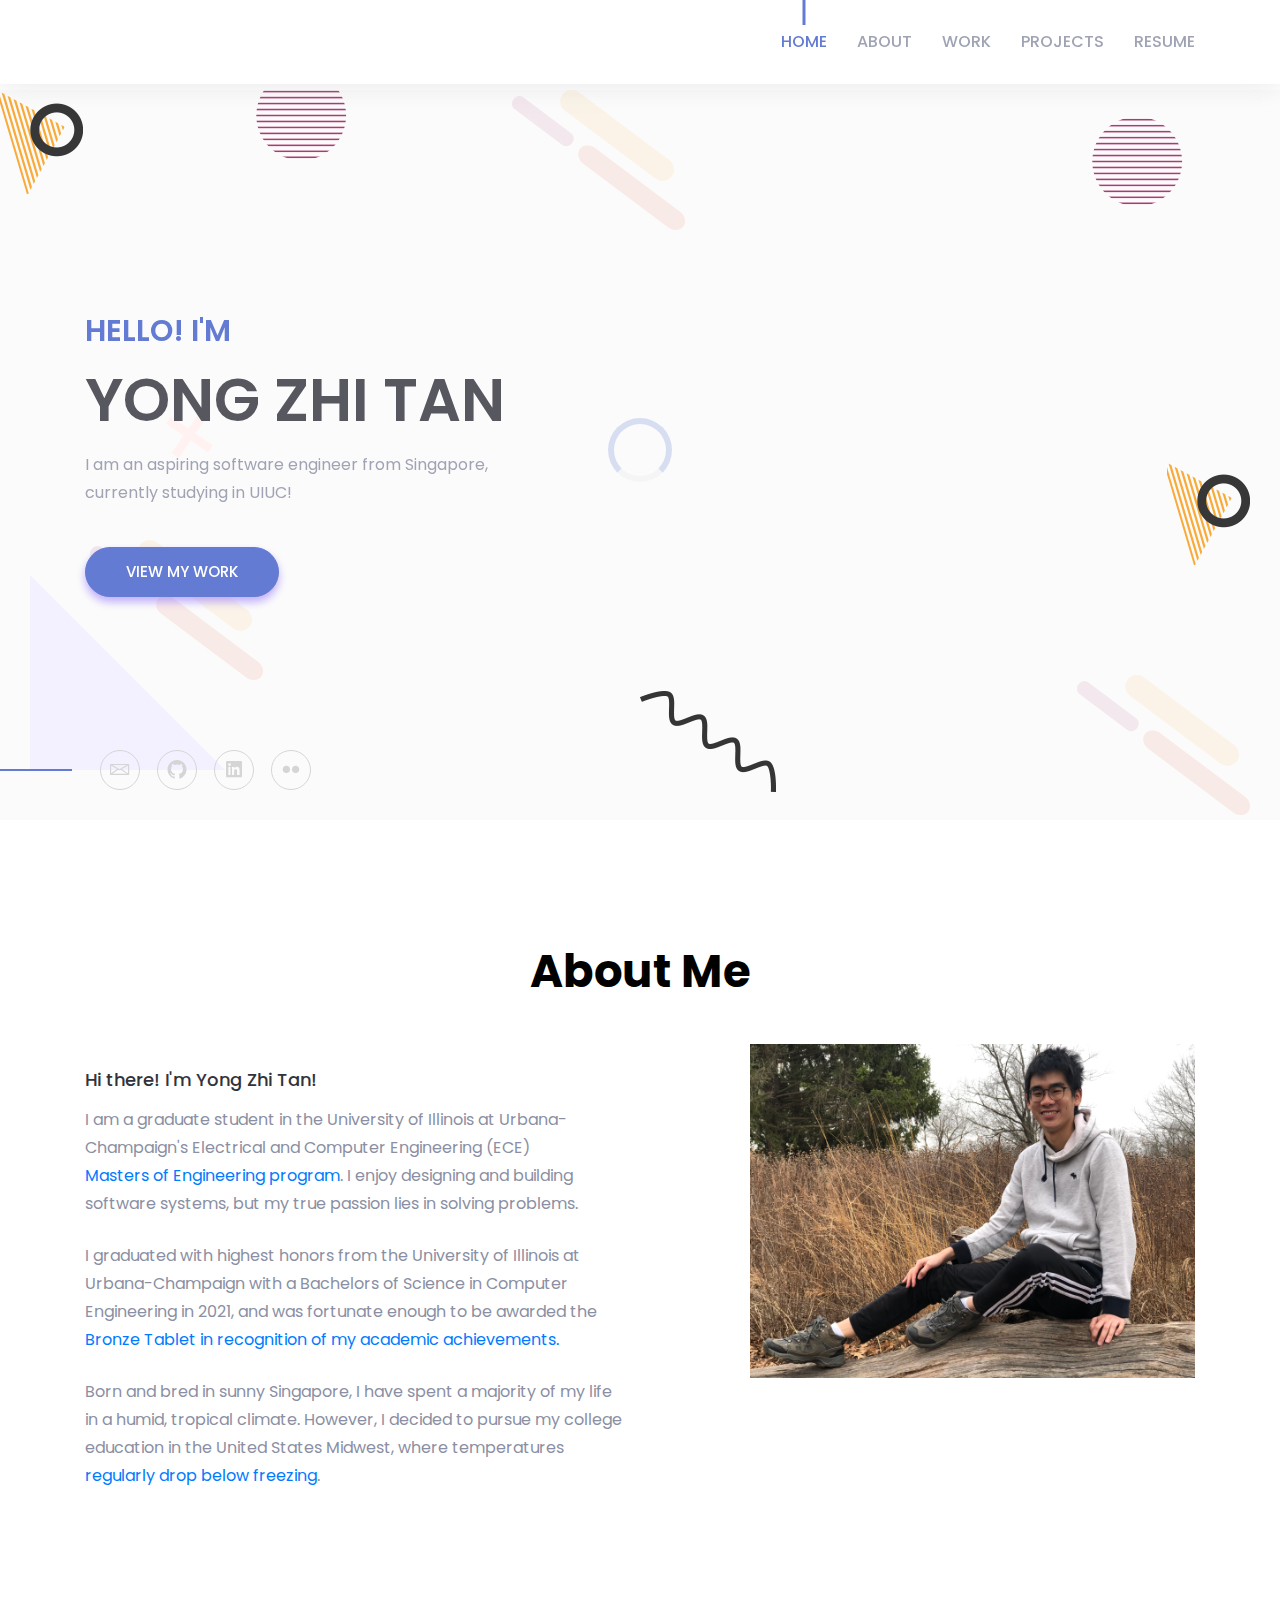
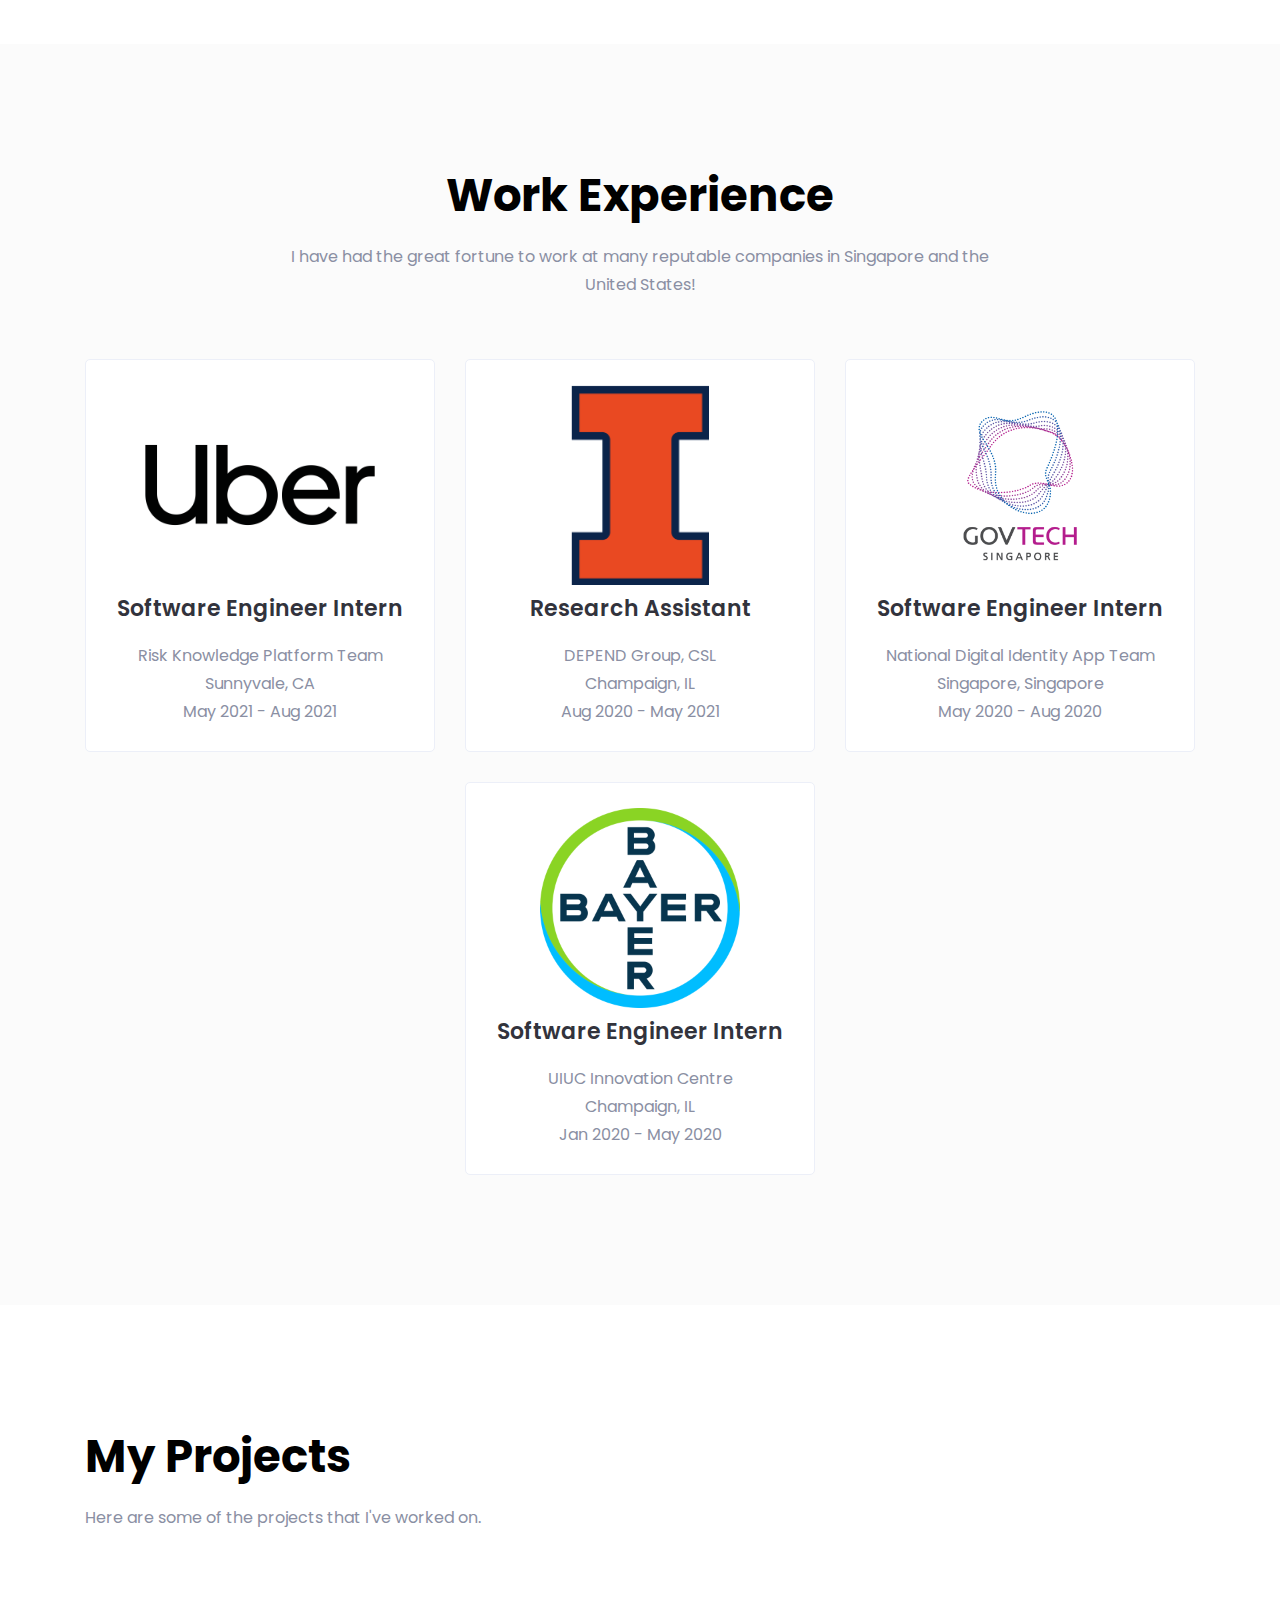
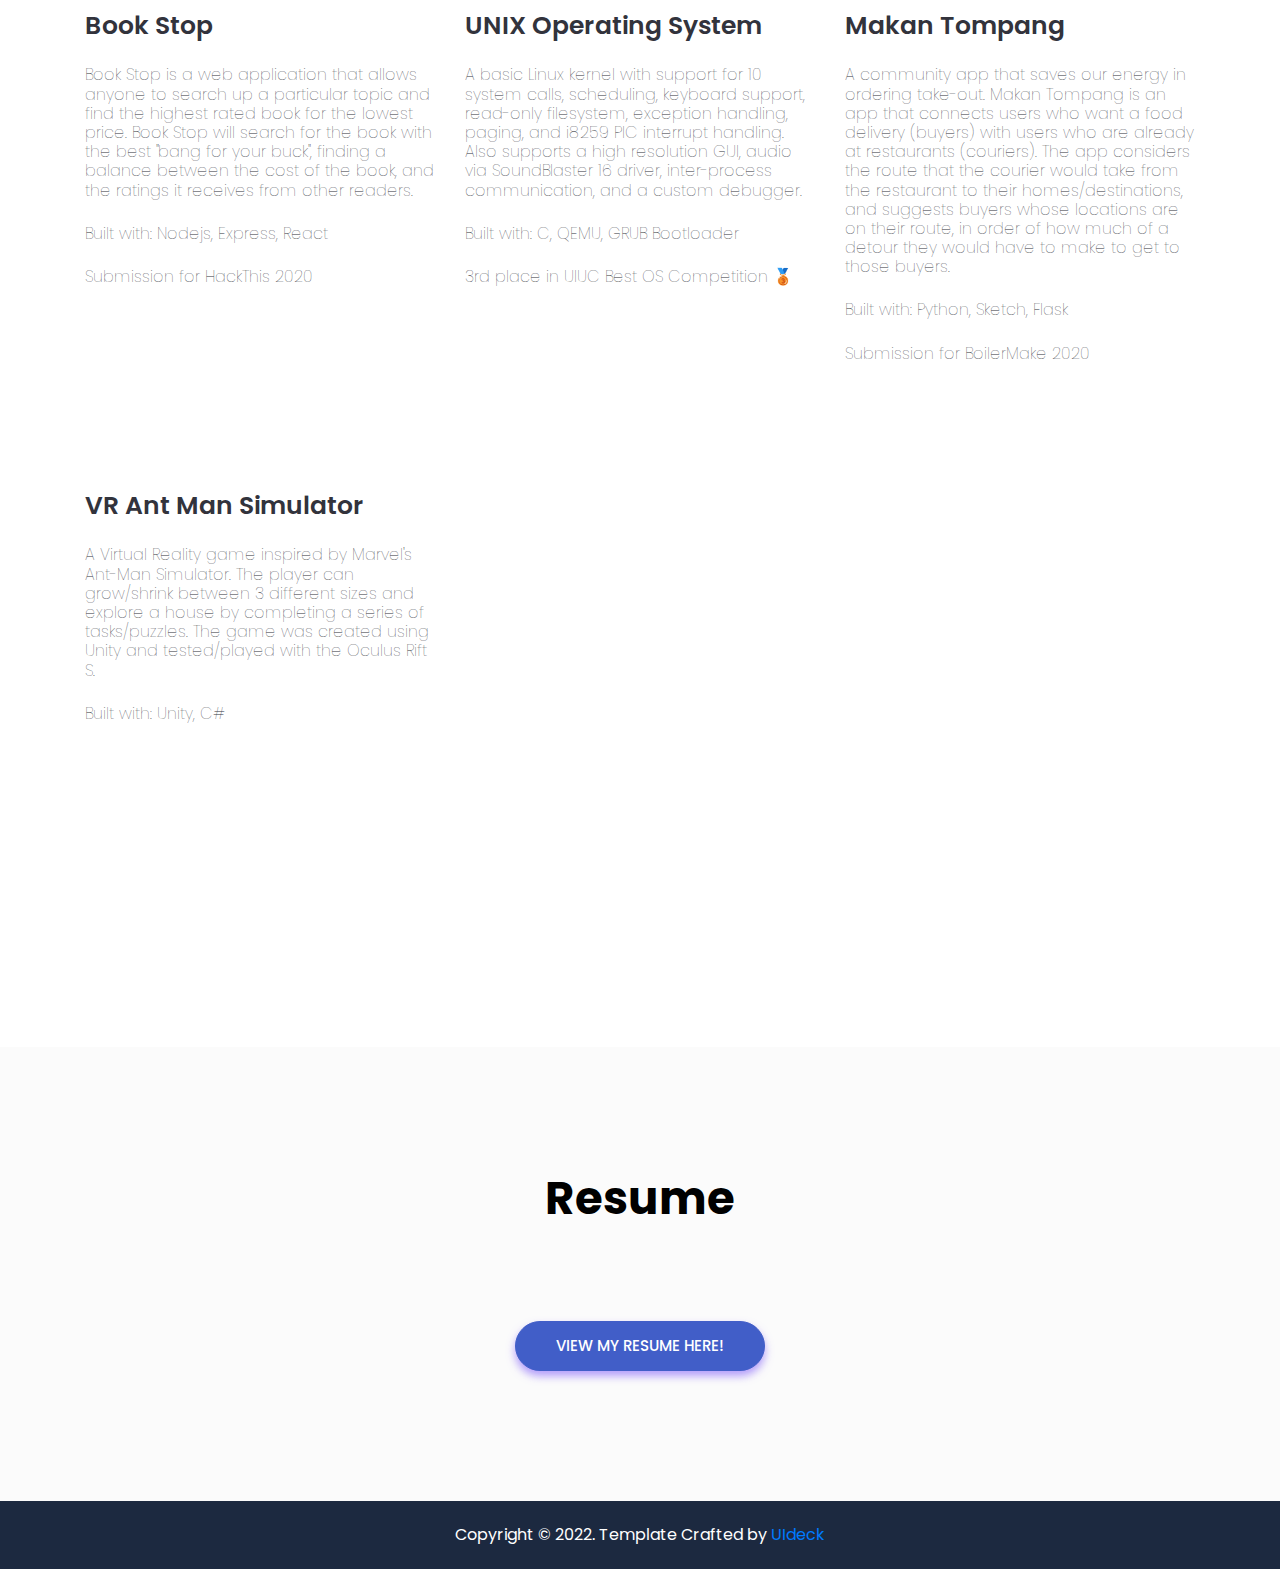
==== commit e65c6e3e: "Fix typo in intro" ====
--- a/index.html
+++ b/index.html
@@ -163,7 +163,7 @@
             <div class="row">
                 <div class="col-lg-6">
                     <div class="about-content mt-50">
-                        <h5 class="about-title">Hi There! I'm Yong Zhi Tan!</h5>
+                        <h5 class="about-title">Hi there! I'm Yong Zhi Tan!</h5>
 
                         <p>I am a graduate student in the University of Illinois at Urbana-Champaign's Electrical and Computer Engineering (ECE) <a href="https://ece.illinois.edu/academics/grad">Masters of Engineering program</a>. I enjoy designing and building software systems, but my true passion lies in solving problems.</p>
                         <br>
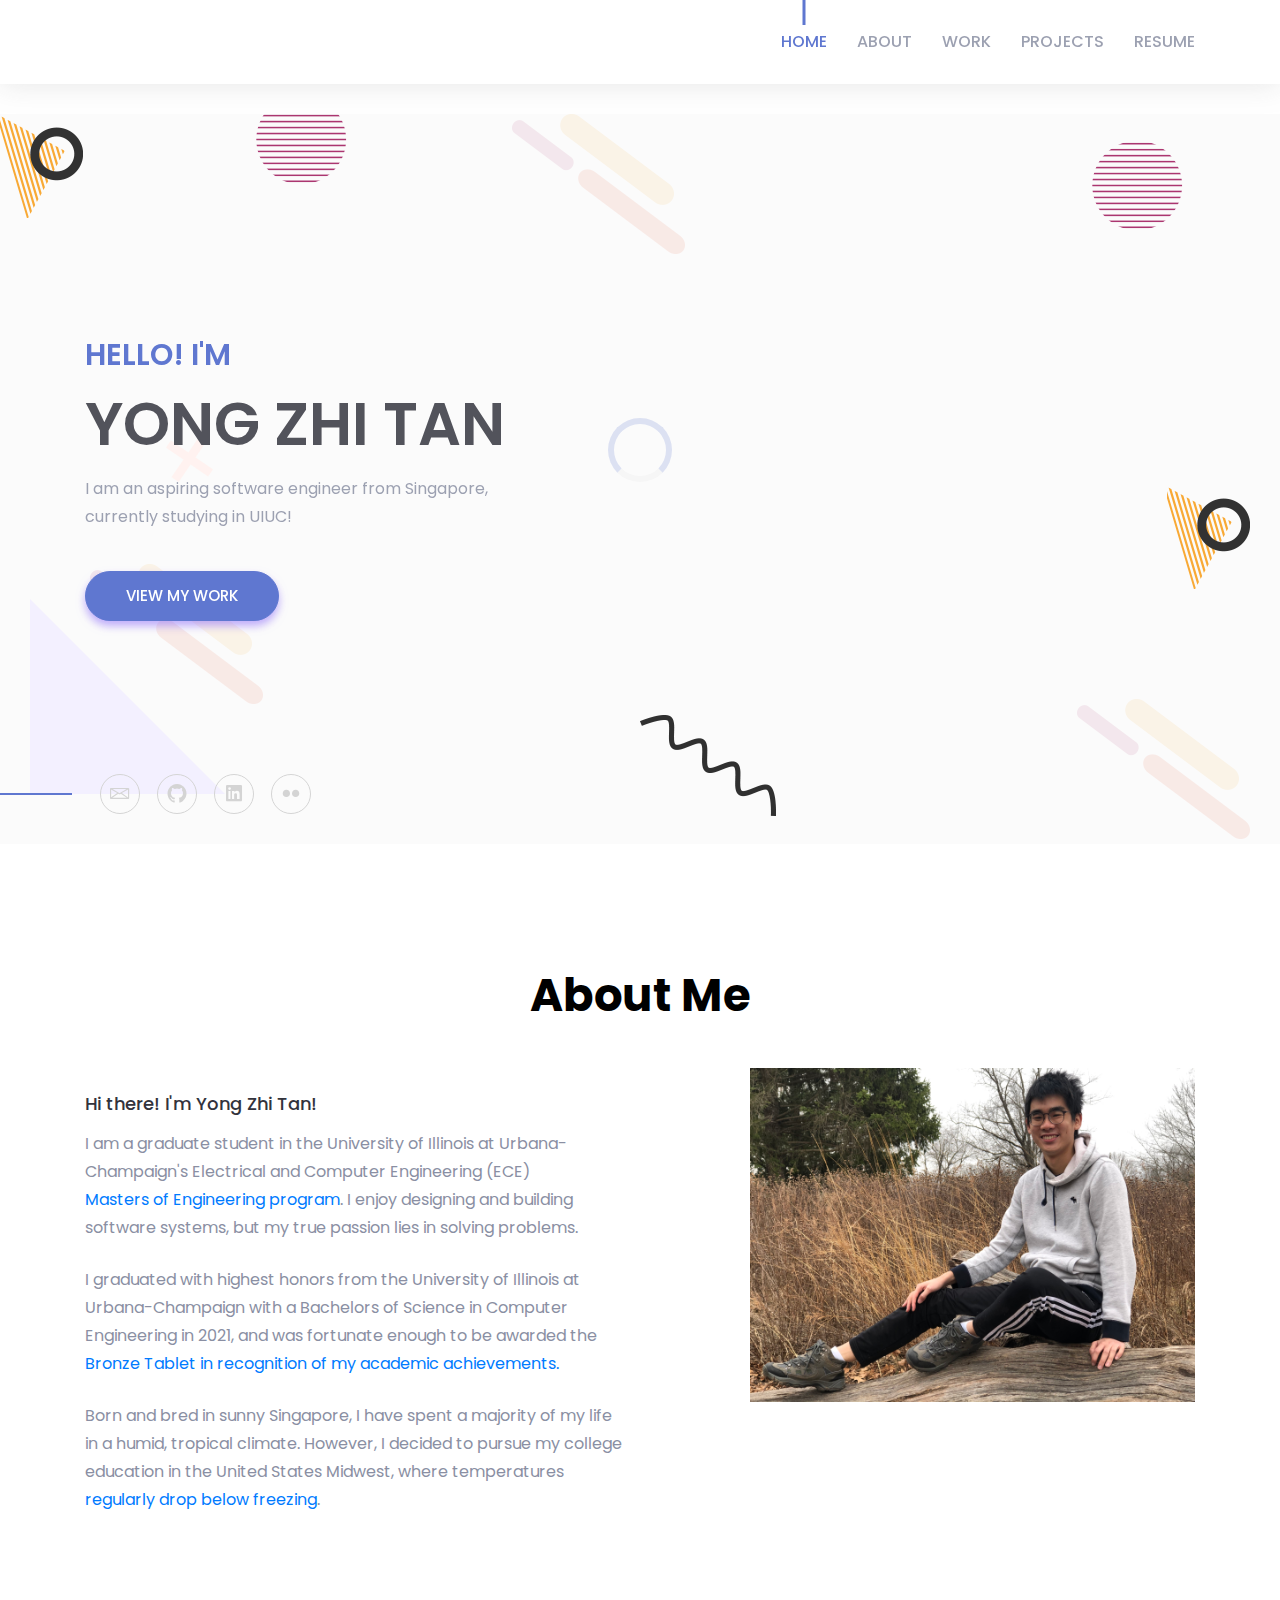
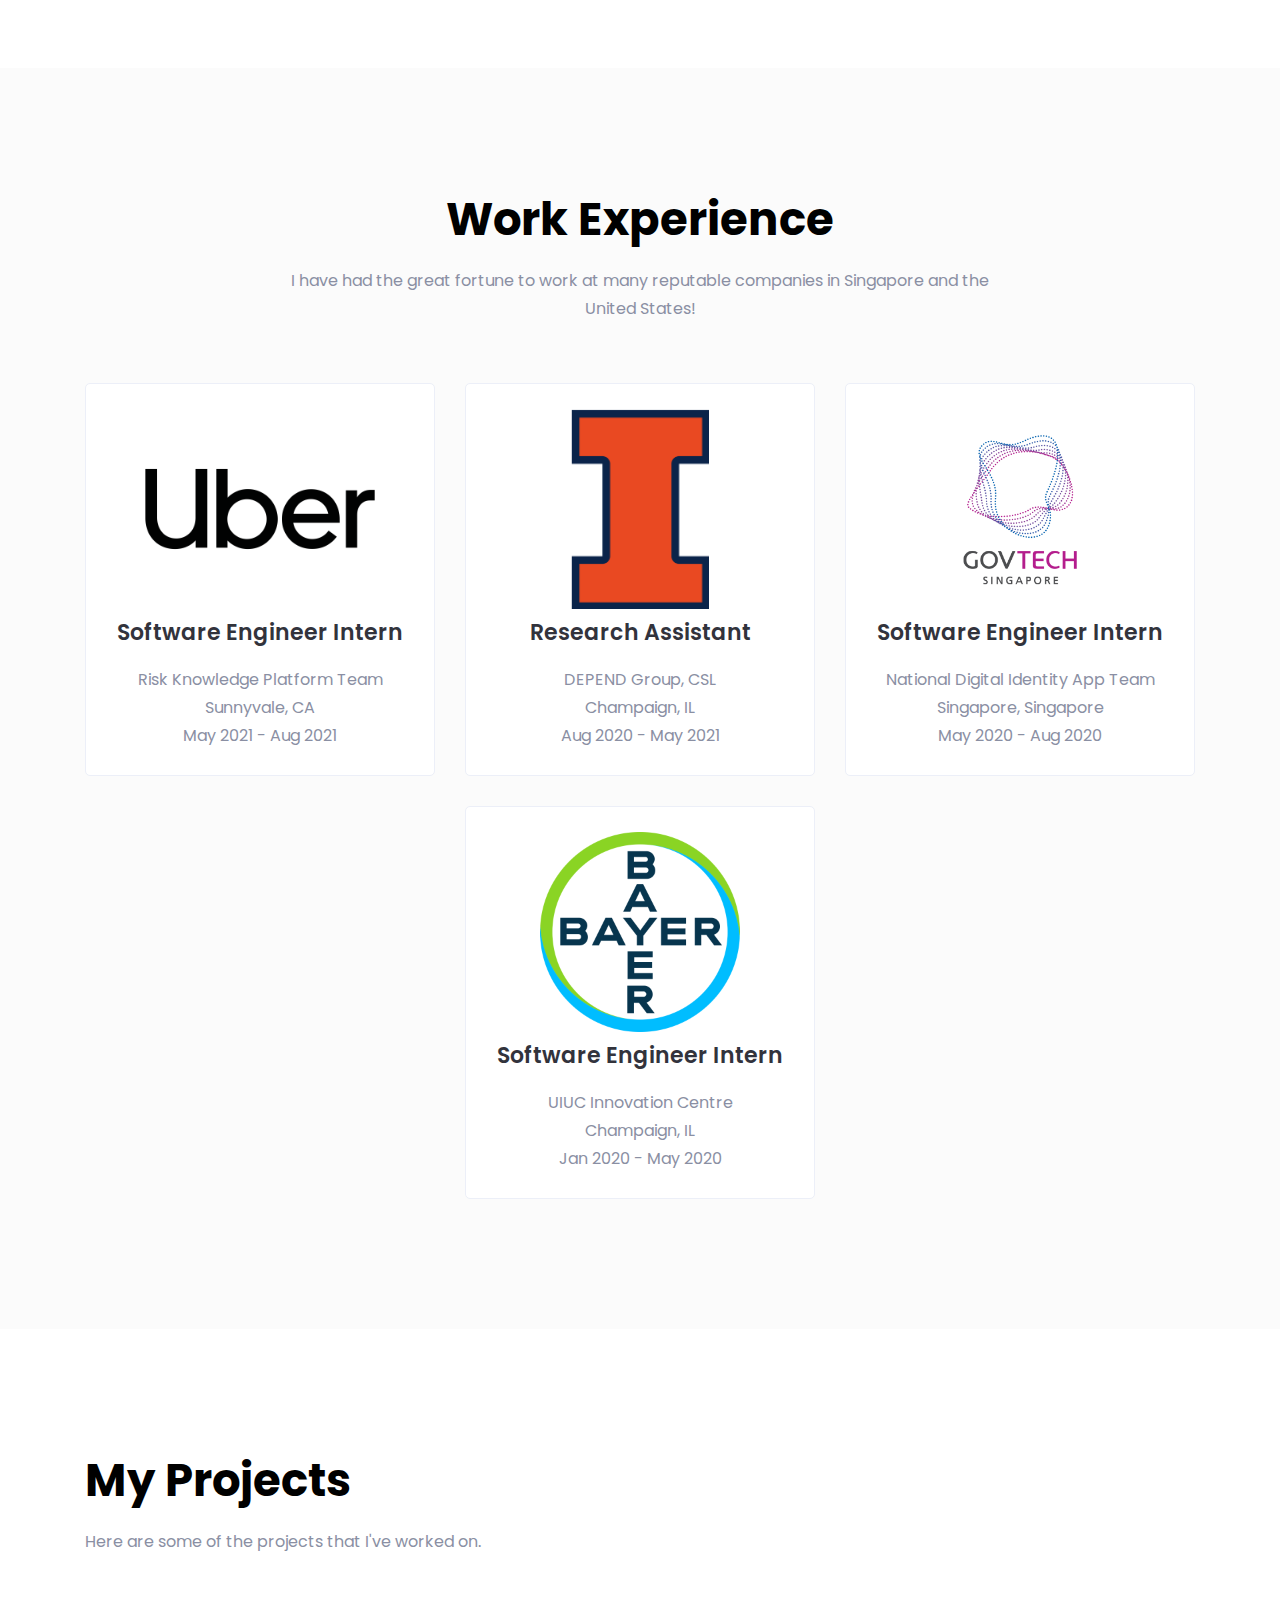
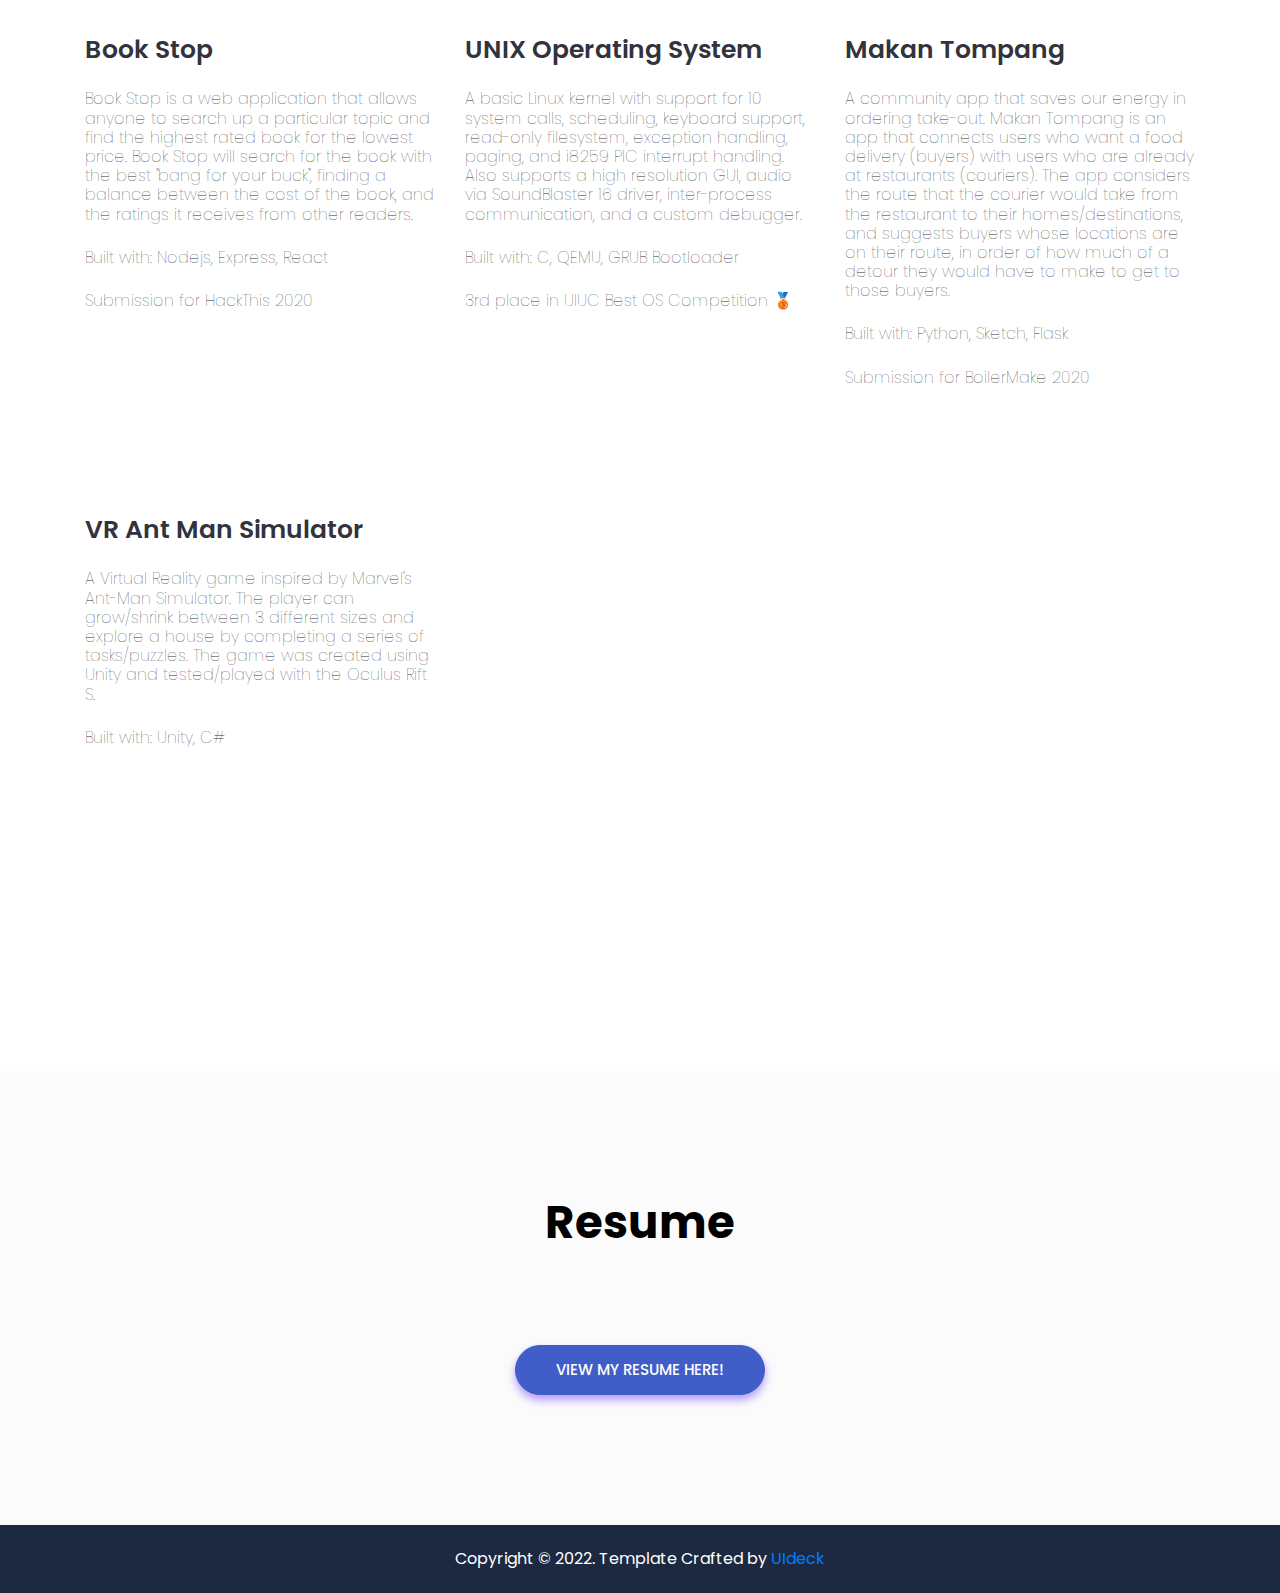
==== commit fc73df08: "Add google analytics" ====
--- a/index.html
+++ b/index.html
@@ -2,6 +2,15 @@
 <html lang="en">
 
 <head>
+    <!-- Global site tag (gtag.js) - Google Analytics -->
+    <script async src="https://www.googletagmanager.com/gtag/js?id=G-NQCYH0R5NC"></script>
+    <script>
+    window.dataLayer = window.dataLayer || [];
+    function gtag(){dataLayer.push(arguments);}
+    gtag('js', new Date());
+
+    gtag('config', 'G-NQCYH0R5NC');
+    </script>1
 
     <!--====== Required meta tags ======-->
     <meta charset="utf-8">
